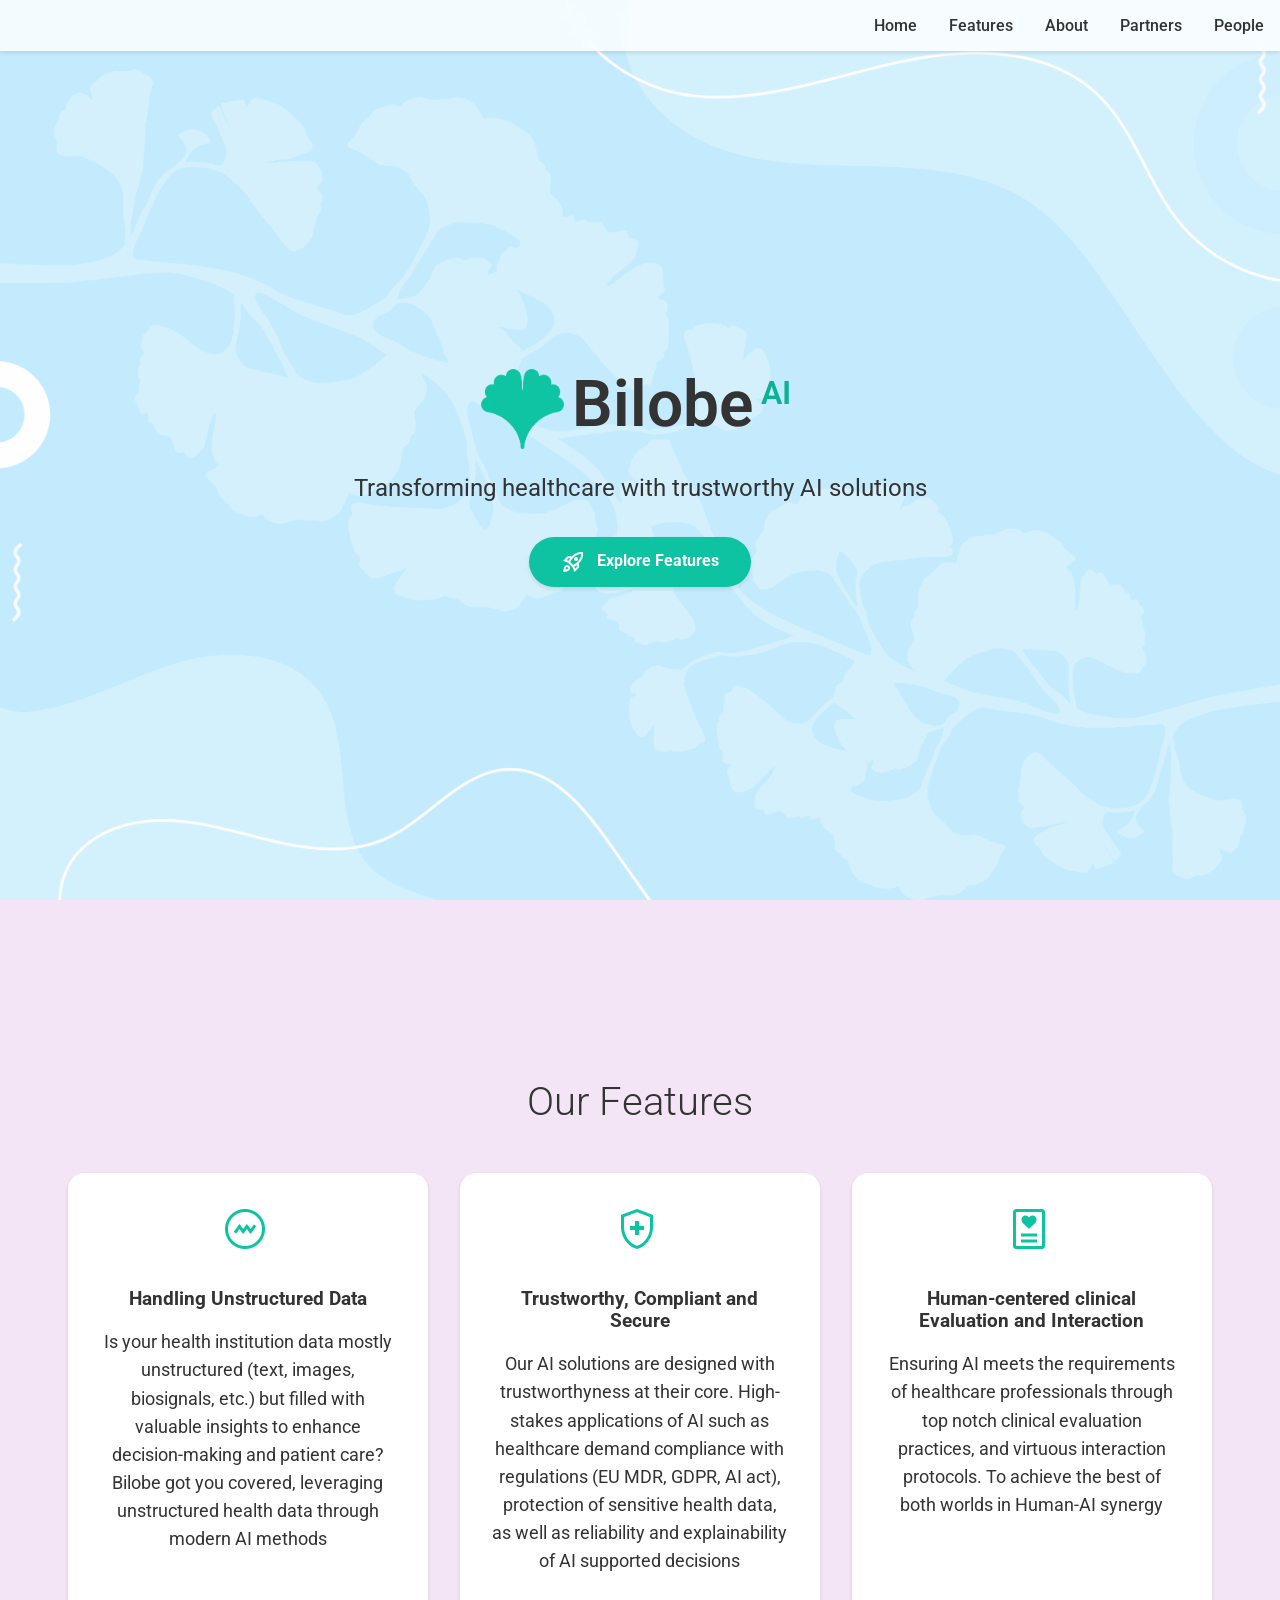
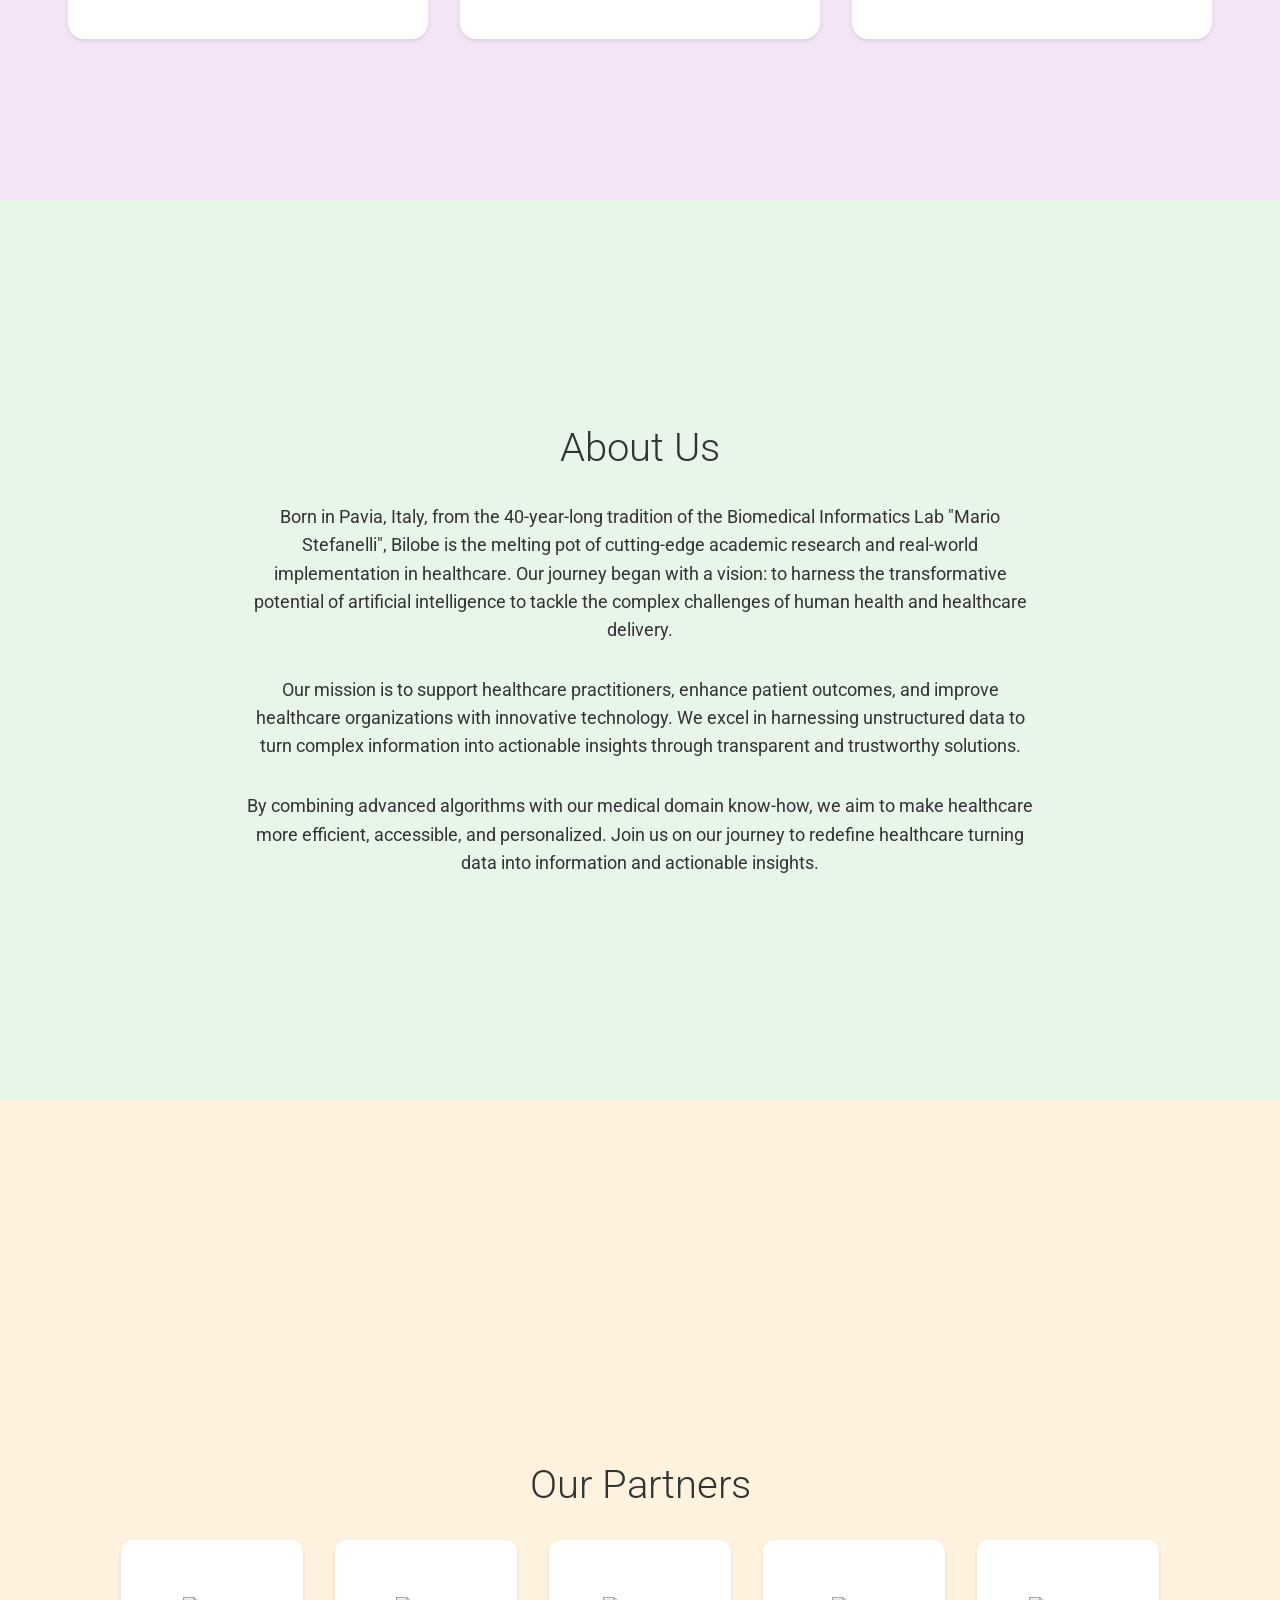
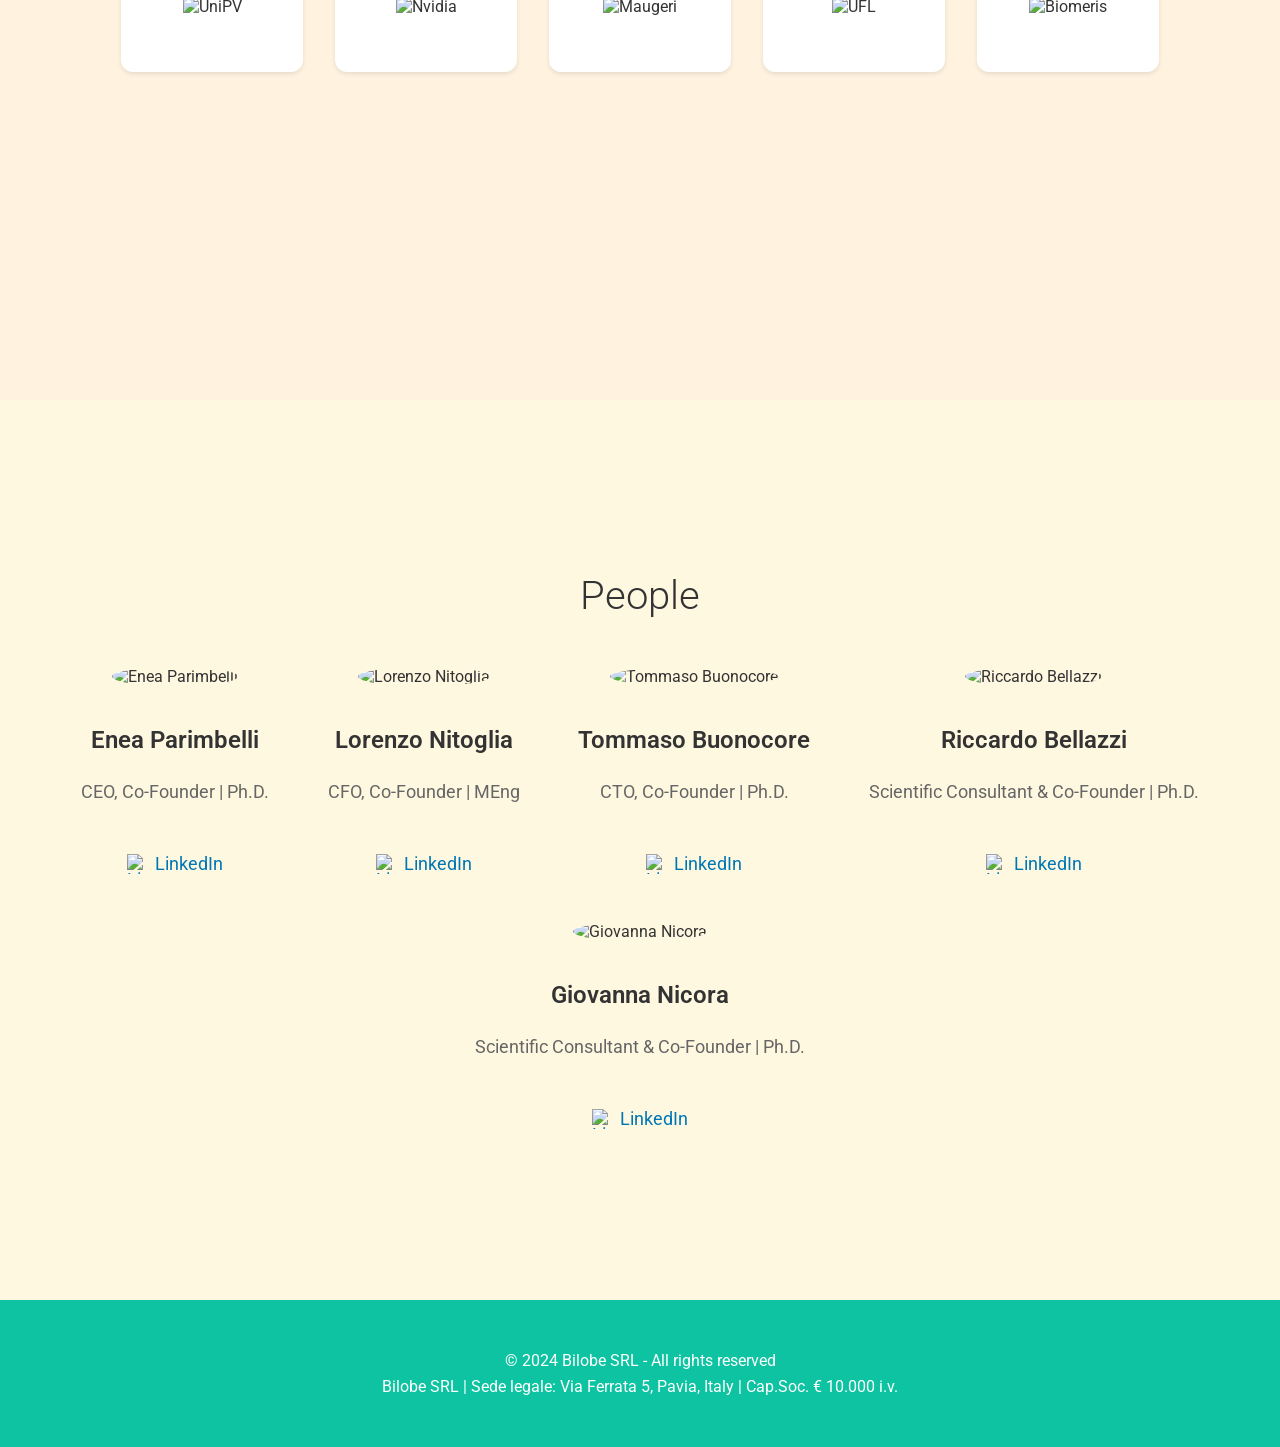
==== index.html @ d3bdbe57 "capitalized something in features" ====
<!DOCTYPE html>
<html lang="en">
<head>
    <meta charset="UTF-8">
    <meta name="viewport" content="width=device-width, initial-scale=1.0">
    <title>Bilobe AI - Transforming healthcare with trustworthy AI solutions</title>
    <link href="https://fonts.googleapis.com/css2?family=Roboto:wght@300;400;700&display=swap" rel="stylesheet">
    <link rel="stylesheet" href="https://fonts.googleapis.com/css2?family=Material+Symbols+Outlined:opsz,wght,FILL,GRAD@20..48,100..700,0..1,-50..200" />
    <link rel="stylesheet" type="text/css" href="style.css"/>
    <link rel="icon" href="images/logo.ico" type="image/x-icon">  
    <link rel="shortcut icon" href="images/logo/logo.ico" type="image/x-icon">
    <link rel="icon" href="images/logo/logo-32x32.png" sizes="32x32" type="image/png"> 
    <link rel="apple-touch-icon" href="images/logo/logo-touch-icon.png">
</head>
<body>
    <nav class="navbar">
        <ul>
            <li><a href="#hero">Home</a></li>
            <li><a href="#features">Features</a></li>
            <li><a href="#about">About</a></li>
            <li><a href="#partners">Partners</a></li>
            <li><a href="#contact">People</a></li>
        </ul>
    </nav>

    <section id="hero" class="section" data-speed="0.1">
        <div class="container">
            <h1 id="hero-title">
                <span class="word-container"><img src="images/logo/logo.gif" alt="Bilobe Logo" class="logo-img"></span>
                <!--<span class="word-container">Welcome<sup> </sup></span>
                <span class="word-container">to<sup> </sup></span>-->
                <span class="word-container"><bold>Bilobe</bold></span>
                <span class="word-container"><sup style="color:#0db293; font-size:xx-large">AI</sup></span>
            </h1>
            <p id="hero-subtitle">Transforming healthcare with trustworthy AI solutions</p>
            <a href="#features" class="btn" id="hero-btn">
                <span class="material-symbols-outlined">rocket_launch</span> Explore Features
            </a>
        </div>
    </section>

    <section id="features" class="section" data-speed="0.05">
        <div class="container">
            <h2 class="hidden">Our Features</h2>
            <div class="features">
                <div class="feature-card hidden">
                    <span class="material-symbols-outlined feature-icon">error_med</span>
                    <h3>Handling Unstructured Data</h3>
                    <p>Is your health institution data mostly unstructured (text, images, biosignals, etc.) but filled with valuable insights to enhance decision-making and patient care? Bilobe got you covered, leveraging unstructured health data through modern AI methods</p>
                </div>
                <div class="feature-card hidden">
                    <span class="material-symbols-outlined feature-icon">health_and_safety</span>
                    <h3>Trustworthy, Compliant and Secure</h3>
                    <p>Our AI solutions are designed with trustworthyness at their core. High-stakes applications of AI such as healthcare demand compliance with regulations (EU MDR, GDPR, AI act), protection of sensitive health data, as well as reliability and explainability of AI supported decisions</p>
                </div>
                <div class="feature-card hidden">
                    <span class="material-symbols-outlined feature-icon">diagnosis</span>
                    <h3>Human-centered clinical Evaluation and Interaction</h3>
                    <p>Ensuring AI meets the requirements of healthcare professionals through top notch clinical evaluation practices, and virtuous interaction protocols. To achieve the best of both worlds in Human-AI synergy</p>
                </div>
            </div>
        </div>
    </section>

    <section id="about" class="section" data-speed="0.07">
        <div class="container">
            <h2 class="hidden">About Us</h2>
            <p class="hidden">Born in Pavia, Italy, from the 40-year-long tradition of the Biomedical Informatics Lab "Mario Stefanelli", Bilobe is the melting pot of cutting-edge academic research and real-world implementation in healthcare. Our journey began with a vision: to harness the transformative potential of artificial intelligence to tackle the complex challenges of human health and healthcare delivery.</p>
            <p class="hidden">Our mission is to support healthcare practitioners, enhance patient outcomes, and improve healthcare organizations with innovative technology. We excel in harnessing unstructured data to turn complex information into actionable insights through transparent and trustworthy solutions.</p>
            <p class="hidden">By combining advanced algorithms with our medical domain know-how, we aim to make healthcare more efficient, accessible, and personalized. Join us on our journey to redefine healthcare turning data into information and actionable insights.</p>
        </div>
    </section>

    <section id="partners" class="section" data-speed="0.1">
        <div class="container">
            <h2 class="hidden">Our Partners</h2>
            <div class="partners-grid hidden">
                <div class="partner-logo">
                    <img src="https://cralateneopv.unipv.it/wp-content/uploads/2019/01/MAIN_LOGO_scrittasotto_1000x1000-Nero-su-bianco-796x1024.png" alt="UniPV">
                </div>
                <div class="partner-logo">
                    <img src="https://www.nvidia.com/content/nvidiaGDC/it/it_IT/about-nvidia/legal-info/logo-brand-usage/_jcr_content/root/responsivegrid/nv_container_392921705/nv_container/nv_image.coreimg.100.1290.png/1722330970194/nvidia-logo-vert.png" alt="Nvidia">
                </div>
                <div class="partner-logo">
                    <img src="https://retecardiologica.it/wp-content/uploads/2020/03/corporate_rgb-768x384.jpg" alt="Maugeri">
                </div>
                <div class="partner-logo">
                    <img src="https://static.studyusa.com/school/aws_D5Mhl-qAiYO-oOys2hJbtkfVGIITMoSV_lg_1x.png?format=webp" alt="UFL">
                </div>
                <div class="partner-logo">
                    <img src="https://www.ehden.eu/wp-content/uploads/2019/12/Biomeris-logo.png" alt="Biomeris">
                </div>
            </div>
        </div>
    </section>

    <section id="contact" class="section" data-speed="0.05">
        <div class="container">
            <h2 class="hidden">People</h2>
            <div class="founders-grid">
                <div class="founder-card">
                    <img src="https://www.tedxpavia.com/wp-content/uploads/2024/03/Speaker-TEDxPavia-2024-2.png" alt="Enea Parimbelli" class="founder-img">
                    <h3>Enea Parimbelli</h3>
                    <p>CEO, Co-Founder | Ph.D.</p>
                    <p class="founder-description"></p>
                    <a href="https://www.linkedin.com/in/enea-parimbelli-22453120/" target="_blank" class="linkedin-link">
                        <img src="https://upload.wikimedia.org/wikipedia/commons/c/ca/LinkedIn_logo_initials.png" alt="LinkedIn" class="linkedin-icon"> LinkedIn
                    </a>
                </div>
                <div class="founder-card">
                    <img src="https://media.licdn.com/dms/image/D4D03AQE0IJbGXhJvnw/profile-displayphoto-shrink_200_200/0/1689175239424?e=2147483647&v=beta&t=DaOZI-4_OJn56Q9tqwOBwk8Fs4UDEL33NDlPHWBGdOo" alt="Lorenzo Nitoglia" class="founder-img">
                    <h3>Lorenzo Nitoglia</h3>
                    <p>CFO, Co-Founder | MEng</p>
                    <p class="founder-description"></p>
                    <a href="https://www.linkedin.com/in/lorenzo-nitoglia-685184108/" target="_blank" class="linkedin-link">
                        <img src="https://upload.wikimedia.org/wikipedia/commons/c/ca/LinkedIn_logo_initials.png" alt="LinkedIn" class="linkedin-icon"> LinkedIn
                    </a>
                </div>
                <div class="founder-card">
                    <img src="https://media.licdn.com/dms/image/C4E03AQFn6YhiszPOGg/profile-displayphoto-shrink_200_200/0/1606727697193?e=2147483647&v=beta&t=yj5FolrvEEPmo-GwIFLAuJBazYW94bp0drxwa8EBUTo" alt="Tommaso Buonocore" class="founder-img">
                    <h3>Tommaso Buonocore</h3>
                    <p>CTO, Co-Founder | Ph.D.</p>
                    <p class="founder-description"></p>
                    <a href="https://www.linkedin.com/in/tbuonocore/" target="_blank" class="linkedin-link">
                        <img src="https://upload.wikimedia.org/wikipedia/commons/c/ca/LinkedIn_logo_initials.png" alt="LinkedIn" class="linkedin-icon"> LinkedIn
                    </a>
                </div>
                <div class="founder-card">
                    <img src="https://www.ilgiorno.it/image-service/version/c:YWE4NjQ1YTktNmNkMC00:YmQwNjc1/riccardo-bellazzi-premiato-per-la-dedizione-allinformatica-medica.webp" alt="Riccardo Bellazzi" class="founder-img">
                    <h3>Riccardo Bellazzi</h3>
                    <p>Scientific Consultant & Co-Founder | Ph.D.</p>
                    <p class="founder-description"></p>
                    <a href="https://www.linkedin.com/in/riccardo-bellazzi-a765881/" target="_blank" class="linkedin-link">
                        <img src="https://upload.wikimedia.org/wikipedia/commons/c/ca/LinkedIn_logo_initials.png" alt="LinkedIn" class="linkedin-icon"> LinkedIn
                    </a>
                </div>
                <div class="founder-card">
                    <img src="https://i1.rgstatic.net/ii/profile.image/982699430912005-1611305210069_Q512/Giovanna-Nicora.jpg" alt="Giovanna Nicora" class="founder-img">
                    <h3>Giovanna Nicora</h3>
                    <p>Scientific Consultant & Co-Founder | Ph.D.</p>
                    <p class="founder-description"></p>
                    <a href="https://www.linkedin.com/in/giovanna-nicora-826110143/" target="_blank" class="linkedin-link">
                        <img src="https://upload.wikimedia.org/wikipedia/commons/c/ca/LinkedIn_logo_initials.png" alt="LinkedIn" class="linkedin-icon"> LinkedIn
                    </a>
                </div>
            </div>
        </div>
    </section>

    <footer class="footer">
        <div class="container">
            <p>&copy; 2024 Bilobe SRL - All rights reserved</p>
            <p>Bilobe SRL | Sede legale: Via Ferrata 5, Pavia, Italy | Cap.Soc. € 10.000 i.v.</p>
        </div>
    </footer>

    <script src="script.js" defer>
    </script>

</body>
</html>
---- style.css ----
:root {
    --bilobe-color: #0dc3a1;
    --bilobe-color-light: #0fd1ae;
    --primary-color: #6200EE;
    --secondary-color: #03DAC6;
    --text-color: #333333;
    --card-color: #FFFFFF;
    --section-1-color: #E1F5FE;
    --section-2-color: #F3E5F5;
    --section-3-color: #E8F5E9;
    --section-4-color: #FFF3E0;
    --section-5-color: #FFF8E1;
    --img-path: 
}

body,
html {
    margin: 0;
    padding: 0;
    font-family: 'Roboto', sans-serif;
    color: var(--text-color);
    scroll-behavior: smooth;
    box-sizing: border-box;
}

h1 {
    font-size: 3.5rem;
    font-weight: 600;
    margin-bottom: 1rem;
}

h2 {
    font-size: 2.5rem;
    font-weight: 300;
    margin-bottom: 2rem;
}

p {
    font-size: 1.1rem;
    line-height: 1.6;
    max-width: 800px;
    margin: 0 auto 2rem;
}

#hero {
    background-color: var(--section-1-color);
}

#features {
    background-color: var(--section-2-color);
}

#about {
    background-color: var(--section-3-color);
}

#partners {
    background-color: var(--section-4-color);
}

#contact {
    background-color: var(--section-5-color);
}

.logo {
    display: inline-block;
    padding-right: 20px;
}

.logo-img {
    height: 80px;
    width: auto;
    vertical-align: middle;
    filter: brightness(1.1)
}

.hidden {
    opacity: 0;
    transform: translateY(20px);
    transition: opacity 0.5s ease, transform 0.5s ease;
}

.visible {
    opacity: 1;
    transform: translateY(0);
}

.btn {
    background-color: var(--bilobe-color);
    color: white;
    padding: 0.8rem 2rem;
    border: none;
    border-radius: 100px;
    font-size: 1rem;
    cursor: pointer;
    transition: background-color 0.3s ease, box-shadow 0.3s ease;
    text-decoration: none;
    display: inline-flex;
    align-items: center;
    box-shadow: 0 2px 4px rgba(0, 0, 0, 0.1);
}

.btn:hover {
    background-color: var(--bilobe-color-light);
    box-shadow: 0 4px 8px rgba(0, 0, 0, 0.2);
}

.btn .material-symbols-outlined {
    margin-right: 0.5rem;
}

.section {
    min-height: 100vh;
    display: flex;
    align-items: center;
    justify-content: center;
    padding: 4rem 2rem;
    box-sizing: border-box;
}

.section::before {
    z-index: 0;
}

.container {
    max-width: 1200px;
    margin: 0 auto;
    padding: 0 20px;
    z-index: 1;
    text-align: center;
}

/* DESKTOP-SPECIFIC */
@media (min-width: 768px) {
    .section {
        min-height: 100vh;
        background-size: cover;
        background-attachment: fixed; /* Creates the parallax effect */
        background-position: 50% 0;
        background-blend-mode: overlay;
        transition: background-position 0.3s ease-out;
    }

    #hero {
        background-image: url('images/backgrounds/desktop/minimal_i_0.png');
    }

    #about {
        background-image: url('images/backgrounds/desktop/minimal_i_3.png');
    }

    #features {
        background-image: url('images/backgrounds/desktop/minimal_i_1.png');
    }

    #partners {
        background-image: url('images/backgrounds/desktop/minimal_i_2.png');
    }

    #contact {
        background-image: url('images/backgrounds/desktop/minimal_i_3.png');
    }
}

/* MOBILE-SPECIFIC */

@media (max-width: 767px) {
    .section {
        background-attachment: fixed; /* set scroll for normal scroll background for mobile */
        background-position: right center;
        background-blend-mode: overlay;
        background-size: auto 100%;
        min-height: 100%;
    }

    #hero {
        background-image: url('images/backgrounds/mobile/minimal_i_0.png');
    }

    #about {
        background-image: url('images/backgrounds/mobile/minimal_i_3.png');
    }

    #features {
        background-image: url('images/backgrounds/mobile/minimal_i_1.png');
    }

    #partners {
        background-image: url('images/backgrounds/mobile/minimal_i_2.png');
    }

    #contact {
        background-image: url('images/backgrounds/mobile/minimal_i_3.png');
    }

    /* IOS SPECIFIC */
    @supports (-webkit-overflow-scrolling: touch) {
        .section {
            background-attachment: scroll; /* iOS doesn't handle fixed backgrounds well */
        }

        #hero {
            background-image: url('images/backgrounds/ios/minimal_i_0.png');
        }
    
        #about {
            background-image: url('images/backgrounds/ios/minimal_i_3.png');
        }
    
        #features {
            background-image: url('images/backgrounds/ios/minimal_i_1.png');
        }
    
        #partners {
            background-image: url('images/backgrounds/ios/minimal_i_2.png');
        }
    
        #contact {
            background-image: url('images/backgrounds/ios/minimal_i_3_1.png');
        }
    }

}

#hero {
    text-align: center;
    padding: 120px 0;
    height: 100vh;
    display: flex;
    align-items: center;
    justify-content: center;
    background-blend-mode: overlay;
}

#hero h1 {
    font-size: 4rem;
    margin-bottom: 20px;
    display: flex;
    justify-content: center;
    flex-wrap: wrap;
}

.word-container {
    opacity: 0;
    transform: translateY(50px);
    transition: opacity 0.5s, transform 0.5s;
    margin-right: 0.5rem;
}

.word-container.active {
    opacity: 1;
    transform: translateY(0);
}

/* ---- NAVBAR ---- */

.navbar {
    position: fixed;
    top: 0;
    width: 100%;
    background-color: rgba(255, 255, 255, 0.8);
    backdrop-filter: blur(10px);
    box-shadow: 0 2px 4px rgba(0, 0, 0, 0.1);
    z-index: 1000;
}

.navbar ul {
    display: flex;
    justify-content: flex-end;
    list-style-type: none;
    margin: 0;
    padding: 1rem;
}

.navbar li {
    margin-left: 2rem;
}

.navbar a {
    text-decoration: none;
    color: var(--text-color);
    font-weight: 500;
    transition: color 0.3s ease;
}

.navbar a:hover {
    color: var(--bilobe-color);
}

/* --- HERO --- */

#hero p {
    font-size: 1.5rem;
    margin-bottom: 30px;
    opacity: 0;
    transform: translateY(20px);
    transition: opacity 0.5s 1.5s, transform 0.5s 1.5s;
}

#hero-btn {
    display: inline-block;
    padding: 0.8rem 2rem;
    background-color: var(--bilobe-color);
    color: white;
    text-decoration: none;
    border-radius: 100px;
    font-weight: bold;
    transition: background-color 0.3s, transform 0.3s;
    opacity: 0;
    transform: translateY(20px);
    transition: background-color 0.3s, transform 0.3s, opacity 0.5s 2s;
}

#hero-btn:hover {
    background-color: var(--bilobe-color-light);
    transform: scale(1.05);
}

/* ---- FEATURES ---- */

.material-symbols-outlined {
    vertical-align: middle;
    margin-right: 5px;
}

.features {
    display: flex;
    justify-content: space-around;
    flex-wrap: wrap;
}

.feature-card {
    background-color: var(--card-color);
    border-radius: 16px;
    padding: 2rem;
    margin: 1rem;
    width: calc(33.333% - 2rem);
    box-sizing: border-box;
    transition: transform 0.3s ease, box-shadow 0.3s ease;
    box-shadow: 0 2px 4px rgba(0, 0, 0, 0.1);
}

.feature-card:hover {
    transform: translateY(-5px);
    box-shadow: 0 4px 10px rgba(0, 0, 0, 0.2);
}

.feature-icon {
    font-size: 3rem;
    color: var(--bilobe-color);
    margin-bottom: 1rem;
}

@media (max-width: 768px) {
    .feature-card {
        width: calc(50% - 2rem);
    }
}

@media (max-width: 480px) {
    .feature-card {
        width: 100%;
    }
}

/* ---- PARTNERS ---- */

.partners-grid {
    display: flex;
    justify-content: center;
    flex-wrap: wrap;
    gap: 2rem;
}

.partner-logo {
    width: 150px;
    height: 100px;
    background-color: #fff;
    border-radius: 12px;
    display: flex;
    align-items: center;
    justify-content: center;
    padding: 1rem;
    box-shadow: 0 2px 4px rgba(0, 0, 0, 0.1);
    transition: transform 0.3s ease, box-shadow 0.3s ease;
}

.partner-logo:hover {
    transform: scale(1.05);
    box-shadow: 0 4px 8px rgba(0, 0, 0, 0.2);
}

.partner-logo img {
    max-width: 100%;
    max-height: 100%;
    object-fit: contain;
}

/* ---- CONTACT ---- */

.founders-grid {
    display: flex;
    justify-content: space-around;
    flex-wrap: wrap;
}

.founder-card {
    text-align: center;
    margin: 1rem;
}

.founder-img {
    width: 150px;
    height: 150px;
    border-radius: 50%;
    object-fit: cover;
    margin-bottom: 1rem;
}

.founder-card h3 {
    font-size: 1.5rem;
    font-weight: 600;
}

.founder-card p {
    font-size: 1.1rem;
    color: #666;
}

.founder-description {
    font-size: 1rem;
    color: #333;
    line-height: 1.6;
    text-align: center;
    max-width: 250px;
    opacity: 0.85;
}

.founder-img:hover {
    transform: scale(1.1);
    box-shadow: 0 4px 10px rgba(0, 0, 0, 0.2);
    transition: transform 0.5s ease;
}

.linkedin-link {
    display: inline-flex;
    align-items: center;
    font-size: 1.1rem;
    color: #0077B5;
    text-decoration: none;
    margin-top: 1rem;
}

.linkedin-icon {
    width: 20px;
    height: 20px;
    margin-right: 0.5rem;
}

.linkedin-link:hover {
    color: #005582;
}

/* ---- FOOTER ---- */

.footer {
    background-color: var(--bilobe-color);
    color: white;
    padding: 2rem 0;
    text-align: center;
    max-width: 100%;
    display: flex;
    align-items: center;
    justify-content: center;
    padding: 3rem 2rem;
    box-sizing: border-box;
}

.footer p {
    margin: 0;
    font-size: 1rem;
}
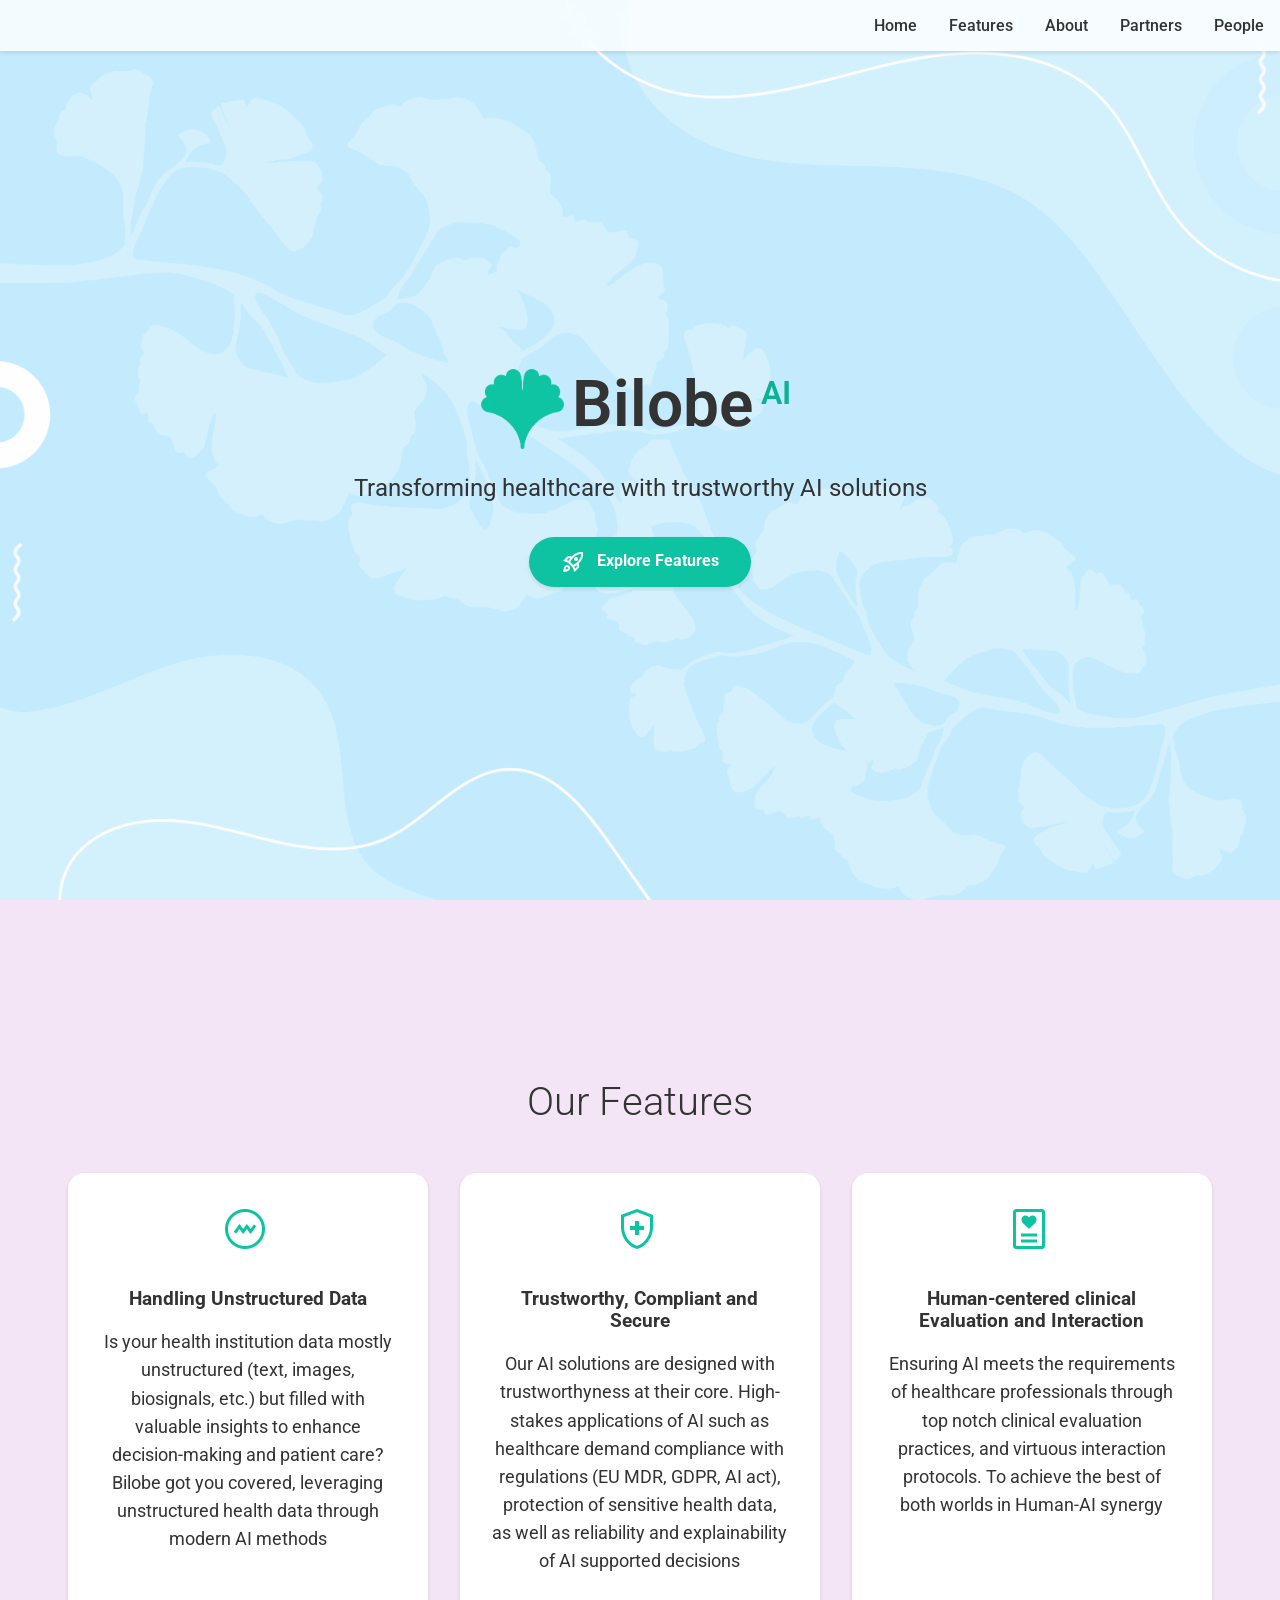
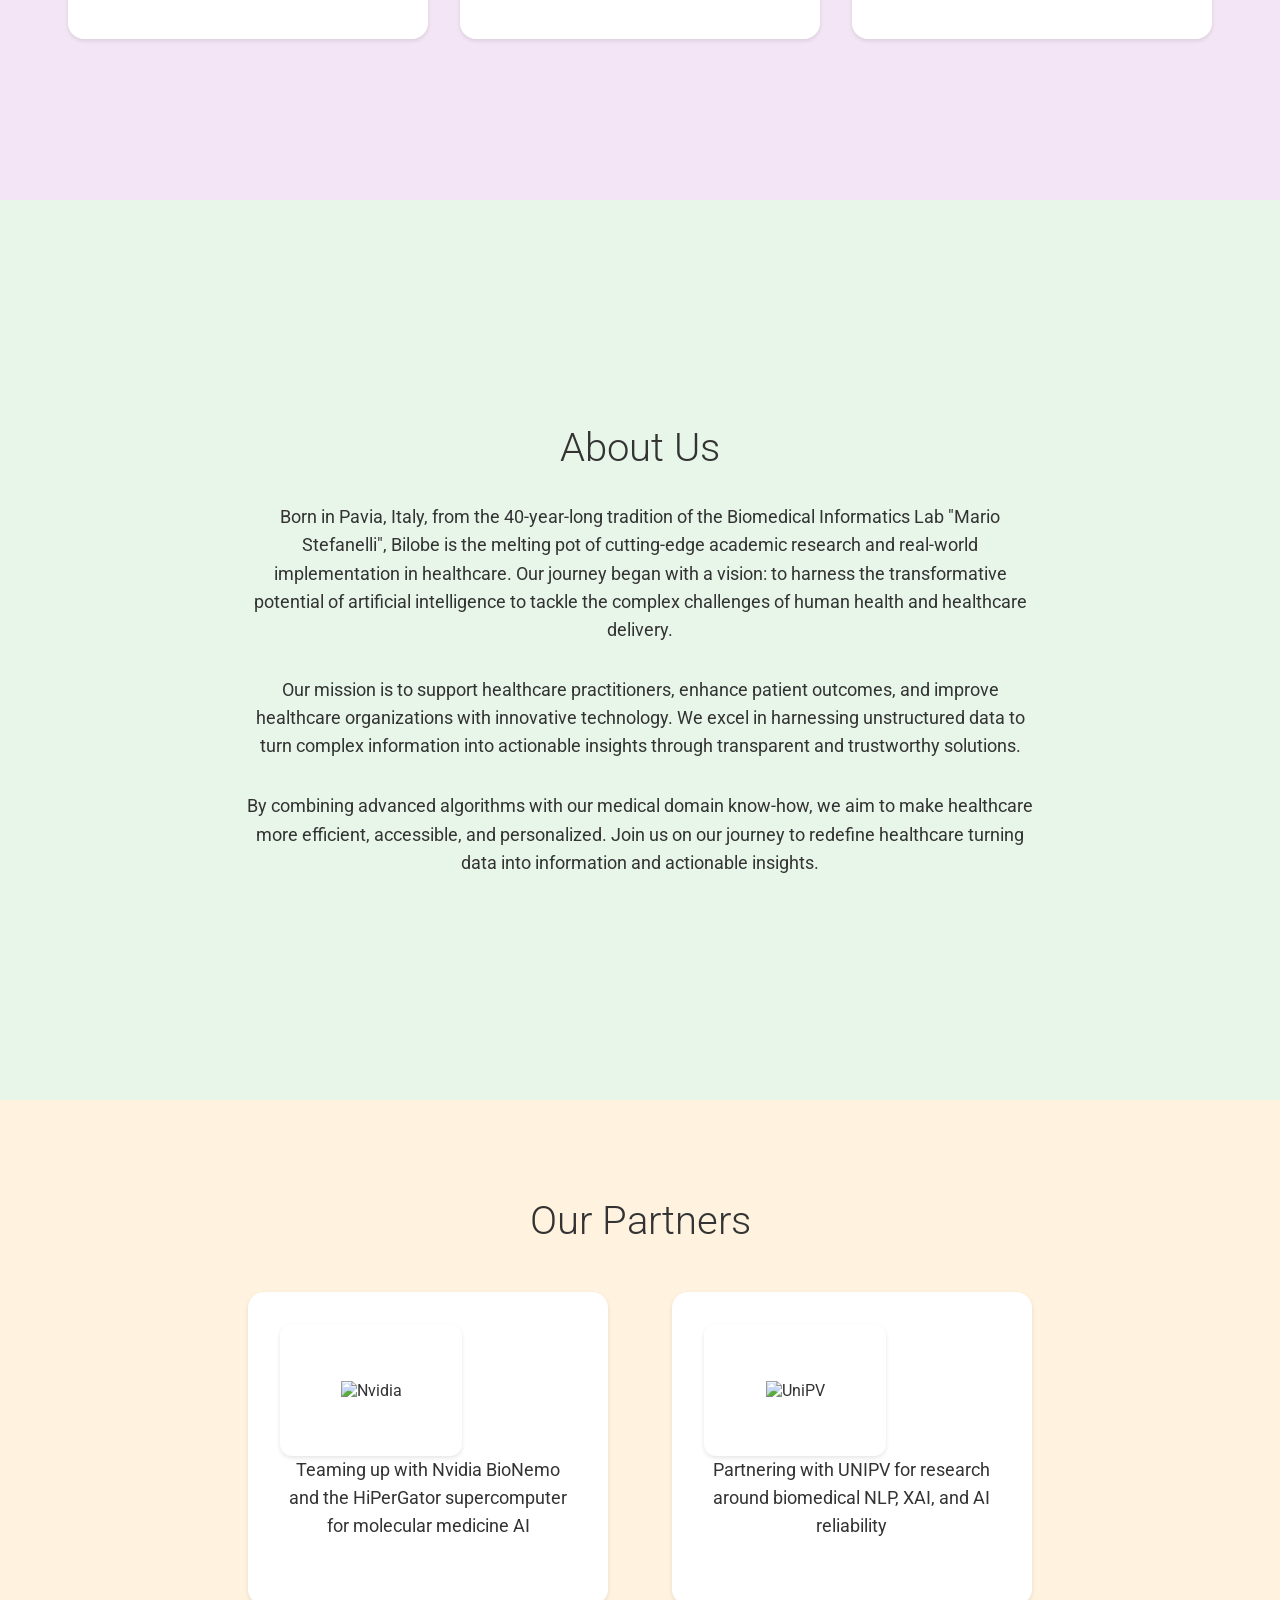
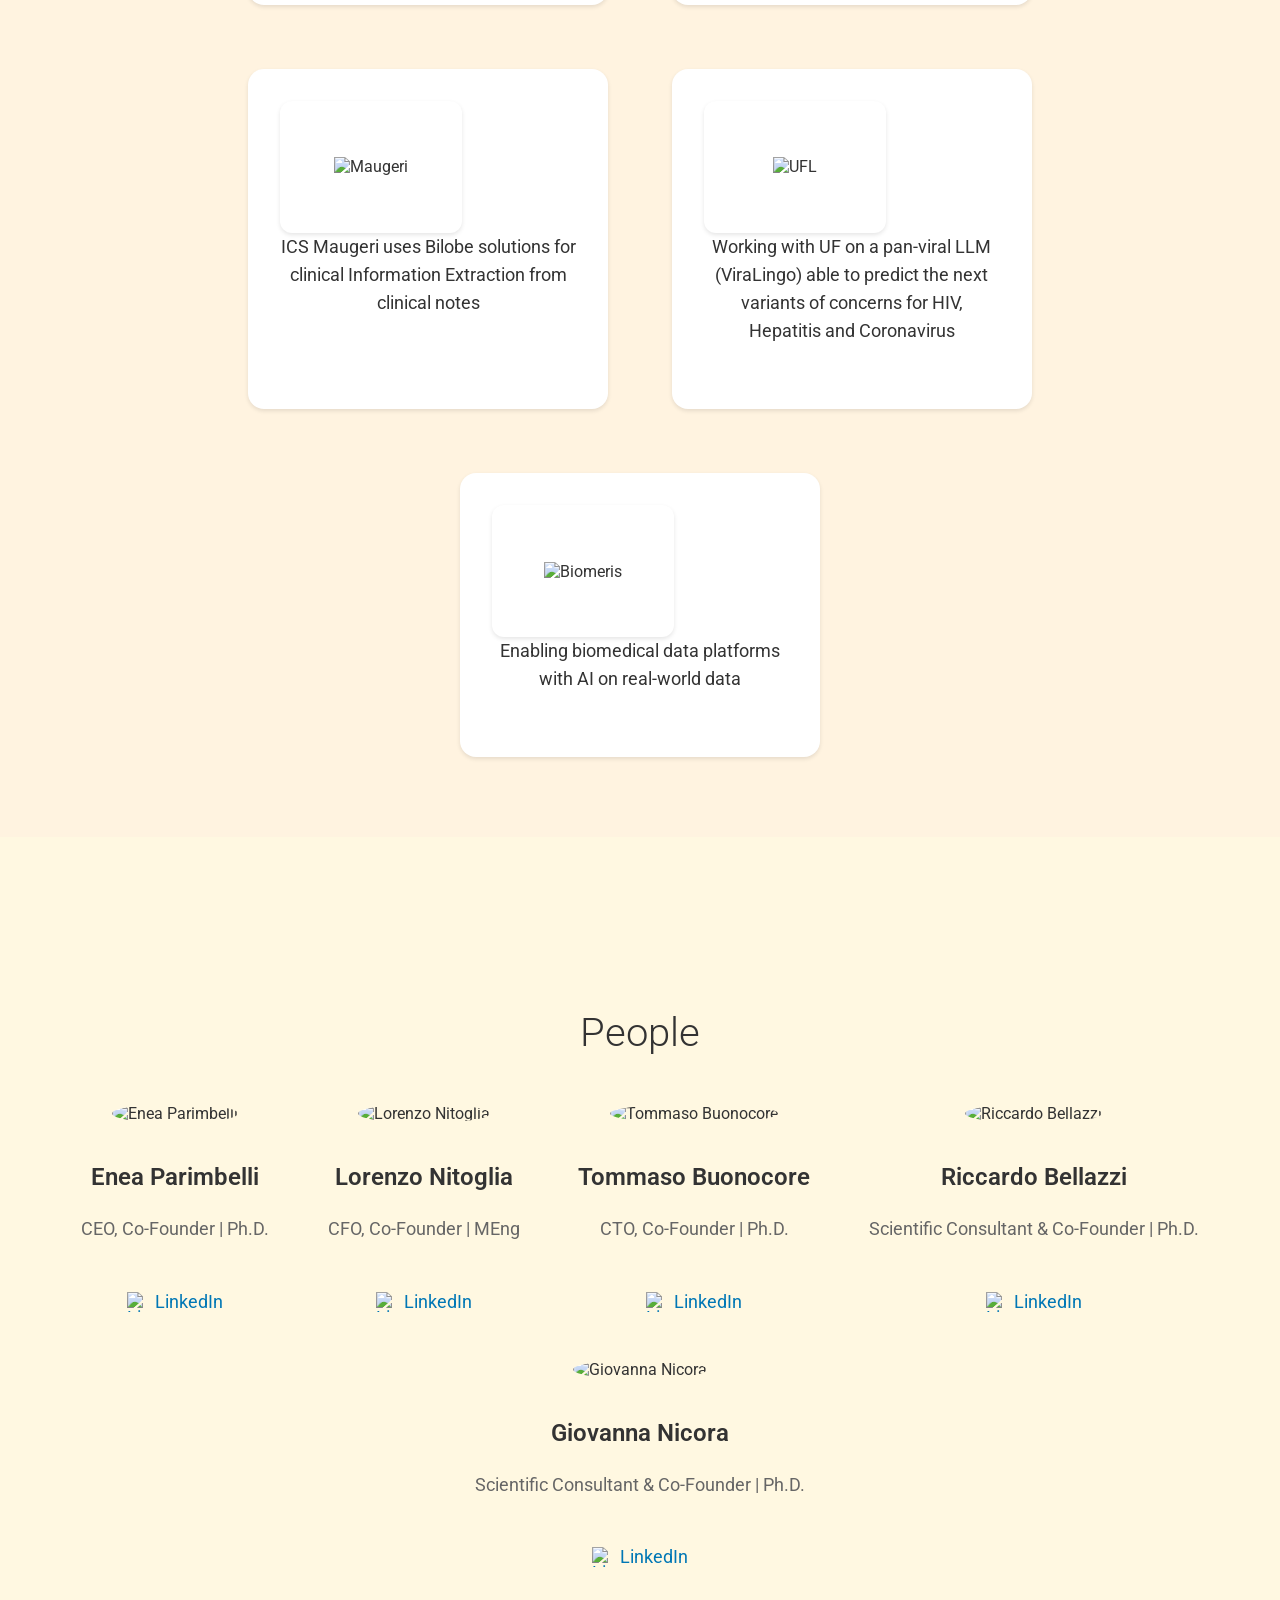
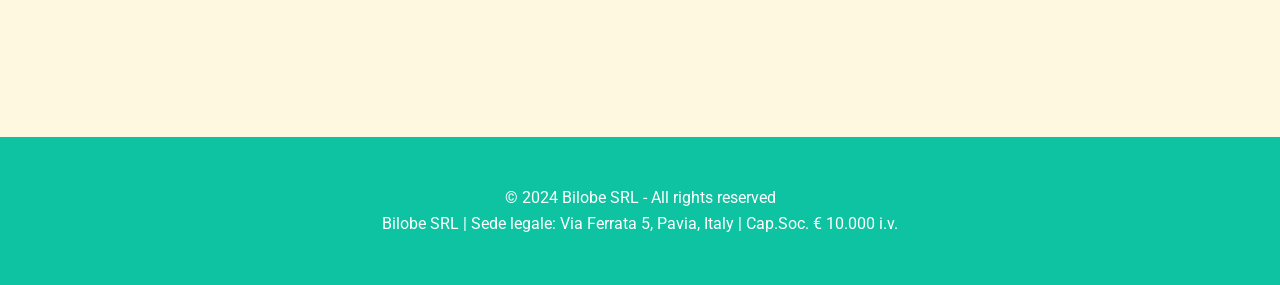
==== commit bafb5e83: "added some text below partners. Partners layout fix still TBD" ====
--- a/index.html
+++ b/index.html
@@ -75,21 +75,36 @@
         <div class="container">
             <h2 class="hidden">Our Partners</h2>
             <div class="partners-grid hidden">
+            <div class="feature-card hidden">
+                <div class="partner-logo">
+                    <img src="https://www.nvidia.com/content/nvidiaGDC/it/it_IT/about-nvidia/legal-info/logo-brand-usage/_jcr_content/root/responsivegrid/nv_container_392921705/nv_container/nv_image.coreimg.100.1290.png/1722330970194/nvidia-logo-vert.png" alt="Nvidia">
+                </div>
+                <p>Teaming up with Nvidia BioNemo and the HiPerGator supercomputer for molecular medicine AI</p>
+            </div>
+            <div class="feature-card hidden">
                 <div class="partner-logo">
                     <img src="https://cralateneopv.unipv.it/wp-content/uploads/2019/01/MAIN_LOGO_scrittasotto_1000x1000-Nero-su-bianco-796x1024.png" alt="UniPV">
                 </div>
-                <div class="partner-logo">
-                    <img src="https://www.nvidia.com/content/nvidiaGDC/it/it_IT/about-nvidia/legal-info/logo-brand-usage/_jcr_content/root/responsivegrid/nv_container_392921705/nv_container/nv_image.coreimg.100.1290.png/1722330970194/nvidia-logo-vert.png" alt="Nvidia">
-                </div>
+                <p>Partnering with UNIPV for research around biomedical NLP, XAI, and AI reliability</p>
+            </div>
+            <div class="feature-card hidden">
                 <div class="partner-logo">
                     <img src="https://retecardiologica.it/wp-content/uploads/2020/03/corporate_rgb-768x384.jpg" alt="Maugeri">
                 </div>
+                <p>ICS Maugeri uses Bilobe solutions for clinical Information Extraction from clinical notes</p>
+            </div>
+            <div class="feature-card hidden">
                 <div class="partner-logo">
                     <img src="https://static.studyusa.com/school/aws_D5Mhl-qAiYO-oOys2hJbtkfVGIITMoSV_lg_1x.png?format=webp" alt="UFL">
                 </div>
+                <p>Working with UF on a pan-viral LLM (ViraLingo) able to predict the next variants of concerns for HIV, Hepatitis and Coronavirus</p>
+            </div>
+            <div class="feature-card hidden">
                 <div class="partner-logo">
                     <img src="https://www.ehden.eu/wp-content/uploads/2019/12/Biomeris-logo.png" alt="Biomeris">
                 </div>
+                <p>Enabling biomedical data platforms with AI on real-world data</p>
+            </div>
             </div>
         </div>
     </section>
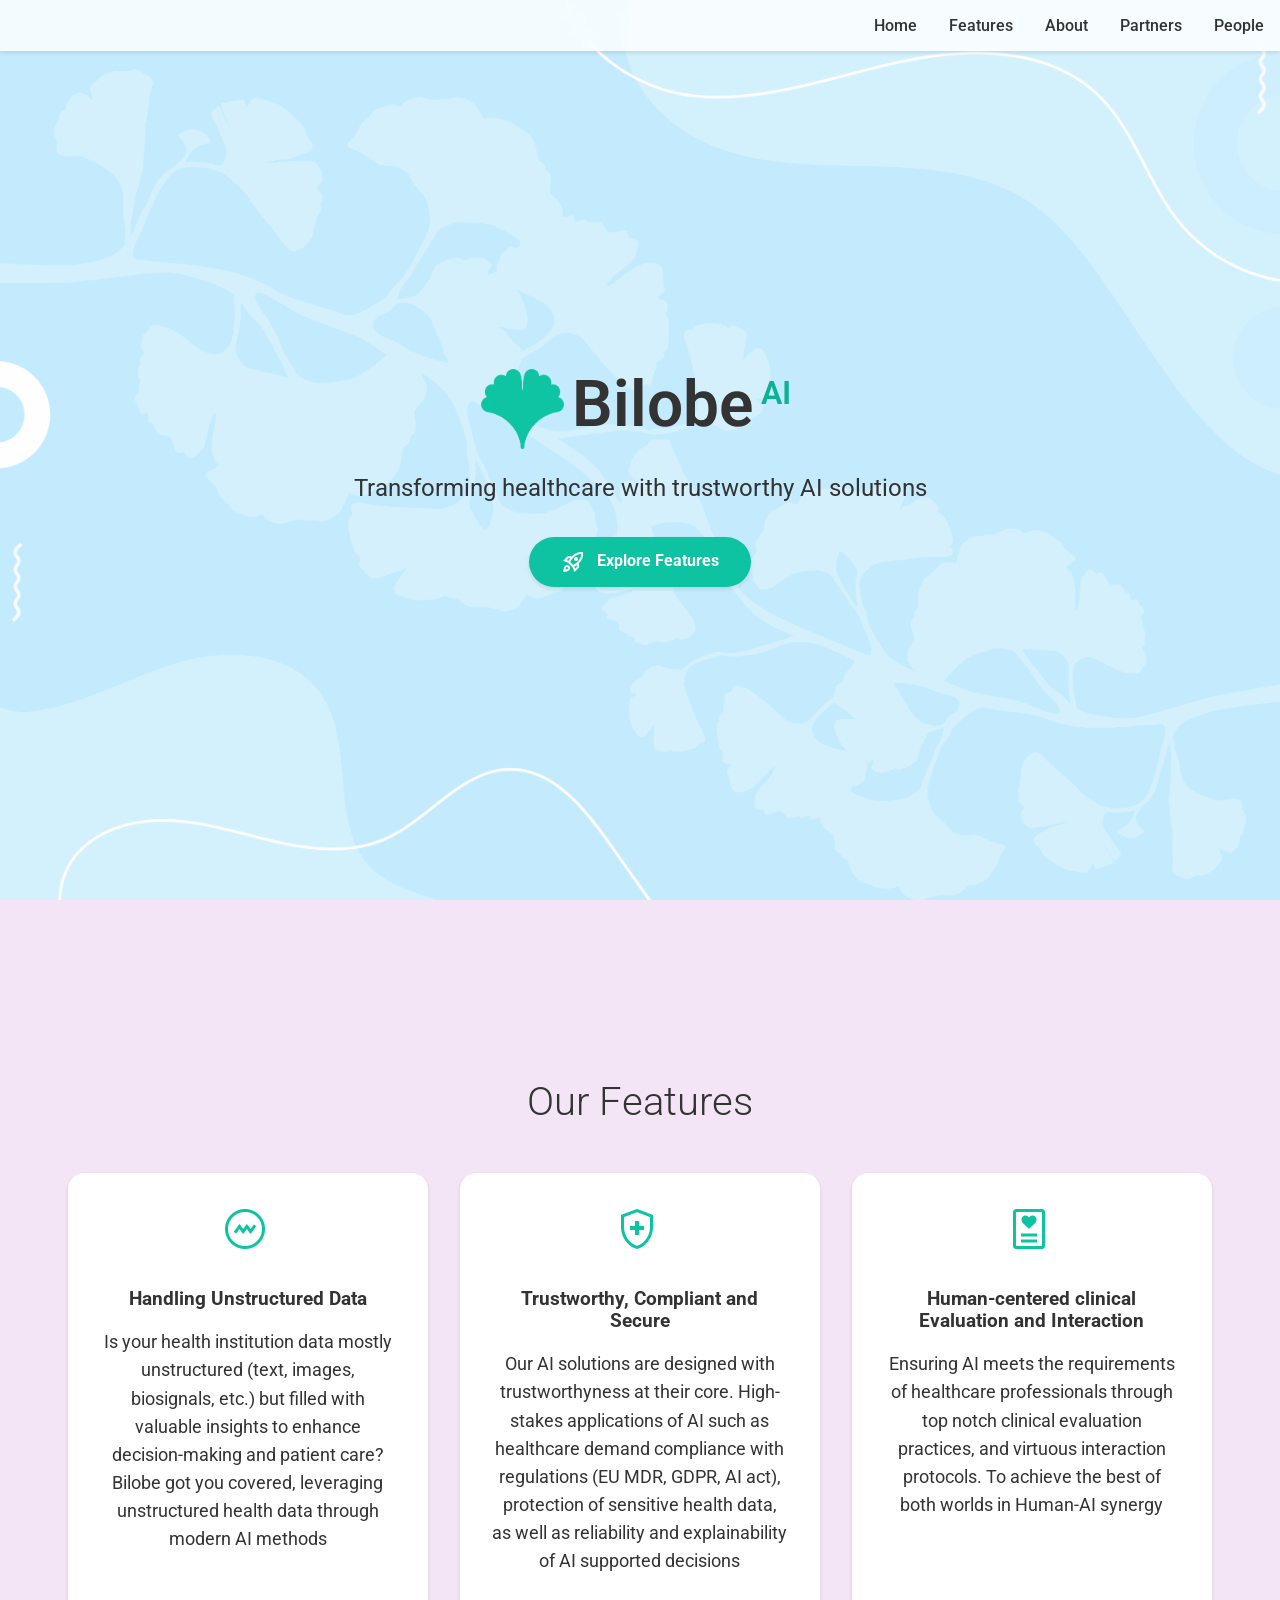
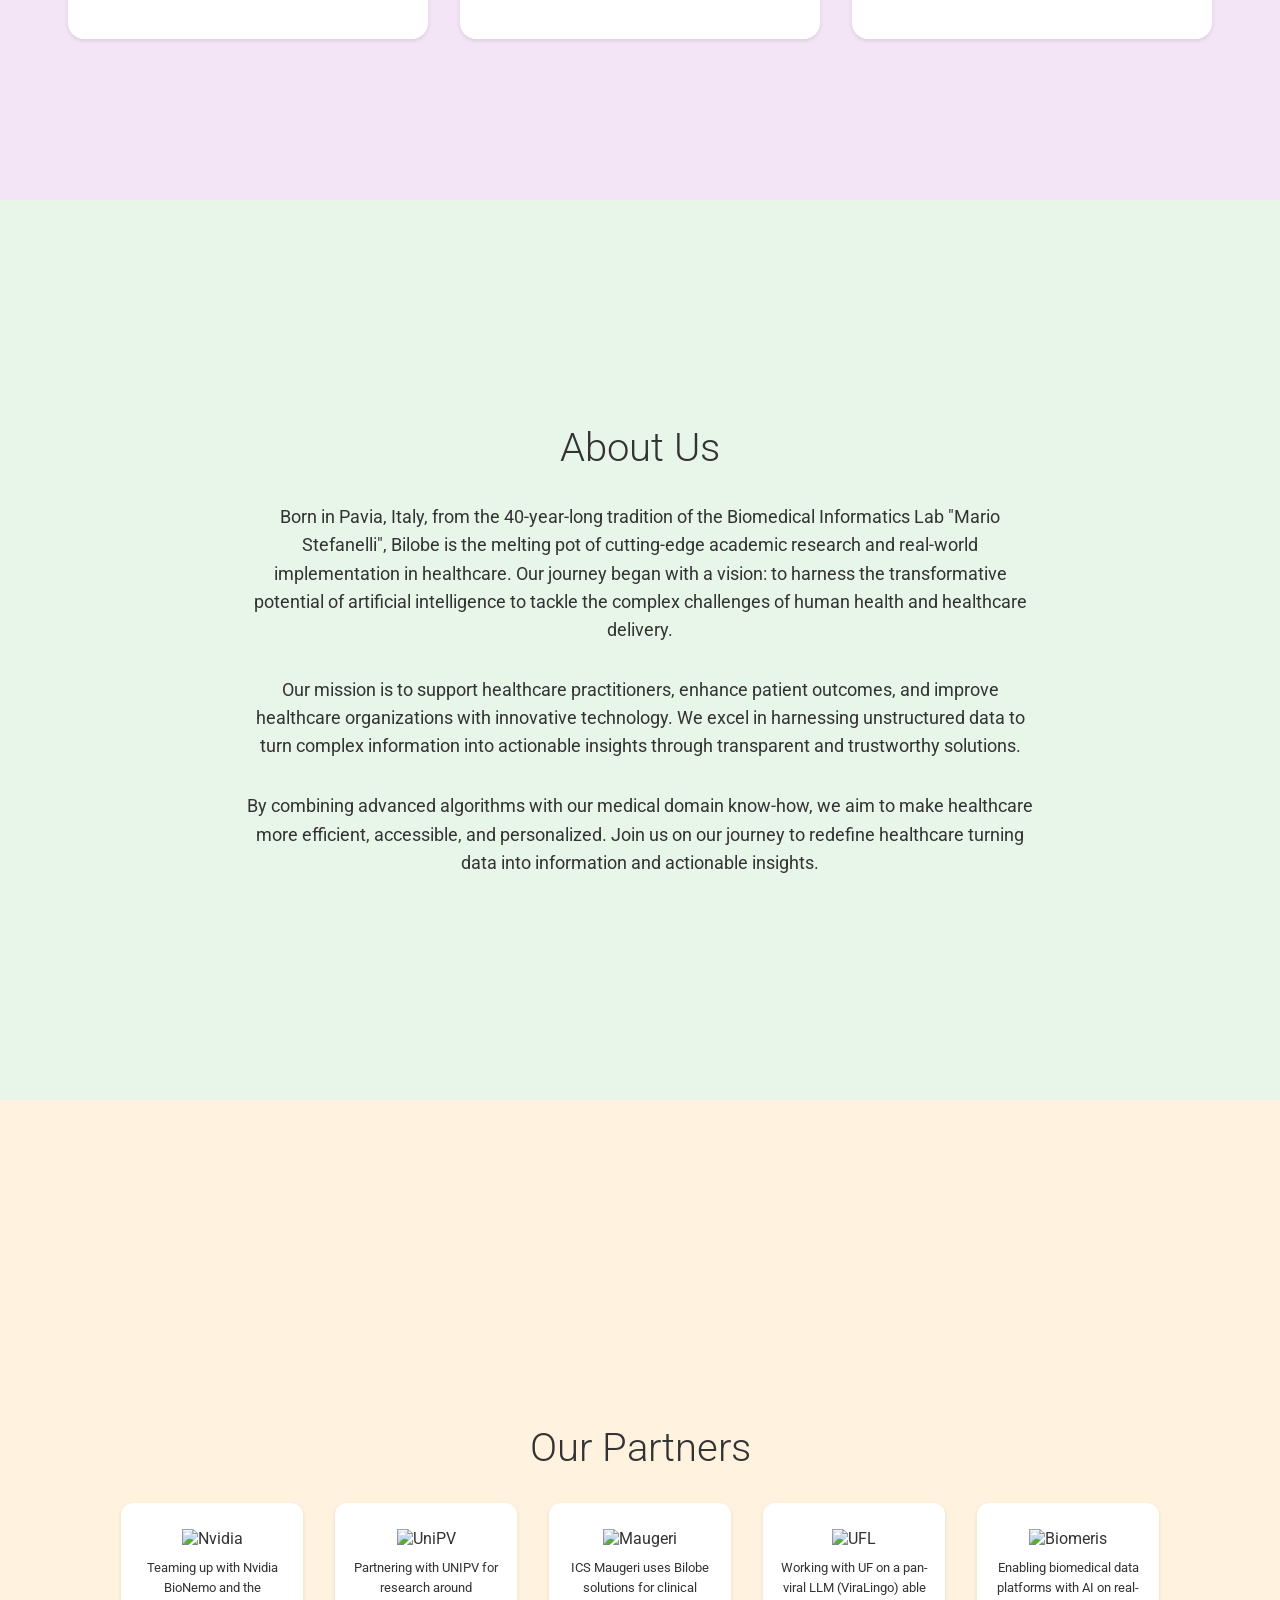
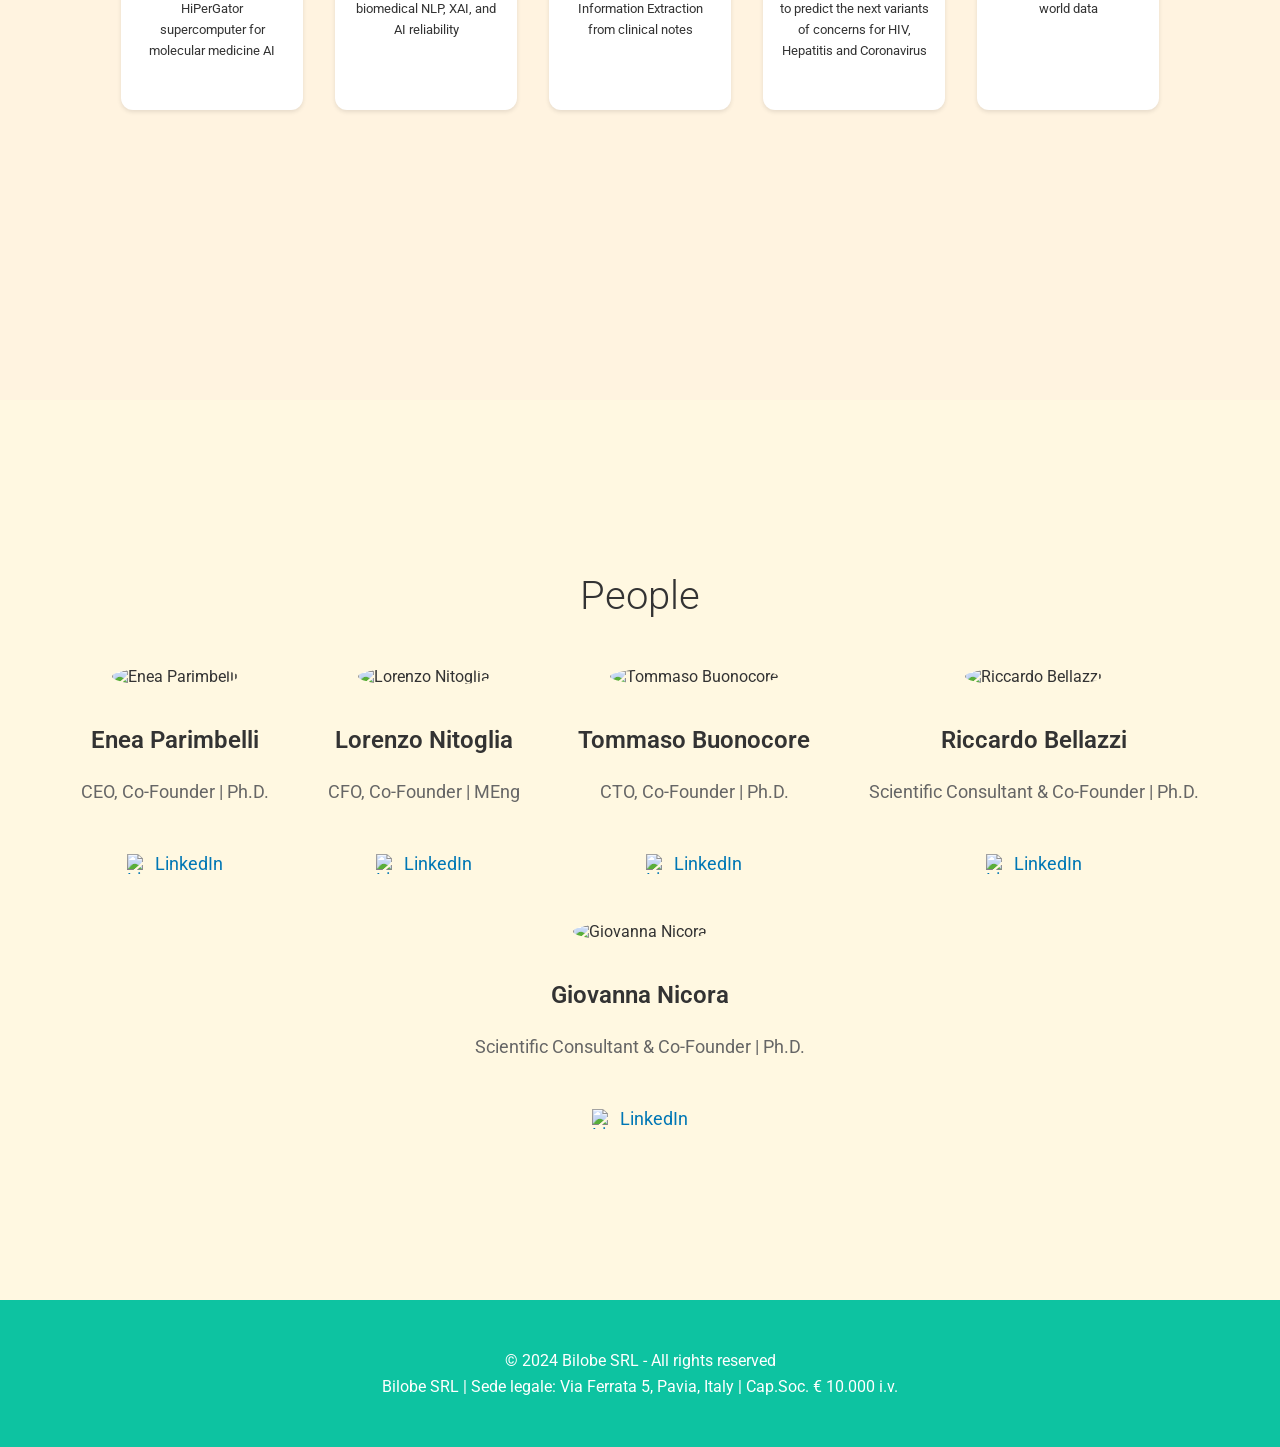
==== commit 2d9c189c: "fixed partners styling after Enea s merge" ====
--- a/index.html
+++ b/index.html
@@ -1,17 +1,20 @@
 <!DOCTYPE html>
 <html lang="en">
+
 <head>
     <meta charset="UTF-8">
     <meta name="viewport" content="width=device-width, initial-scale=1.0">
     <title>Bilobe AI - Transforming healthcare with trustworthy AI solutions</title>
     <link href="https://fonts.googleapis.com/css2?family=Roboto:wght@300;400;700&display=swap" rel="stylesheet">
-    <link rel="stylesheet" href="https://fonts.googleapis.com/css2?family=Material+Symbols+Outlined:opsz,wght,FILL,GRAD@20..48,100..700,0..1,-50..200" />
-    <link rel="stylesheet" type="text/css" href="style.css"/>
-    <link rel="icon" href="images/logo.ico" type="image/x-icon">  
+    <link rel="stylesheet"
+        href="https://fonts.googleapis.com/css2?family=Material+Symbols+Outlined:opsz,wght,FILL,GRAD@20..48,100..700,0..1,-50..200" />
+    <link rel="stylesheet" type="text/css" href="style.css" />
+    <link rel="icon" href="images/logo.ico" type="image/x-icon">
     <link rel="shortcut icon" href="images/logo/logo.ico" type="image/x-icon">
-    <link rel="icon" href="images/logo/logo-32x32.png" sizes="32x32" type="image/png"> 
+    <link rel="icon" href="images/logo/logo-32x32.png" sizes="32x32" type="image/png">
     <link rel="apple-touch-icon" href="images/logo/logo-touch-icon.png">
 </head>
+
 <body>
     <nav class="navbar">
         <ul>
@@ -29,7 +32,9 @@
                 <span class="word-container"><img src="images/logo/logo.gif" alt="Bilobe Logo" class="logo-img"></span>
                 <!--<span class="word-container">Welcome<sup> </sup></span>
                 <span class="word-container">to<sup> </sup></span>-->
-                <span class="word-container"><bold>Bilobe</bold></span>
+                <span class="word-container">
+                    <bold>Bilobe</bold>
+                </span>
                 <span class="word-container"><sup style="color:#0db293; font-size:xx-large">AI</sup></span>
             </h1>
             <p id="hero-subtitle">Transforming healthcare with trustworthy AI solutions</p>
@@ -46,17 +51,23 @@
                 <div class="feature-card hidden">
                     <span class="material-symbols-outlined feature-icon">error_med</span>
                     <h3>Handling Unstructured Data</h3>
-                    <p>Is your health institution data mostly unstructured (text, images, biosignals, etc.) but filled with valuable insights to enhance decision-making and patient care? Bilobe got you covered, leveraging unstructured health data through modern AI methods</p>
+                    <p>Is your health institution data mostly unstructured (text, images, biosignals, etc.) but filled
+                        with valuable insights to enhance decision-making and patient care? Bilobe got you covered,
+                        leveraging unstructured health data through modern AI methods</p>
                 </div>
                 <div class="feature-card hidden">
                     <span class="material-symbols-outlined feature-icon">health_and_safety</span>
                     <h3>Trustworthy, Compliant and Secure</h3>
-                    <p>Our AI solutions are designed with trustworthyness at their core. High-stakes applications of AI such as healthcare demand compliance with regulations (EU MDR, GDPR, AI act), protection of sensitive health data, as well as reliability and explainability of AI supported decisions</p>
+                    <p>Our AI solutions are designed with trustworthyness at their core. High-stakes applications of AI
+                        such as healthcare demand compliance with regulations (EU MDR, GDPR, AI act), protection of
+                        sensitive health data, as well as reliability and explainability of AI supported decisions</p>
                 </div>
                 <div class="feature-card hidden">
                     <span class="material-symbols-outlined feature-icon">diagnosis</span>
                     <h3>Human-centered clinical Evaluation and Interaction</h3>
-                    <p>Ensuring AI meets the requirements of healthcare professionals through top notch clinical evaluation practices, and virtuous interaction protocols. To achieve the best of both worlds in Human-AI synergy</p>
+                    <p>Ensuring AI meets the requirements of healthcare professionals through top notch clinical
+                        evaluation practices, and virtuous interaction protocols. To achieve the best of both worlds in
+                        Human-AI synergy</p>
                 </div>
             </div>
         </div>
@@ -65,9 +76,16 @@
     <section id="about" class="section" data-speed="0.07">
         <div class="container">
             <h2 class="hidden">About Us</h2>
-            <p class="hidden">Born in Pavia, Italy, from the 40-year-long tradition of the Biomedical Informatics Lab "Mario Stefanelli", Bilobe is the melting pot of cutting-edge academic research and real-world implementation in healthcare. Our journey began with a vision: to harness the transformative potential of artificial intelligence to tackle the complex challenges of human health and healthcare delivery.</p>
-            <p class="hidden">Our mission is to support healthcare practitioners, enhance patient outcomes, and improve healthcare organizations with innovative technology. We excel in harnessing unstructured data to turn complex information into actionable insights through transparent and trustworthy solutions.</p>
-            <p class="hidden">By combining advanced algorithms with our medical domain know-how, we aim to make healthcare more efficient, accessible, and personalized. Join us on our journey to redefine healthcare turning data into information and actionable insights.</p>
+            <p class="hidden">Born in Pavia, Italy, from the 40-year-long tradition of the Biomedical Informatics Lab
+                "Mario Stefanelli", Bilobe is the melting pot of cutting-edge academic research and real-world
+                implementation in healthcare. Our journey began with a vision: to harness the transformative potential
+                of artificial intelligence to tackle the complex challenges of human health and healthcare delivery.</p>
+            <p class="hidden">Our mission is to support healthcare practitioners, enhance patient outcomes, and improve
+                healthcare organizations with innovative technology. We excel in harnessing unstructured data to turn
+                complex information into actionable insights through transparent and trustworthy solutions.</p>
+            <p class="hidden">By combining advanced algorithms with our medical domain know-how, we aim to make
+                healthcare more efficient, accessible, and personalized. Join us on our journey to redefine healthcare
+                turning data into information and actionable insights.</p>
         </div>
     </section>
 
@@ -75,36 +93,39 @@
         <div class="container">
             <h2 class="hidden">Our Partners</h2>
             <div class="partners-grid hidden">
-            <div class="feature-card hidden">
-                <div class="partner-logo">
-                    <img src="https://www.nvidia.com/content/nvidiaGDC/it/it_IT/about-nvidia/legal-info/logo-brand-usage/_jcr_content/root/responsivegrid/nv_container_392921705/nv_container/nv_image.coreimg.100.1290.png/1722330970194/nvidia-logo-vert.png" alt="Nvidia">
-                </div>
-                <p>Teaming up with Nvidia BioNemo and the HiPerGator supercomputer for molecular medicine AI</p>
-            </div>
-            <div class="feature-card hidden">
-                <div class="partner-logo">
-                    <img src="https://cralateneopv.unipv.it/wp-content/uploads/2019/01/MAIN_LOGO_scrittasotto_1000x1000-Nero-su-bianco-796x1024.png" alt="UniPV">
-                </div>
-                <p>Partnering with UNIPV for research around biomedical NLP, XAI, and AI reliability</p>
-            </div>
-            <div class="feature-card hidden">
-                <div class="partner-logo">
-                    <img src="https://retecardiologica.it/wp-content/uploads/2020/03/corporate_rgb-768x384.jpg" alt="Maugeri">
-                </div>
-                <p>ICS Maugeri uses Bilobe solutions for clinical Information Extraction from clinical notes</p>
-            </div>
-            <div class="feature-card hidden">
-                <div class="partner-logo">
-                    <img src="https://static.studyusa.com/school/aws_D5Mhl-qAiYO-oOys2hJbtkfVGIITMoSV_lg_1x.png?format=webp" alt="UFL">
-                </div>
-                <p>Working with UF on a pan-viral LLM (ViraLingo) able to predict the next variants of concerns for HIV, Hepatitis and Coronavirus</p>
-            </div>
-            <div class="feature-card hidden">
+
+                <div class="partner-logo">
+                    <img src="https://www.nvidia.com/content/nvidiaGDC/it/it_IT/about-nvidia/legal-info/logo-brand-usage/_jcr_content/root/responsivegrid/nv_container_392921705/nv_container/nv_image.coreimg.100.1290.png/1722330970194/nvidia-logo-vert.png"
+                        alt="Nvidia">
+                    <p>Teaming up with Nvidia BioNemo and the HiPerGator supercomputer for molecular medicine AI</p>
+                </div>
+
+                <div class="partner-logo">
+                    <img src="https://cralateneopv.unipv.it/wp-content/uploads/2019/01/MAIN_LOGO_scrittasotto_1000x1000-Nero-su-bianco-796x1024.png"
+                        alt="UniPV">
+                    <p>Partnering with UNIPV for research around biomedical NLP, XAI, and AI reliability</p>
+                </div>
+
+
+                <div class="partner-logo">
+                    <img src="https://retecardiologica.it/wp-content/uploads/2020/03/corporate_rgb-768x384.jpg"
+                        alt="Maugeri">
+                    <p>ICS Maugeri uses Bilobe solutions for clinical Information Extraction from clinical notes</p>
+                </div>
+
+                <div class="partner-logo">
+                    <img src="https://static.studyusa.com/school/aws_D5Mhl-qAiYO-oOys2hJbtkfVGIITMoSV_lg_1x.png?format=webp"
+                        alt="UFL">
+                    <p>Working with UF on a pan-viral LLM (ViraLingo) able to predict the next variants of concerns for
+                        HIV, Hepatitis and Coronavirus</p>
+                </div>
+
+
                 <div class="partner-logo">
                     <img src="https://www.ehden.eu/wp-content/uploads/2019/12/Biomeris-logo.png" alt="Biomeris">
-                </div>
-                <p>Enabling biomedical data platforms with AI on real-world data</p>
-            </div>
+                    <p>Enabling biomedical data platforms with AI on real-world data</p>
+                </div>
+
             </div>
         </div>
     </section>
@@ -114,48 +135,62 @@
             <h2 class="hidden">People</h2>
             <div class="founders-grid">
                 <div class="founder-card">
-                    <img src="https://www.tedxpavia.com/wp-content/uploads/2024/03/Speaker-TEDxPavia-2024-2.png" alt="Enea Parimbelli" class="founder-img">
+                    <img src="https://www.tedxpavia.com/wp-content/uploads/2024/03/Speaker-TEDxPavia-2024-2.png"
+                        alt="Enea Parimbelli" class="founder-img">
                     <h3>Enea Parimbelli</h3>
                     <p>CEO, Co-Founder | Ph.D.</p>
                     <p class="founder-description"></p>
-                    <a href="https://www.linkedin.com/in/enea-parimbelli-22453120/" target="_blank" class="linkedin-link">
-                        <img src="https://upload.wikimedia.org/wikipedia/commons/c/ca/LinkedIn_logo_initials.png" alt="LinkedIn" class="linkedin-icon"> LinkedIn
-                    </a>
-                </div>
-                <div class="founder-card">
-                    <img src="https://media.licdn.com/dms/image/D4D03AQE0IJbGXhJvnw/profile-displayphoto-shrink_200_200/0/1689175239424?e=2147483647&v=beta&t=DaOZI-4_OJn56Q9tqwOBwk8Fs4UDEL33NDlPHWBGdOo" alt="Lorenzo Nitoglia" class="founder-img">
+                    <a href="https://www.linkedin.com/in/enea-parimbelli-22453120/" target="_blank"
+                        class="linkedin-link">
+                        <img src="https://upload.wikimedia.org/wikipedia/commons/c/ca/LinkedIn_logo_initials.png"
+                            alt="LinkedIn" class="linkedin-icon"> LinkedIn
+                    </a>
+                </div>
+                <div class="founder-card">
+                    <img src="https://media.licdn.com/dms/image/D4D03AQE0IJbGXhJvnw/profile-displayphoto-shrink_200_200/0/1689175239424?e=2147483647&v=beta&t=DaOZI-4_OJn56Q9tqwOBwk8Fs4UDEL33NDlPHWBGdOo"
+                        alt="Lorenzo Nitoglia" class="founder-img">
                     <h3>Lorenzo Nitoglia</h3>
                     <p>CFO, Co-Founder | MEng</p>
                     <p class="founder-description"></p>
-                    <a href="https://www.linkedin.com/in/lorenzo-nitoglia-685184108/" target="_blank" class="linkedin-link">
-                        <img src="https://upload.wikimedia.org/wikipedia/commons/c/ca/LinkedIn_logo_initials.png" alt="LinkedIn" class="linkedin-icon"> LinkedIn
-                    </a>
-                </div>
-                <div class="founder-card">
-                    <img src="https://media.licdn.com/dms/image/C4E03AQFn6YhiszPOGg/profile-displayphoto-shrink_200_200/0/1606727697193?e=2147483647&v=beta&t=yj5FolrvEEPmo-GwIFLAuJBazYW94bp0drxwa8EBUTo" alt="Tommaso Buonocore" class="founder-img">
+                    <a href="https://www.linkedin.com/in/lorenzo-nitoglia-685184108/" target="_blank"
+                        class="linkedin-link">
+                        <img src="https://upload.wikimedia.org/wikipedia/commons/c/ca/LinkedIn_logo_initials.png"
+                            alt="LinkedIn" class="linkedin-icon"> LinkedIn
+                    </a>
+                </div>
+                <div class="founder-card">
+                    <img src="https://media.licdn.com/dms/image/C4E03AQFn6YhiszPOGg/profile-displayphoto-shrink_200_200/0/1606727697193?e=2147483647&v=beta&t=yj5FolrvEEPmo-GwIFLAuJBazYW94bp0drxwa8EBUTo"
+                        alt="Tommaso Buonocore" class="founder-img">
                     <h3>Tommaso Buonocore</h3>
                     <p>CTO, Co-Founder | Ph.D.</p>
                     <p class="founder-description"></p>
                     <a href="https://www.linkedin.com/in/tbuonocore/" target="_blank" class="linkedin-link">
-                        <img src="https://upload.wikimedia.org/wikipedia/commons/c/ca/LinkedIn_logo_initials.png" alt="LinkedIn" class="linkedin-icon"> LinkedIn
-                    </a>
-                </div>
-                <div class="founder-card">
-                    <img src="https://www.ilgiorno.it/image-service/version/c:YWE4NjQ1YTktNmNkMC00:YmQwNjc1/riccardo-bellazzi-premiato-per-la-dedizione-allinformatica-medica.webp" alt="Riccardo Bellazzi" class="founder-img">
+                        <img src="https://upload.wikimedia.org/wikipedia/commons/c/ca/LinkedIn_logo_initials.png"
+                            alt="LinkedIn" class="linkedin-icon"> LinkedIn
+                    </a>
+                </div>
+                <div class="founder-card">
+                    <img src="https://www.ilgiorno.it/image-service/version/c:YWE4NjQ1YTktNmNkMC00:YmQwNjc1/riccardo-bellazzi-premiato-per-la-dedizione-allinformatica-medica.webp"
+                        alt="Riccardo Bellazzi" class="founder-img">
                     <h3>Riccardo Bellazzi</h3>
                     <p>Scientific Consultant & Co-Founder | Ph.D.</p>
                     <p class="founder-description"></p>
-                    <a href="https://www.linkedin.com/in/riccardo-bellazzi-a765881/" target="_blank" class="linkedin-link">
-                        <img src="https://upload.wikimedia.org/wikipedia/commons/c/ca/LinkedIn_logo_initials.png" alt="LinkedIn" class="linkedin-icon"> LinkedIn
-                    </a>
-                </div>
-                <div class="founder-card">
-                    <img src="https://i1.rgstatic.net/ii/profile.image/982699430912005-1611305210069_Q512/Giovanna-Nicora.jpg" alt="Giovanna Nicora" class="founder-img">
+                    <a href="https://www.linkedin.com/in/riccardo-bellazzi-a765881/" target="_blank"
+                        class="linkedin-link">
+                        <img src="https://upload.wikimedia.org/wikipedia/commons/c/ca/LinkedIn_logo_initials.png"
+                            alt="LinkedIn" class="linkedin-icon"> LinkedIn
+                    </a>
+                </div>
+                <div class="founder-card">
+                    <img src="https://i1.rgstatic.net/ii/profile.image/982699430912005-1611305210069_Q512/Giovanna-Nicora.jpg"
+                        alt="Giovanna Nicora" class="founder-img">
                     <h3>Giovanna Nicora</h3>
                     <p>Scientific Consultant & Co-Founder | Ph.D.</p>
                     <p class="founder-description"></p>
-                    <a href="https://www.linkedin.com/in/giovanna-nicora-826110143/" target="_blank" class="linkedin-link">
-                        <img src="https://upload.wikimedia.org/wikipedia/commons/c/ca/LinkedIn_logo_initials.png" alt="LinkedIn" class="linkedin-icon"> LinkedIn
+                    <a href="https://www.linkedin.com/in/giovanna-nicora-826110143/" target="_blank"
+                        class="linkedin-link">
+                        <img src="https://upload.wikimedia.org/wikipedia/commons/c/ca/LinkedIn_logo_initials.png"
+                            alt="LinkedIn" class="linkedin-icon"> LinkedIn
                     </a>
                 </div>
             </div>
@@ -173,4 +208,5 @@
     </script>
 
 </body>
-</html>
+
+</html>
--- a/style.css
+++ b/style.css
@@ -374,10 +374,8 @@
 
 .partner-logo {
     width: 150px;
-    height: 100px;
     background-color: #fff;
     border-radius: 12px;
-    display: flex;
     align-items: center;
     justify-content: center;
     padding: 1rem;
@@ -390,9 +388,14 @@
     box-shadow: 0 4px 8px rgba(0, 0, 0, 0.2);
 }
 
+.partner-logo p {
+    font-size: small;
+}
+
 .partner-logo img {
-    max-width: 100%;
-    max-height: 100%;
+    width: 90%;
+    height: 40%;
+    padding: 10px;
     object-fit: contain;
 }
 
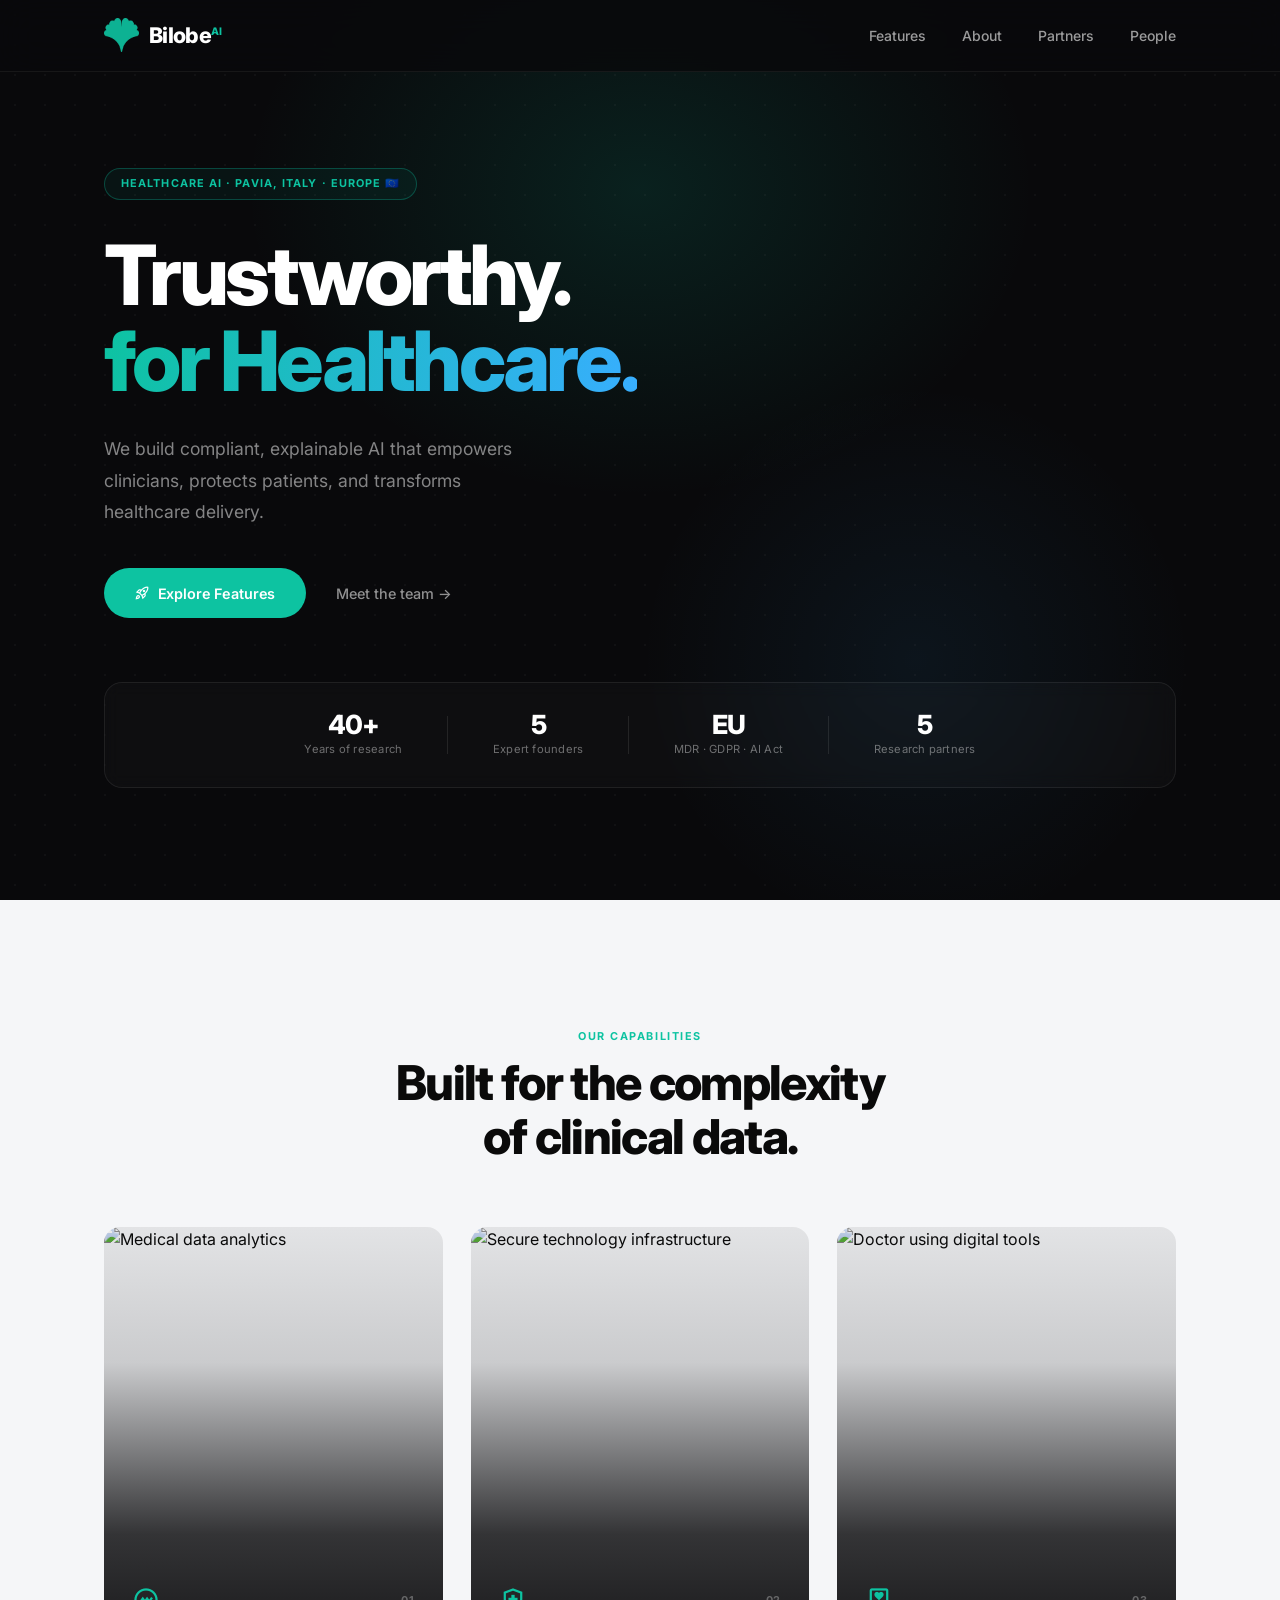
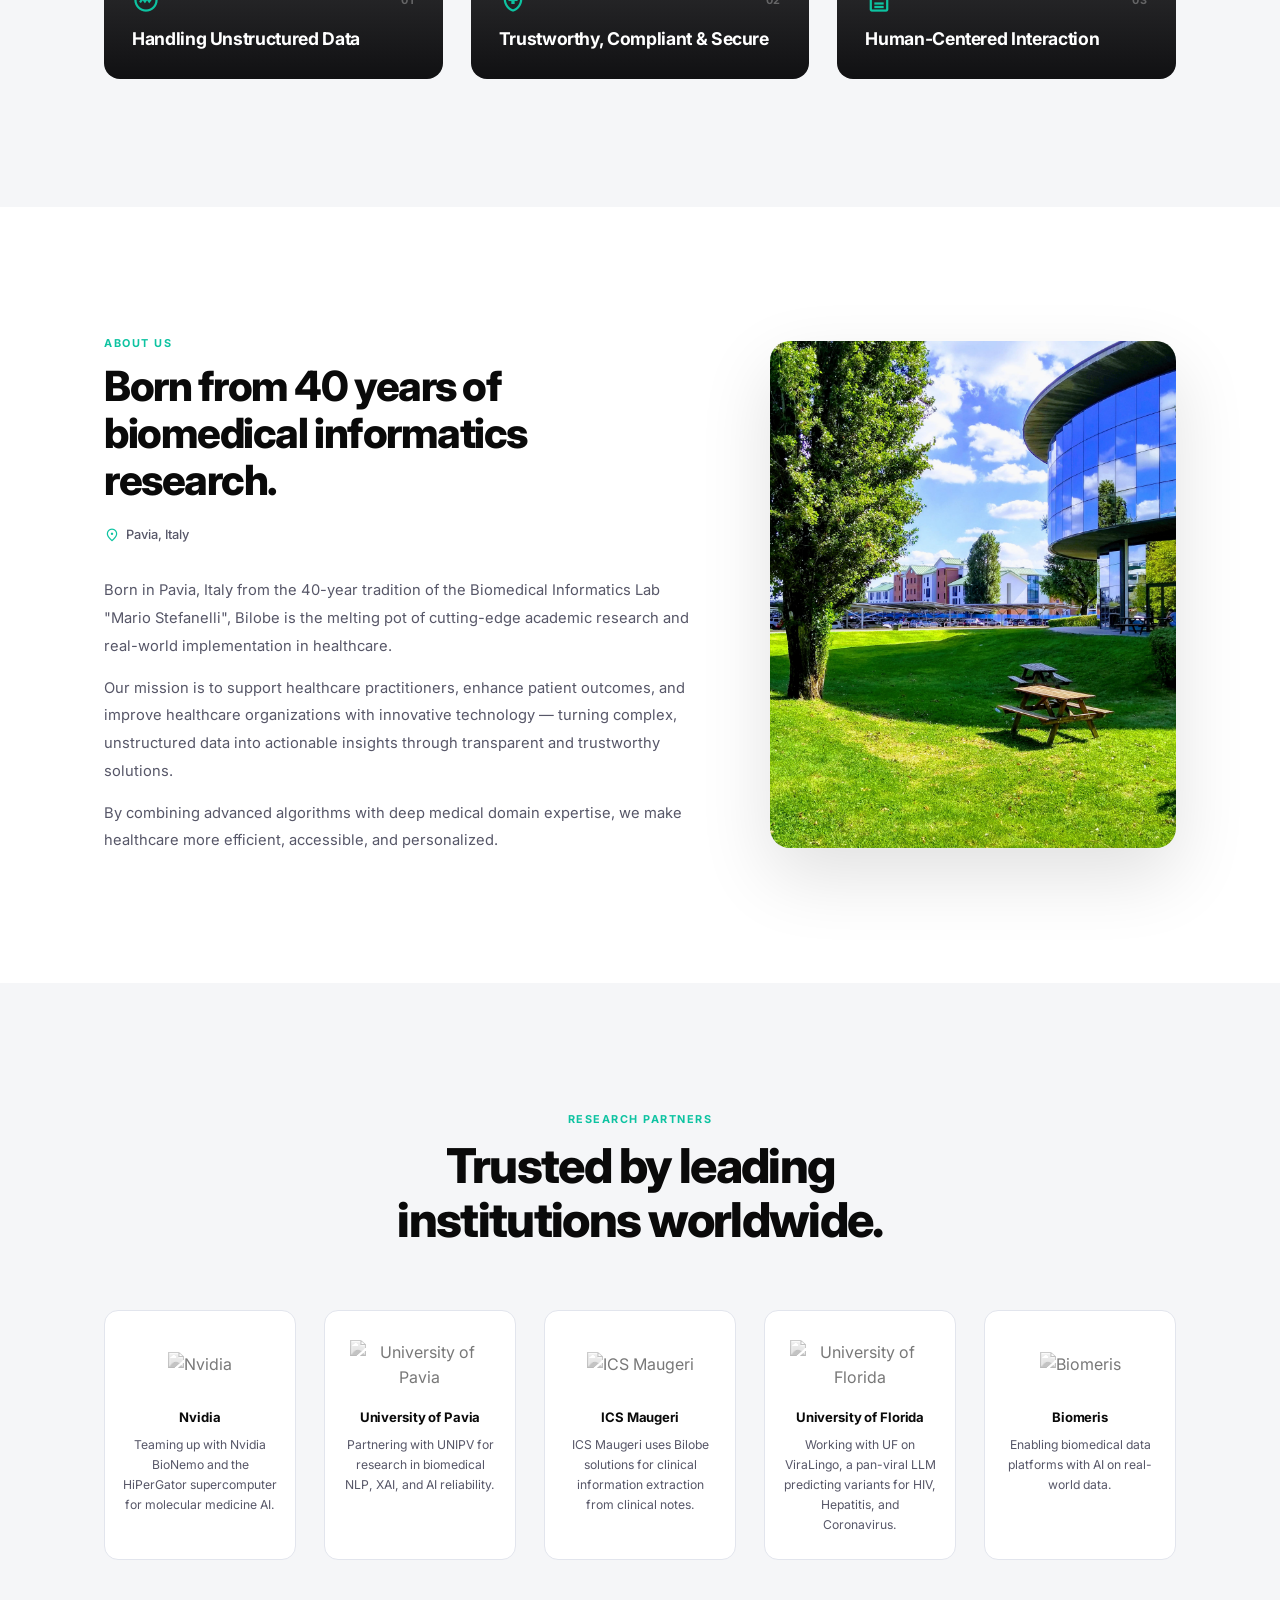
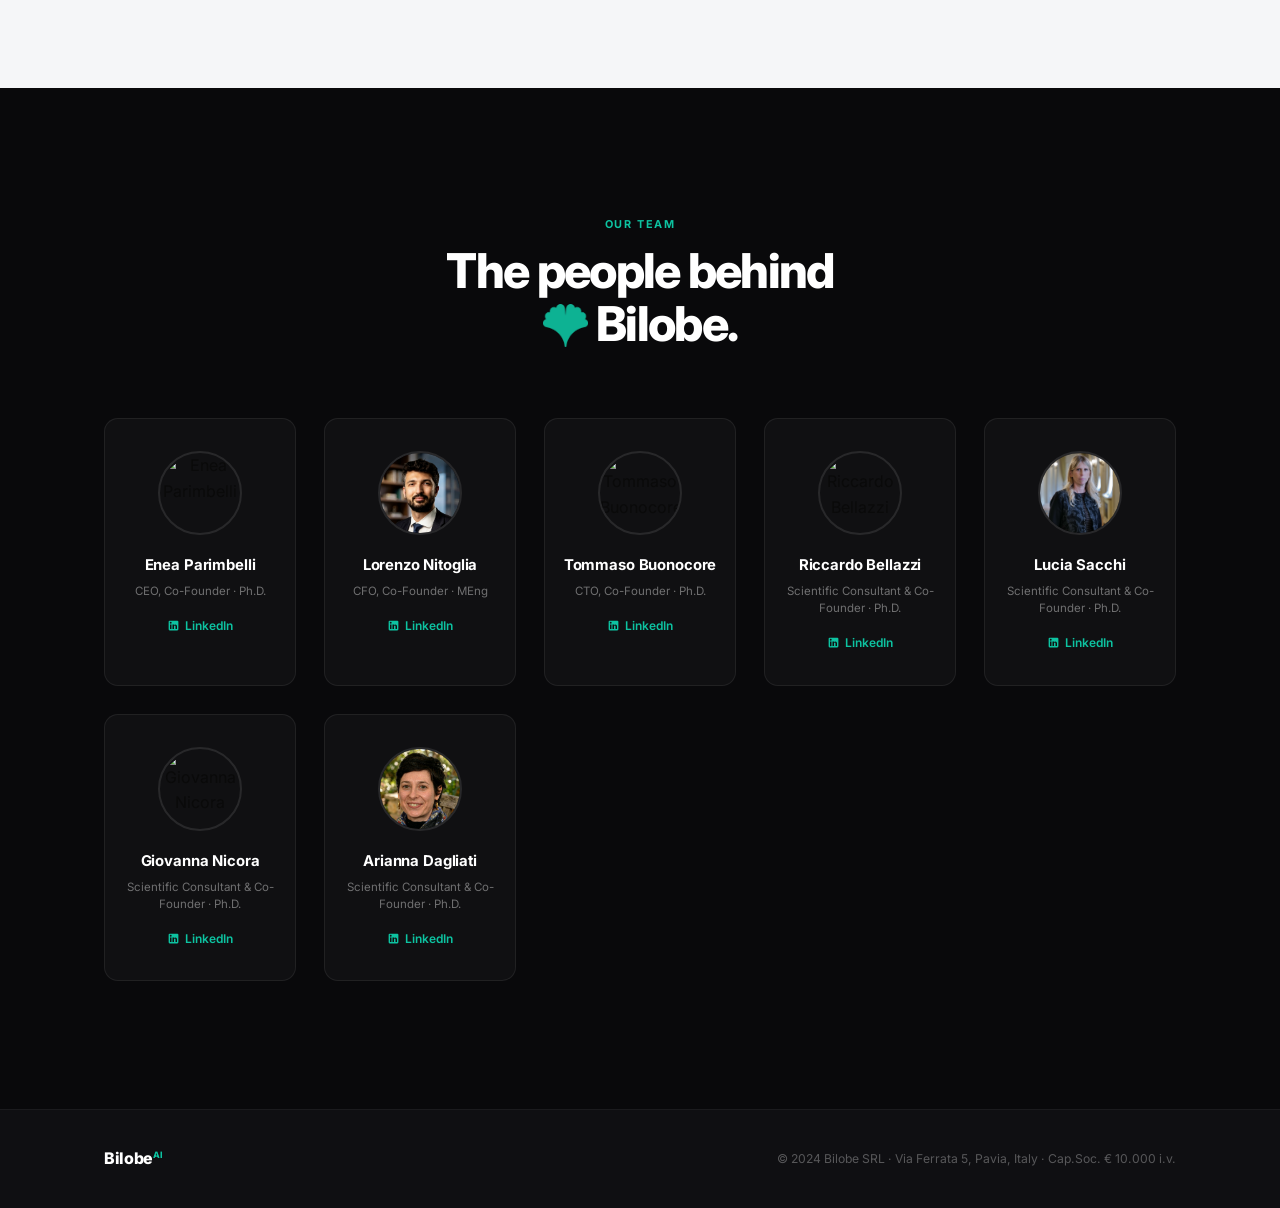
==== commit 8071936f: "claude code refactoring" ====
--- a/index.html
+++ b/index.html
@@ -2,211 +2,398 @@
 <html lang="en">
 
 <head>
-    <meta charset="UTF-8">
-    <meta name="viewport" content="width=device-width, initial-scale=1.0">
-    <title>Bilobe AI - Transforming healthcare with trustworthy AI solutions</title>
-    <link href="https://fonts.googleapis.com/css2?family=Roboto:wght@300;400;700&display=swap" rel="stylesheet">
-    <link rel="stylesheet"
-        href="https://fonts.googleapis.com/css2?family=Material+Symbols+Outlined:opsz,wght,FILL,GRAD@20..48,100..700,0..1,-50..200" />
-    <link rel="stylesheet" type="text/css" href="style.css" />
-    <link rel="icon" href="images/logo.ico" type="image/x-icon">
-    <link rel="shortcut icon" href="images/logo/logo.ico" type="image/x-icon">
-    <link rel="icon" href="images/logo/logo-32x32.png" sizes="32x32" type="image/png">
-    <link rel="apple-touch-icon" href="images/logo/logo-touch-icon.png">
+  <meta charset="UTF-8">
+  <meta name="viewport" content="width=device-width, initial-scale=1.0">
+  <title>Bilobe AI — Trustworthy AI for Healthcare</title>
+  <meta name="description"
+    content="Bilobe builds trustworthy, compliant, human-centered AI solutions for healthcare practitioners and organizations.">
+  <link rel="icon" href="images/logo/logo.ico" type="image/x-icon">
+  <link rel="icon" href="images/logo/logo-32x32.png" sizes="32x32" type="image/png">
+  <link rel="apple-touch-icon" href="images/logo/logo-touch-icon.png">
+  <link rel="preconnect" href="https://fonts.googleapis.com">
+  <link rel="preconnect" href="https://fonts.gstatic.com" crossorigin>
+  <link href="https://fonts.googleapis.com/css2?family=Inter:wght@400;500;600;700;800&display=swap" rel="stylesheet">
+  <link href="https://fonts.googleapis.com/css2?family=Material+Symbols+Outlined:opsz,wght,FILL,GRAD@24,400,0,0"
+    rel="stylesheet">
+  <link rel="stylesheet" href="style.css">
 </head>
 
 <body>
-    <nav class="navbar">
-        <ul>
-            <li><a href="#hero">Home</a></li>
-            <li><a href="#features">Features</a></li>
-            <li><a href="#about">About</a></li>
-            <li><a href="#partners">Partners</a></li>
-            <li><a href="#contact">People</a></li>
-        </ul>
-    </nav>
-
-    <section id="hero" class="section" data-speed="0.1">
-        <div class="container">
-            <h1 id="hero-title">
-                <span class="word-container"><img src="images/logo/logo.gif" alt="Bilobe Logo" class="logo-img"></span>
-                <!--<span class="word-container">Welcome<sup> </sup></span>
-                <span class="word-container">to<sup> </sup></span>-->
-                <span class="word-container">
-                    <bold>Bilobe</bold>
-                </span>
-                <span class="word-container"><sup style="color:#0db293; font-size:xx-large">AI</sup></span>
-            </h1>
-            <p id="hero-subtitle">Transforming healthcare with trustworthy AI solutions</p>
-            <a href="#features" class="btn" id="hero-btn">
-                <span class="material-symbols-outlined">rocket_launch</span> Explore Features
-            </a>
-        </div>
-    </section>
-
-    <section id="features" class="section" data-speed="0.05">
-        <div class="container">
-            <h2 class="hidden">Our Features</h2>
-            <div class="features">
-                <div class="feature-card hidden">
-                    <span class="material-symbols-outlined feature-icon">error_med</span>
-                    <h3>Handling Unstructured Data</h3>
-                    <p>Is your health institution data mostly unstructured (text, images, biosignals, etc.) but filled
-                        with valuable insights to enhance decision-making and patient care? Bilobe got you covered,
-                        leveraging unstructured health data through modern AI methods</p>
-                </div>
-                <div class="feature-card hidden">
-                    <span class="material-symbols-outlined feature-icon">health_and_safety</span>
-                    <h3>Trustworthy, Compliant and Secure</h3>
-                    <p>Our AI solutions are designed with trustworthyness at their core. High-stakes applications of AI
-                        such as healthcare demand compliance with regulations (EU MDR, GDPR, AI act), protection of
-                        sensitive health data, as well as reliability and explainability of AI supported decisions</p>
-                </div>
-                <div class="feature-card hidden">
-                    <span class="material-symbols-outlined feature-icon">diagnosis</span>
-                    <h3>Human-centered clinical Evaluation and Interaction</h3>
-                    <p>Ensuring AI meets the requirements of healthcare professionals through top notch clinical
-                        evaluation practices, and virtuous interaction protocols. To achieve the best of both worlds in
-                        Human-AI synergy</p>
-                </div>
+
+  <!-- NAVBAR -->
+  <nav id="navbar">
+    <div class="nav-inner">
+      <a href="#hero" class="nav-brand">
+        <img src="images/logo/logo.gif" alt="Bilobe" class="nav-logo-img">
+        <span>Bilobe<sup>AI</sup></span>
+      </a>
+      <ul class="nav-links">
+        <li><a href="#features">Features</a></li>
+        <li><a href="#about">About</a></li>
+        <li><a href="#partners">Partners</a></li>
+        <li><a href="#contact">People</a></li>
+      </ul>
+      <button class="nav-burger" aria-label="Open menu" aria-expanded="false">
+        <span></span><span></span><span></span>
+      </button>
+    </div>
+  </nav>
+
+  <!-- HERO -->
+  <section id="hero">
+    <div class="hero-bg">
+      <div class="hero-glow-1"></div>
+      <div class="hero-glow-2"></div>
+      <div class="hero-dots"></div>
+    </div>
+    <div class="container">
+
+      <div class="hero-split">
+        <!-- Text -->
+        <div class="hero-text">
+          <div class="chip reveal">Healthcare AI · Pavia, Italy · Europe 🇪🇺</div>
+          <h1 class="hero-title">
+            <span class="reveal delay-1">Trustworthy.</span>
+            <span class="reveal delay-2 accent-text">for&nbsp;Healthcare.</span>
+          </h1>
+          <p class="hero-sub reveal delay-3">
+            We build compliant, explainable AI that empowers clinicians,
+            protects patients, and transforms healthcare delivery.
+          </p>
+          <div class="hero-actions reveal delay-4">
+            <a href="#features" class="btn-primary">
+              <span class="material-symbols-outlined">rocket_launch</span>
+              Explore Features
+            </a>
+            <a href="#contact" class="btn-ghost">Meet the team <span aria-hidden="true">→</span></a>
+          </div>
+        </div>
+      </div>
+
+      <div class="hero-stats reveal delay-5">
+        <div class="stat">
+          <span class="stat-num">40+</span>
+          <span class="stat-lbl">Years of research</span>
+        </div>
+        <div class="stat-div" aria-hidden="true"></div>
+        <div class="stat">
+          <span class="stat-num">5</span>
+          <span class="stat-lbl">Expert founders</span>
+        </div>
+        <div class="stat-div" aria-hidden="true"></div>
+        <div class="stat">
+          <span class="stat-num">EU</span>
+          <span class="stat-lbl">MDR · GDPR · AI Act</span>
+        </div>
+        <div class="stat-div" aria-hidden="true"></div>
+        <div class="stat">
+          <span class="stat-num">5</span>
+          <span class="stat-lbl">Research partners</span>
+        </div>
+      </div>
+    </div>
+  </section>
+
+  <!-- FEATURES -->
+  <section id="features">
+    <div class="container">
+      <div class="section-header reveal">
+        <p class="label">Our Capabilities</p>
+        <h2>Built for the complexity<br>of clinical data.</h2>
+      </div>
+      <div class="features-grid">
+
+        <div class="feature-card reveal delay-1">
+          <div class="feature-img-wrap">
+            <img src="https://images.unsplash.com/photo-1551288049-bebda4e38f71?w=800&q=85&auto=format&fit=crop"
+              alt="Medical data analytics" loading="lazy">
+          </div>
+          <div class="feature-overlay"></div>
+          <div class="feature-content">
+            <div class="feature-header">
+              <span class="material-symbols-outlined feature-icon">error_med</span>
+              <span class="feature-num">01</span>
             </div>
-        </div>
-    </section>
-
-    <section id="about" class="section" data-speed="0.07">
-        <div class="container">
-            <h2 class="hidden">About Us</h2>
-            <p class="hidden">Born in Pavia, Italy, from the 40-year-long tradition of the Biomedical Informatics Lab
-                "Mario Stefanelli", Bilobe is the melting pot of cutting-edge academic research and real-world
-                implementation in healthcare. Our journey began with a vision: to harness the transformative potential
-                of artificial intelligence to tackle the complex challenges of human health and healthcare delivery.</p>
-            <p class="hidden">Our mission is to support healthcare practitioners, enhance patient outcomes, and improve
-                healthcare organizations with innovative technology. We excel in harnessing unstructured data to turn
-                complex information into actionable insights through transparent and trustworthy solutions.</p>
-            <p class="hidden">By combining advanced algorithms with our medical domain know-how, we aim to make
-                healthcare more efficient, accessible, and personalized. Join us on our journey to redefine healthcare
-                turning data into information and actionable insights.</p>
-        </div>
-    </section>
-
-    <section id="partners" class="section" data-speed="0.1">
-        <div class="container">
-            <h2 class="hidden">Our Partners</h2>
-            <div class="partners-grid hidden">
-
-                <div class="partner-logo">
-                    <img src="https://www.nvidia.com/content/nvidiaGDC/it/it_IT/about-nvidia/legal-info/logo-brand-usage/_jcr_content/root/responsivegrid/nv_container_392921705/nv_container/nv_image.coreimg.100.1290.png/1722330970194/nvidia-logo-vert.png"
-                        alt="Nvidia">
-                    <p>Teaming up with Nvidia BioNemo and the HiPerGator supercomputer for molecular medicine AI</p>
-                </div>
-
-                <div class="partner-logo">
-                    <img src="https://cralateneopv.unipv.it/wp-content/uploads/2019/01/MAIN_LOGO_scrittasotto_1000x1000-Nero-su-bianco-796x1024.png"
-                        alt="UniPV">
-                    <p>Partnering with UNIPV for research around biomedical NLP, XAI, and AI reliability</p>
-                </div>
-
-
-                <div class="partner-logo">
-                    <img src="https://retecardiologica.it/wp-content/uploads/2020/03/corporate_rgb-768x384.jpg"
-                        alt="Maugeri">
-                    <p>ICS Maugeri uses Bilobe solutions for clinical Information Extraction from clinical notes</p>
-                </div>
-
-                <div class="partner-logo">
-                    <img src="https://static.studyusa.com/school/aws_D5Mhl-qAiYO-oOys2hJbtkfVGIITMoSV_lg_1x.png?format=webp"
-                        alt="UFL">
-                    <p>Working with UF on a pan-viral LLM (ViraLingo) able to predict the next variants of concerns for
-                        HIV, Hepatitis and Coronavirus</p>
-                </div>
-
-
-                <div class="partner-logo">
-                    <img src="https://www.ehden.eu/wp-content/uploads/2019/12/Biomeris-logo.png" alt="Biomeris">
-                    <p>Enabling biomedical data platforms with AI on real-world data</p>
-                </div>
-
+            <h3>Handling Unstructured Data</h3>
+            <p>Is your health institution data mostly unstructured — text, images, biosignals — but filled with valuable
+              insights? Bilobe leverages modern AI to unlock what's hidden in clinical data.</p>
+          </div>
+        </div>
+
+        <div class="feature-card reveal delay-2">
+          <div class="feature-img-wrap">
+            <img src="https://images.unsplash.com/photo-1518770660439-4636190af475?w=800&q=85&auto=format&fit=crop"
+              alt="Secure technology infrastructure" loading="lazy">
+          </div>
+          <div class="feature-overlay"></div>
+          <div class="feature-content">
+            <div class="feature-header">
+              <span class="material-symbols-outlined feature-icon">health_and_safety</span>
+              <span class="feature-num">02</span>
             </div>
-        </div>
-    </section>
-
-    <section id="contact" class="section" data-speed="0.05">
-        <div class="container">
-            <h2 class="hidden">People</h2>
-            <div class="founders-grid">
-                <div class="founder-card">
-                    <img src="https://www.tedxpavia.com/wp-content/uploads/2024/03/Speaker-TEDxPavia-2024-2.png"
-                        alt="Enea Parimbelli" class="founder-img">
-                    <h3>Enea Parimbelli</h3>
-                    <p>CEO, Co-Founder | Ph.D.</p>
-                    <p class="founder-description"></p>
-                    <a href="https://www.linkedin.com/in/enea-parimbelli-22453120/" target="_blank"
-                        class="linkedin-link">
-                        <img src="https://upload.wikimedia.org/wikipedia/commons/c/ca/LinkedIn_logo_initials.png"
-                            alt="LinkedIn" class="linkedin-icon"> LinkedIn
-                    </a>
-                </div>
-                <div class="founder-card">
-                    <img src="https://media.licdn.com/dms/image/D4D03AQE0IJbGXhJvnw/profile-displayphoto-shrink_200_200/0/1689175239424?e=2147483647&v=beta&t=DaOZI-4_OJn56Q9tqwOBwk8Fs4UDEL33NDlPHWBGdOo"
-                        alt="Lorenzo Nitoglia" class="founder-img">
-                    <h3>Lorenzo Nitoglia</h3>
-                    <p>CFO, Co-Founder | MEng</p>
-                    <p class="founder-description"></p>
-                    <a href="https://www.linkedin.com/in/lorenzo-nitoglia-685184108/" target="_blank"
-                        class="linkedin-link">
-                        <img src="https://upload.wikimedia.org/wikipedia/commons/c/ca/LinkedIn_logo_initials.png"
-                            alt="LinkedIn" class="linkedin-icon"> LinkedIn
-                    </a>
-                </div>
-                <div class="founder-card">
-                    <img src="https://media.licdn.com/dms/image/C4E03AQFn6YhiszPOGg/profile-displayphoto-shrink_200_200/0/1606727697193?e=2147483647&v=beta&t=yj5FolrvEEPmo-GwIFLAuJBazYW94bp0drxwa8EBUTo"
-                        alt="Tommaso Buonocore" class="founder-img">
-                    <h3>Tommaso Buonocore</h3>
-                    <p>CTO, Co-Founder | Ph.D.</p>
-                    <p class="founder-description"></p>
-                    <a href="https://www.linkedin.com/in/tbuonocore/" target="_blank" class="linkedin-link">
-                        <img src="https://upload.wikimedia.org/wikipedia/commons/c/ca/LinkedIn_logo_initials.png"
-                            alt="LinkedIn" class="linkedin-icon"> LinkedIn
-                    </a>
-                </div>
-                <div class="founder-card">
-                    <img src="https://www.ilgiorno.it/image-service/version/c:YWE4NjQ1YTktNmNkMC00:YmQwNjc1/riccardo-bellazzi-premiato-per-la-dedizione-allinformatica-medica.webp"
-                        alt="Riccardo Bellazzi" class="founder-img">
-                    <h3>Riccardo Bellazzi</h3>
-                    <p>Scientific Consultant & Co-Founder | Ph.D.</p>
-                    <p class="founder-description"></p>
-                    <a href="https://www.linkedin.com/in/riccardo-bellazzi-a765881/" target="_blank"
-                        class="linkedin-link">
-                        <img src="https://upload.wikimedia.org/wikipedia/commons/c/ca/LinkedIn_logo_initials.png"
-                            alt="LinkedIn" class="linkedin-icon"> LinkedIn
-                    </a>
-                </div>
-                <div class="founder-card">
-                    <img src="https://i1.rgstatic.net/ii/profile.image/982699430912005-1611305210069_Q512/Giovanna-Nicora.jpg"
-                        alt="Giovanna Nicora" class="founder-img">
-                    <h3>Giovanna Nicora</h3>
-                    <p>Scientific Consultant & Co-Founder | Ph.D.</p>
-                    <p class="founder-description"></p>
-                    <a href="https://www.linkedin.com/in/giovanna-nicora-826110143/" target="_blank"
-                        class="linkedin-link">
-                        <img src="https://upload.wikimedia.org/wikipedia/commons/c/ca/LinkedIn_logo_initials.png"
-                            alt="LinkedIn" class="linkedin-icon"> LinkedIn
-                    </a>
-                </div>
+            <h3>Trustworthy, Compliant &amp; Secure</h3>
+            <p>Our AI solutions are built with trustworthiness at their core — compliant with EU MDR, GDPR, and the AI
+              Act, with data protection and explainability at every layer.</p>
+          </div>
+        </div>
+
+        <div class="feature-card reveal delay-3">
+          <div class="feature-img-wrap">
+            <img src="https://images.unsplash.com/photo-1576091160550-2173dba999ef?w=800&q=85&auto=format&fit=crop"
+              alt="Doctor using digital tools" loading="lazy">
+          </div>
+          <div class="feature-overlay"></div>
+          <div class="feature-content">
+            <div class="feature-header">
+              <span class="material-symbols-outlined feature-icon">diagnosis</span>
+              <span class="feature-num">03</span>
             </div>
-        </div>
-    </section>
-
-    <footer class="footer">
-        <div class="container">
-            <p>&copy; 2024 Bilobe SRL - All rights reserved</p>
-            <p>Bilobe SRL | Sede legale: Via Ferrata 5, Pavia, Italy | Cap.Soc. € 10.000 i.v.</p>
-        </div>
-    </footer>
-
-    <script src="script.js" defer>
-    </script>
-
+            <h3>Human-Centered Interaction</h3>
+            <p>Clinical evaluation practices and human-AI collaboration designed to keep practitioners in control —
+              achieving the best of both human expertise and AI synergy.</p>
+          </div>
+        </div>
+
+      </div>
+    </div>
+  </section>
+
+  <!-- ABOUT -->
+  <section id="about">
+    <div class="container">
+      <div class="about-layout">
+
+        <div class="about-text">
+          <p class="label reveal">About Us</p>
+          <h2 class="about-statement reveal delay-1">Born from 40 years of biomedical informatics research.</h2>
+          <div class="about-tag reveal delay-2">
+            <span class="material-symbols-outlined">location_on</span>
+            Pavia, Italy
+          </div>
+          <div class="about-body">
+            <p class="reveal delay-3">Born in Pavia, Italy from the 40-year tradition of the Biomedical Informatics Lab
+              "Mario Stefanelli", Bilobe is the melting pot of cutting-edge academic research and real-world
+              implementation in healthcare.</p>
+            <p class="reveal delay-4">Our mission is to support healthcare practitioners, enhance patient outcomes, and
+              improve healthcare organizations with innovative technology — turning complex, unstructured data into
+              actionable insights through transparent and trustworthy solutions.</p>
+            <p class="reveal delay-5">By combining advanced algorithms with deep medical domain expertise, we make
+              healthcare more efficient, accessible, and personalized.</p>
+          </div>
+        </div>
+
+        <div class="about-visual reveal delay-2">
+          <img src="./images/tamburo.jpg" alt="Biomedical research laboratory">
+        </div>
+
+      </div>
+    </div>
+  </section>
+
+  <!-- PARTNERS -->
+  <section id="partners">
+    <div class="container">
+      <div class="section-header reveal">
+        <p class="label">Research Partners</p>
+        <h2>Trusted by leading<br>institutions worldwide.</h2>
+      </div>
+      <div class="partners-grid">
+        <div class="partner-card reveal delay-1">
+          <div class="partner-logo-wrap">
+            <img
+              src="https://www.nvidia.com/content/nvidiaGDC/it/it_IT/about-nvidia/legal-info/logo-brand-usage/_jcr_content/root/responsivegrid/nv_container_392921705/nv_container/nv_image.coreimg.100.1290.png/1722330970194/nvidia-logo-vert.png"
+              alt="Nvidia" loading="lazy">
+          </div>
+          <h4>Nvidia</h4>
+          <p>Teaming up with Nvidia BioNemo and the HiPerGator supercomputer for molecular medicine AI.</p>
+        </div>
+        <div class="partner-card reveal delay-2">
+          <div class="partner-logo-wrap">
+            <img
+              src="https://cralateneopv.unipv.it/wp-content/uploads/2019/01/MAIN_LOGO_scrittasotto_1000x1000-Nero-su-bianco-796x1024.png"
+              alt="University of Pavia" loading="lazy">
+          </div>
+          <h4>University of Pavia</h4>
+          <p>Partnering with UNIPV for research in biomedical NLP, XAI, and AI reliability.</p>
+        </div>
+        <div class="partner-card reveal delay-3">
+          <div class="partner-logo-wrap">
+            <img src="https://retecardiologica.it/wp-content/uploads/2020/03/corporate_rgb-768x384.jpg"
+              alt="ICS Maugeri" loading="lazy">
+          </div>
+          <h4>ICS Maugeri</h4>
+          <p>ICS Maugeri uses Bilobe solutions for clinical information extraction from clinical notes.</p>
+        </div>
+        <div class="partner-card reveal delay-4">
+          <div class="partner-logo-wrap">
+            <img src="https://static.studyusa.com/school/aws_D5Mhl-qAiYO-oOys2hJbtkfVGIITMoSV_lg_1x.png?format=webp"
+              alt="University of Florida" loading="lazy">
+          </div>
+          <h4>University of Florida</h4>
+          <p>Working with UF on ViraLingo, a pan-viral LLM predicting variants for HIV, Hepatitis, and Coronavirus.</p>
+        </div>
+        <div class="partner-card reveal delay-5">
+          <div class="partner-logo-wrap">
+            <img src="https://www.ehden.eu/wp-content/uploads/2019/12/Biomeris-logo.png" alt="Biomeris" loading="lazy">
+          </div>
+          <h4>Biomeris</h4>
+          <p>Enabling biomedical data platforms with AI on real-world data.</p>
+        </div>
+      </div>
+    </div>
+  </section>
+
+  <!-- PEOPLE -->
+  <section id="contact">
+    <div class="container">
+      <div class="section-header reveal">
+        <p class="label">Our Team</p>
+        <h2>The people behind<br><img src="images/logo/logo.gif" alt="Bilobe" class="inline-icon"> Bilobe.</h2>
+      </div>
+      <div class="people-grid">
+
+        <div class="person-card reveal delay-1">
+          <div class="person-img-wrap">
+            <img src="https://www.tedxpavia.com/wp-content/uploads/2024/03/Speaker-TEDxPavia-2024-2.png"
+              alt="Enea Parimbelli" loading="lazy">
+          </div>
+          <div class="person-info">
+            <h3>Enea Parimbelli</h3>
+            <p class="person-role">CEO, Co-Founder · Ph.D.</p>
+            <a href="https://www.linkedin.com/in/enea-parimbelli-22453120/" target="_blank" rel="noopener"
+              class="linkedin-link">
+              <svg viewBox="0 0 24 24" fill="currentColor" width="13" height="13" aria-hidden="true">
+                <path
+                  d="M19 3a2 2 0 0 1 2 2v14a2 2 0 0 1-2 2H5a2 2 0 0 1-2-2V5a2 2 0 0 1 2-2h14m-.5 15.5v-5.3a3.26 3.26 0 0 0-3.26-3.26c-.85 0-1.84.52-2.32 1.3v-1.11h-2.79v8.37h2.79v-4.93c0-.77.62-1.4 1.39-1.4a1.4 1.4 0 0 1 1.4 1.4v4.93h2.79M6.88 8.56a1.68 1.68 0 0 0 1.68-1.68c0-.93-.75-1.69-1.68-1.69a1.69 1.69 0 0 0-1.69 1.69c0 .93.76 1.68 1.69 1.68m1.39 9.94v-8.37H5.5v8.37h2.77z" />
+              </svg>
+              LinkedIn
+            </a>
+          </div>
+        </div>
+
+        <div class="person-card reveal delay-2">
+          <div class="person-img-wrap">
+            <img src="./images/team/lorenzo-nitoglia.png" alt="Lorenzo Nitoglia" loading="lazy">
+          </div>
+          <div class="person-info">
+            <h3>Lorenzo Nitoglia</h3>
+            <p class="person-role">CFO, Co-Founder · MEng</p>
+            <a href="https://www.linkedin.com/in/lorenzo-nitoglia-685184108/" target="_blank" rel="noopener"
+              class="linkedin-link">
+              <svg viewBox="0 0 24 24" fill="currentColor" width="13" height="13" aria-hidden="true">
+                <path
+                  d="M19 3a2 2 0 0 1 2 2v14a2 2 0 0 1-2 2H5a2 2 0 0 1-2-2V5a2 2 0 0 1 2-2h14m-.5 15.5v-5.3a3.26 3.26 0 0 0-3.26-3.26c-.85 0-1.84.52-2.32 1.3v-1.11h-2.79v8.37h2.79v-4.93c0-.77.62-1.4 1.39-1.4a1.4 1.4 0 0 1 1.4 1.4v4.93h2.79M6.88 8.56a1.68 1.68 0 0 0 1.68-1.68c0-.93-.75-1.69-1.68-1.69a1.69 1.69 0 0 0-1.69 1.69c0 .93.76 1.68 1.69 1.68m1.39 9.94v-8.37H5.5v8.37h2.77z" />
+              </svg>
+              LinkedIn
+            </a>
+          </div>
+        </div>
+
+        <div class="person-card reveal delay-3">
+          <div class="person-img-wrap">
+            <img src="https://scholar.googleusercontent.com/citations?view_op=medium_photo&user=Hw4JrokAAAAJ&citpid=1"
+              alt="Tommaso Buonocore" loading="lazy">
+          </div>
+          <div class="person-info">
+            <h3>Tommaso&nbsp;Buonocore</h3>
+            <p class="person-role">CTO, Co-Founder · Ph.D.</p>
+            <a href="https://www.linkedin.com/in/tbuonocore/" target="_blank" rel="noopener" class="linkedin-link">
+              <svg viewBox="0 0 24 24" fill="currentColor" width="13" height="13" aria-hidden="true">
+                <path
+                  d="M19 3a2 2 0 0 1 2 2v14a2 2 0 0 1-2 2H5a2 2 0 0 1-2-2V5a2 2 0 0 1 2-2h14m-.5 15.5v-5.3a3.26 3.26 0 0 0-3.26-3.26c-.85 0-1.84.52-2.32 1.3v-1.11h-2.79v8.37h2.79v-4.93c0-.77.62-1.4 1.39-1.4a1.4 1.4 0 0 1 1.4 1.4v4.93h2.79M6.88 8.56a1.68 1.68 0 0 0 1.68-1.68c0-.93-.75-1.69-1.68-1.69a1.69 1.69 0 0 0-1.69 1.69c0 .93.76 1.68 1.69 1.68m1.39 9.94v-8.37H5.5v8.37h2.77z" />
+              </svg>
+              LinkedIn
+            </a>
+          </div>
+        </div>
+
+        <div class="person-card reveal delay-4">
+          <div class="person-img-wrap">
+            <img
+              src="https://www.ilgiorno.it/image-service/version/c:YWE4NjQ1YTktNmNkMC00:YmQwNjc1/riccardo-bellazzi-premiato-per-la-dedizione-allinformatica-medica.webp"
+              alt="Riccardo Bellazzi" loading="lazy">
+          </div>
+          <div class="person-info">
+            <h3>Riccardo Bellazzi</h3>
+            <p class="person-role">Scientific Consultant &amp; Co-Founder · Ph.D.</p>
+            <a href="https://www.linkedin.com/in/riccardo-bellazzi-a765881/" target="_blank" rel="noopener"
+              class="linkedin-link">
+              <svg viewBox="0 0 24 24" fill="currentColor" width="13" height="13" aria-hidden="true">
+                <path
+                  d="M19 3a2 2 0 0 1 2 2v14a2 2 0 0 1-2 2H5a2 2 0 0 1-2-2V5a2 2 0 0 1 2-2h14m-.5 15.5v-5.3a3.26 3.26 0 0 0-3.26-3.26c-.85 0-1.84.52-2.32 1.3v-1.11h-2.79v8.37h2.79v-4.93c0-.77.62-1.4 1.39-1.4a1.4 1.4 0 0 1 1.4 1.4v4.93h2.79M6.88 8.56a1.68 1.68 0 0 0 1.68-1.68c0-.93-.75-1.69-1.68-1.69a1.69 1.69 0 0 0-1.69 1.69c0 .93.76 1.68 1.69 1.68m1.39 9.94v-8.37H5.5v8.77z" />
+              </svg>
+              LinkedIn
+            </a>
+          </div>
+        </div>
+
+        <div class="person-card reveal delay-5">
+          <div class="person-img-wrap">
+            <img src="./images/team/lucia-sacchi.png" alt="Lucia Sacchi" loading="lazy">
+          </div>
+          <div class="person-info">
+            <h3>Lucia Sacchi</h3>
+            <p class="person-role">Scientific Consultant &amp; Co-Founder · Ph.D.</p>
+            <a href="https://www.linkedin.com/in/lucia-sacchi/" target="_blank" rel="noopener" class="linkedin-link">
+              <svg viewBox="0 0 24 24" fill="currentColor" width="13" height="13" aria-hidden="true">
+                <path
+                  d="M19 3a2 2 0 0 1 2 2v14a2 2 0 0 1-2 2H5a2 2 0 0 1-2-2V5a2 2 0 0 1 2-2h14m-.5 15.5v-5.3a3.26 3.26 0 0 0-3.26-3.26c-.85 0-1.84.52-2.32 1.3v-1.11h-2.79v8.37h2.79v-4.93c0-.77.62-1.4 1.39-1.4a1.4 1.4 0 0 1 1.4 1.4v4.93h2.79M6.88 8.56a1.68 1.68 0 0 0 1.68-1.68c0-.93-.75-1.69-1.68-1.69a1.69 1.69 0 0 0-1.69 1.69c0 .93.76 1.68 1.69 1.68m1.39 9.94v-8.37H5.5v8.37h2.77z" />
+              </svg>
+              LinkedIn
+            </a>
+          </div>
+        </div>
+
+        <div class="person-card reveal delay-6">
+          <div class="person-img-wrap">
+            <img src="https://i1.rgstatic.net/ii/profile.image/982699430912005-1611305210069_Q512/Giovanna-Nicora.jpg"
+              alt="Giovanna Nicora" loading="lazy">
+          </div>
+          <div class="person-info">
+            <h3>Giovanna Nicora</h3>
+            <p class="person-role">Scientific Consultant &amp; Co-Founder · Ph.D.</p>
+            <a href="https://www.linkedin.com/in/giovanna-nicora-826110143/" target="_blank" rel="noopener"
+              class="linkedin-link">
+              <svg viewBox="0 0 24 24" fill="currentColor" width="13" height="13" aria-hidden="true">
+                <path
+                  d="M19 3a2 2 0 0 1 2 2v14a2 2 0 0 1-2 2H5a2 2 0 0 1-2-2V5a2 2 0 0 1 2-2h14m-.5 15.5v-5.3a3.26 3.26 0 0 0-3.26-3.26c-.85 0-1.84.52-2.32 1.3v-1.11h-2.79v8.37h2.79v-4.93c0-.77.62-1.4 1.39-1.4a1.4 1.4 0 0 1 1.4 1.4v4.93h2.79M6.88 8.56a1.68 1.68 0 0 0 1.68-1.68c0-.93-.75-1.69-1.68-1.69a1.69 1.69 0 0 0-1.69 1.69c0 .93.76 1.68 1.69 1.68m1.39 9.94v-8.37H5.5v8.37h2.77z" />
+              </svg>
+              LinkedIn
+            </a>
+          </div>
+        </div>
+
+        <div class="person-card reveal delay-7">
+          <div class="person-img-wrap">
+            <img src="./images/team/arianna-dagliati.png" alt="Arianna Dagliati" loading="lazy">
+          </div>
+          <div class="person-info">
+            <h3>Arianna Dagliati</h3>
+            <p class="person-role">Scientific Consultant &amp; Co-Founder · Ph.D.</p>
+            <a href="https://www.linkedin.com/in/arianna-dagliati/" target="_blank" rel="noopener"
+              class="linkedin-link">
+              <svg viewBox="0 0 24 24" fill="currentColor" width="13" height="13" aria-hidden="true">
+                <path
+                  d="M19 3a2 2 0 0 1 2 2v14a2 2 0 0 1-2 2H5a2 2 0 0 1-2-2V5a2 2 0 0 1 2-2h14m-.5 15.5v-5.3a3.26 3.26 0 0 0-3.26-3.26c-.85 0-1.84.52-2.32 1.3v-1.11h-2.79v8.37h2.79v-4.93c0-.77.62-1.4 1.39-1.4a1.4 1.4 0 0 1 1.4 1.4v4.93h2.79M6.88 8.56a1.68 1.68 0 0 0 1.68-1.68c0-.93-.75-1.69-1.68-1.69a1.69 1.69 0 0 0-1.69 1.69c0 .93.76 1.68 1.69 1.68m1.39 9.94v-8.37H5.5v8.37h2.77z" />
+              </svg>
+              LinkedIn
+            </a>
+          </div>
+        </div>
+
+      </div>
+    </div>
+  </section>
+
+  <!-- FOOTER -->
+  <footer id="footer">
+    <div class="container footer-inner">
+      <a href="#hero" class="footer-brand">Bilobe<sup>AI</sup></a>
+      <p>© 2024 Bilobe SRL · Via Ferrata 5, Pavia, Italy · Cap.Soc. € 10.000 i.v.</p>
+    </div>
+  </footer>
+
+  <script src="script.js"></script>
 </body>
 
 </html>
--- a/style.css
+++ b/style.css
@@ -1,485 +1,1031 @@
+/* ─── TOKENS ──────────────────────────────────────────── */
 :root {
-    --bilobe-color: #0dc3a1;
-    --bilobe-color-light: #0fd1ae;
-    --primary-color: #6200EE;
-    --secondary-color: #03DAC6;
-    --text-color: #333333;
-    --card-color: #FFFFFF;
-    --section-1-color: #E1F5FE;
-    --section-2-color: #F3E5F5;
-    --section-3-color: #E8F5E9;
-    --section-4-color: #FFF3E0;
-    --section-5-color: #FFF8E1;
-    --img-path: 
-}
-
-body,
+  --accent: #0DC3A1;
+  --accent-d: #0AA88A;
+  --dark: #09090B;
+  --dark-2: #0F0F12;
+  --bg: #FFFFFF;
+  --bg-alt: #F5F6F8;
+  --text: #0A0A0A;
+  --text-2: #575768;
+  --border: #E2E5ED;
+  --nav-h: 72px;
+  --radius: 14px;
+  --max-w: 1160px;
+  --gap: clamp(1rem, 2.2vw, 1.75rem);
+}
+
+/* ─── RESET ───────────────────────────────────────────── */
+*,
+*::before,
+*::after {
+  box-sizing: border-box;
+  margin: 0;
+  padding: 0;
+}
+
 html {
-    margin: 0;
-    padding: 0;
-    font-family: 'Roboto', sans-serif;
-    color: var(--text-color);
-    scroll-behavior: smooth;
-    box-sizing: border-box;
-}
-
-h1 {
-    font-size: 3.5rem;
-    font-weight: 600;
-    margin-bottom: 1rem;
-}
-
-h2 {
-    font-size: 2.5rem;
-    font-weight: 300;
-    margin-bottom: 2rem;
-}
-
-p {
-    font-size: 1.1rem;
-    line-height: 1.6;
-    max-width: 800px;
-    margin: 0 auto 2rem;
-}
-
+  scroll-behavior: smooth;
+}
+
+body {
+  font-family: 'Inter', sans-serif;
+  font-size: 1rem;
+  line-height: 1.6;
+  color: var(--text);
+  background: var(--bg);
+  -webkit-font-smoothing: antialiased;
+  -moz-osx-font-smoothing: grayscale;
+}
+
+img {
+  max-width: 100%;
+  display: block;
+}
+
+a {
+  color: inherit;
+  text-decoration: none;
+}
+
+/* ─── LAYOUT ──────────────────────────────────────────── */
+.container {
+  width: 100%;
+  max-width: var(--max-w);
+  margin-inline: auto;
+  padding-inline: clamp(1.25rem, 5vw, 2.75rem);
+}
+
+section {
+  padding-block: clamp(5rem, 10vw, 8rem);
+}
+
+/* ─── REVEAL ──────────────────────────────────────────── */
+.reveal {
+  opacity: 0;
+  transform: translateY(22px);
+  transition: opacity 0.7s cubic-bezier(.16, 1, .3, 1),
+    transform 0.7s cubic-bezier(.16, 1, .3, 1);
+}
+
+.reveal.visible {
+  opacity: 1;
+  transform: translateY(0);
+}
+
+.delay-1 {
+  transition-delay: 0.07s;
+}
+
+.delay-2 {
+  transition-delay: 0.14s;
+}
+
+.delay-3 {
+  transition-delay: 0.21s;
+}
+
+.delay-4 {
+  transition-delay: 0.28s;
+}
+
+.delay-5 {
+  transition-delay: 0.35s;
+}
+
+/* ─── SHARED ──────────────────────────────────────────── */
+.label {
+  display: block;
+  font-size: 0.68rem;
+  font-weight: 700;
+  letter-spacing: 0.14em;
+  text-transform: uppercase;
+  color: var(--accent);
+  margin-bottom: 0.65rem;
+}
+
+.section-header {
+  text-align: center;
+  margin-bottom: clamp(2.5rem, 5vw, 4rem);
+}
+
+.section-header h2 {
+  font-size: clamp(1.9rem, 4.5vw, 3rem);
+  font-weight: 800;
+  line-height: 1.12;
+  letter-spacing: -0.035em;
+}
+
+.accent-text {
+  background: linear-gradient(100deg, #0DC3A1 0%, #38AEFF 100%);
+  -webkit-background-clip: text;
+  -webkit-text-fill-color: transparent;
+  background-clip: text;
+}
+
+.inline-icon {
+  display: inline-block;
+  height: 0.9em;
+  width: auto;
+  vertical-align: middle;
+  margin-bottom: 0.15em;
+}
+
+/* ─── NAVBAR ──────────────────────────────────────────── */
+#navbar {
+  position: fixed;
+  top: 0;
+  inset-inline: 0;
+  height: var(--nav-h);
+  background: rgba(9, 9, 11, 0.82);
+  backdrop-filter: blur(18px);
+  -webkit-backdrop-filter: blur(18px);
+  border-bottom: 1px solid rgba(255, 255, 255, 0.06);
+  z-index: 999;
+  transition: background 0.35s, border-color 0.35s;
+}
+
+#navbar.light {
+  background: rgba(255, 255, 255, 0.93);
+  border-bottom-color: var(--border);
+}
+
+.nav-inner {
+  height: 100%;
+  display: flex;
+  align-items: center;
+  justify-content: space-between;
+  max-width: var(--max-w);
+  margin-inline: auto;
+  padding-inline: clamp(1.25rem, 5vw, 2.75rem);
+}
+
+/* ─ Bigger brand ─ */
+.nav-brand {
+  display: flex;
+  align-items: center;
+  gap: 0.6rem;
+  font-size: 1.35rem;
+  font-weight: 800;
+  color: #fff;
+  letter-spacing: -0.03em;
+  transition: color 0.3s;
+}
+
+#navbar.light .nav-brand {
+  color: var(--text);
+}
+
+.nav-brand sup {
+  color: var(--accent);
+  font-size: 0.65rem;
+  font-weight: 800;
+  vertical-align: super;
+}
+
+.nav-logo-img {
+  height: 34px;
+  width: auto;
+}
+
+.nav-links {
+  display: flex;
+  list-style: none;
+  gap: 2.25rem;
+}
+
+.nav-links a {
+  font-size: 0.875rem;
+  font-weight: 500;
+  color: rgba(255, 255, 255, 0.6);
+  transition: color 0.2s;
+}
+
+.nav-links a:hover {
+  color: var(--accent);
+}
+
+#navbar.light .nav-links a {
+  color: var(--text-2);
+}
+
+#navbar.light .nav-links a:hover {
+  color: var(--accent);
+}
+
+.nav-burger {
+  display: none;
+  flex-direction: column;
+  gap: 5px;
+  background: none;
+  border: none;
+  cursor: pointer;
+  padding: 4px;
+}
+
+.nav-burger span {
+  display: block;
+  width: 24px;
+  height: 2px;
+  background: rgba(255, 255, 255, 0.8);
+  border-radius: 2px;
+  transition: transform 0.3s, opacity 0.3s;
+}
+
+#navbar.light .nav-burger span {
+  background: var(--text);
+}
+
+/* ─── HERO ────────────────────────────────────────────── */
 #hero {
-    background-color: var(--section-1-color);
-}
-
+  position: relative;
+  min-height: 100svh;
+  display: flex;
+  align-items: center;
+  background: var(--dark);
+  overflow: hidden;
+  padding-top: calc(var(--nav-h) + 3rem);
+  padding-bottom: 4rem;
+}
+
+.hero-bg {
+  position: absolute;
+  inset: 0;
+  pointer-events: none;
+}
+
+.hero-glow-1 {
+  position: absolute;
+  width: 900px;
+  height: 700px;
+  background: radial-gradient(ellipse, rgba(13, 195, 161, 0.13) 0%, transparent 62%);
+  top: -160px;
+  left: 50%;
+  transform: translateX(-50%);
+}
+
+.hero-glow-2 {
+  position: absolute;
+  width: 600px;
+  height: 600px;
+  background: radial-gradient(ellipse, rgba(56, 174, 255, 0.07) 0%, transparent 65%);
+  bottom: -60px;
+  right: 5%;
+}
+
+.hero-dots {
+  position: absolute;
+  inset: 0;
+  background-image: radial-gradient(rgba(255, 255, 255, 0.03) 1px, transparent 1px);
+  background-size: 30px 30px;
+}
+
+.hero-split {
+  display: grid;
+  grid-template-columns: 1fr 1fr;
+  gap: clamp(2.5rem, 5vw, 5rem);
+  align-items: center;
+  position: relative;
+  z-index: 1;
+  margin-bottom: 4rem;
+}
+
+.hero-text {
+  display: flex;
+  flex-direction: column;
+}
+
+.chip {
+  display: inline-flex;
+  align-items: center;
+  align-self: flex-start;
+  padding: 0.38rem 1rem;
+  border: 1px solid rgba(13, 195, 161, 0.3);
+  border-radius: 100px;
+  background: rgba(13, 195, 161, 0.06);
+  color: var(--accent);
+  font-size: 0.68rem;
+  font-weight: 700;
+  letter-spacing: 0.1em;
+  text-transform: uppercase;
+  margin-bottom: 2rem;
+}
+
+.hero-title {
+  display: flex;
+  flex-direction: column;
+  font-size: clamp(2.8rem, 6.5vw, 5.5rem);
+  font-weight: 800;
+  line-height: 1.04;
+  letter-spacing: -0.045em;
+  color: #fff;
+  margin-bottom: 1.75rem;
+}
+
+.hero-title span {
+  display: block;
+}
+
+.hero-sub {
+  font-size: clamp(0.95rem, 1.8vw, 1.1rem);
+  color: rgba(255, 255, 255, 0.5);
+  max-width: 440px;
+  margin-bottom: 2.5rem;
+  line-height: 1.8;
+}
+
+.hero-actions {
+  display: flex;
+  align-items: center;
+  gap: 0.5rem;
+  flex-wrap: wrap;
+}
+
+/* Hero image panel */
+.hero-visual {
+  position: relative;
+}
+
+.hero-visual-inner {
+  border-radius: 20px;
+  overflow: hidden;
+  aspect-ratio: 5/6;
+  border: 1px solid rgba(255, 255, 255, 0.09);
+  position: relative;
+  box-shadow: 0 32px 80px rgba(0, 0, 0, 0.55);
+}
+
+.hero-visual-inner img {
+  width: 100%;
+  height: 100%;
+  object-fit: cover;
+  object-position: center top;
+  display: block;
+}
+
+.hero-visual-tint {
+  position: absolute;
+  inset: 0;
+  background: linear-gradient(160deg, rgba(13, 195, 161, 0.1) 0%, rgba(9, 9, 11, 0.3) 70%);
+}
+
+.hero-badge {
+  position: absolute;
+  bottom: -1rem;
+  left: -1rem;
+  display: flex;
+  align-items: center;
+  gap: 0.45rem;
+  padding: 0.7rem 1.1rem;
+  background: var(--accent);
+  color: #fff;
+  border-radius: 12px;
+  font-size: 0.78rem;
+  font-weight: 700;
+  letter-spacing: 0.01em;
+  box-shadow: 0 8px 28px rgba(13, 195, 161, 0.45);
+}
+
+.hero-badge .material-symbols-outlined {
+  font-size: 1rem;
+}
+
+/* Hero stats */
+.hero-stats {
+  display: flex;
+  align-items: center;
+  gap: clamp(1.5rem, 3.5vw, 3rem);
+  padding: 1.75rem clamp(1.5rem, 4vw, 3rem);
+  border: 1px solid rgba(255, 255, 255, 0.07);
+  border-radius: 18px;
+  background: rgba(255, 255, 255, 0.025);
+  backdrop-filter: blur(8px);
+  -webkit-backdrop-filter: blur(8px);
+  flex-wrap: wrap;
+  justify-content: center;
+  position: relative;
+  z-index: 1;
+}
+
+.stat {
+  display: flex;
+  flex-direction: column;
+  align-items: center;
+  gap: 0.2rem;
+}
+
+.stat-num {
+  font-size: 1.65rem;
+  font-weight: 800;
+  color: #fff;
+  letter-spacing: -0.04em;
+  line-height: 1;
+}
+
+.stat-lbl {
+  font-size: 0.7rem;
+  color: rgba(255, 255, 255, 0.4);
+  letter-spacing: 0.02em;
+  white-space: nowrap;
+}
+
+.stat-div {
+  width: 1px;
+  height: 38px;
+  background: rgba(255, 255, 255, 0.09);
+  flex-shrink: 0;
+}
+
+/* Buttons */
+.btn-primary {
+  display: inline-flex;
+  align-items: center;
+  gap: 0.45rem;
+  padding: 0.85rem 1.9rem;
+  background: var(--accent);
+  color: #fff;
+  font-family: inherit;
+  font-size: 0.9rem;
+  font-weight: 600;
+  border-radius: 100px;
+  border: none;
+  cursor: pointer;
+  letter-spacing: -0.01em;
+  transition: background 0.2s, transform 0.2s, box-shadow 0.2s;
+}
+
+.btn-primary:hover {
+  background: var(--accent-d);
+  transform: translateY(-2px);
+  box-shadow: 0 8px 28px rgba(13, 195, 161, 0.35);
+}
+
+.btn-primary .material-symbols-outlined {
+  font-size: 1rem;
+}
+
+.btn-ghost {
+  display: inline-flex;
+  align-items: center;
+  gap: 0.25rem;
+  padding: 0.85rem 1.4rem;
+  color: rgba(255, 255, 255, 0.55);
+  font-family: inherit;
+  font-size: 0.9rem;
+  font-weight: 500;
+  transition: color 0.2s;
+}
+
+.btn-ghost:hover {
+  color: rgba(255, 255, 255, 0.9);
+}
+
+/* ─── FEATURES — full-bleed overlay cards ─────────────── */
 #features {
-    background-color: var(--section-2-color);
-}
-
+  background: var(--bg-alt);
+}
+
+.features-grid {
+  display: grid;
+  grid-template-columns: repeat(3, 1fr);
+  gap: var(--gap);
+  align-items: stretch;
+}
+
+.feature-card {
+  position: relative;
+  border-radius: 16px;
+  overflow: hidden;
+  aspect-ratio: 3/4;
+  min-height: 380px;
+  cursor: default;
+}
+
+/* Image fills entire card */
+.feature-img-wrap {
+  position: absolute;
+  inset: 0;
+}
+
+.feature-img-wrap img {
+  width: 100%;
+  height: 100%;
+  object-fit: cover;
+  object-position: center;
+  display: block;
+  transition: transform 0.65s cubic-bezier(.16, 1, .3, 1);
+}
+
+.feature-card:hover .feature-img-wrap img {
+  transform: scale(1.08);
+}
+
+/* Permanent gradient overlay: dark at bottom, light at top */
+.feature-overlay {
+  position: absolute;
+  inset: 0;
+  background: linear-gradient(to bottom,
+      rgba(9, 9, 11, 0.08) 0%,
+      rgba(9, 9, 11, 0.18) 30%,
+      rgba(9, 9, 11, 0.82) 68%,
+      rgba(9, 9, 11, 0.97) 100%);
+  transition: background 0.4s ease;
+}
+
+.feature-card:hover .feature-overlay {
+  background: linear-gradient(to bottom,
+      rgba(9, 9, 11, 0.12) 0%,
+      rgba(9, 9, 11, 0.25) 30%,
+      rgba(9, 9, 11, 0.90) 68%,
+      rgba(9, 9, 11, 1) 100%);
+}
+
+/* Content pinned to bottom */
+.feature-content {
+  position: absolute;
+  bottom: 0;
+  left: 0;
+  right: 0;
+  padding: 1.75rem;
+  z-index: 2;
+}
+
+.feature-header {
+  display: flex;
+  align-items: center;
+  justify-content: space-between;
+  margin-bottom: 0.85rem;
+}
+
+.feature-icon {
+  font-size: 1.75rem;
+  color: var(--accent);
+}
+
+.feature-num {
+  font-size: 0.68rem;
+  font-weight: 700;
+  color: rgba(255, 255, 255, 0.3);
+  letter-spacing: 0.08em;
+}
+
+.feature-card h3 {
+  font-size: 1.1rem;
+  font-weight: 700;
+  color: #fff;
+  letter-spacing: -0.02em;
+  line-height: 1.3;
+  margin-bottom: 0;
+  transition: margin-bottom 0.35s cubic-bezier(.16, 1, .3, 1);
+}
+
+.feature-card:hover h3 {
+  margin-bottom: 0.65rem;
+}
+
+/* Description hidden → reveals on hover */
+.feature-card p {
+  font-size: 0.85rem;
+  color: rgba(255, 255, 255, 0.65);
+  line-height: 1.72;
+  max-height: 0;
+  overflow: hidden;
+  opacity: 0;
+  transition: max-height 0.5s cubic-bezier(.16, 1, .3, 1),
+    opacity 0.35s ease 0.05s;
+}
+
+.feature-card:hover p {
+  max-height: 140px;
+  opacity: 1;
+}
+
+/* Teal accent bar sweeps in from left on hover */
+.feature-card::after {
+  content: '';
+  position: absolute;
+  bottom: 0;
+  left: 0;
+  height: 3px;
+  width: 100%;
+  background: var(--accent);
+  transform: scaleX(0);
+  transform-origin: left;
+  transition: transform 0.5s cubic-bezier(.16, 1, .3, 1);
+}
+
+.feature-card:hover::after {
+  transform: scaleX(1);
+}
+
+/* ─── ABOUT ───────────────────────────────────────────── */
 #about {
-    background-color: var(--section-3-color);
-}
-
+  background: var(--bg);
+}
+
+.about-layout {
+  display: grid;
+  grid-template-columns: 55% 1fr;
+  gap: clamp(3rem, 6vw, 6rem);
+  align-items: center;
+}
+
+.about-text {
+  display: flex;
+  flex-direction: column;
+}
+
+.about-statement {
+  font-size: clamp(1.8rem, 3.5vw, 2.6rem);
+  font-weight: 800;
+  line-height: 1.14;
+  letter-spacing: -0.035em;
+  color: var(--text);
+  margin-bottom: 1.25rem;
+}
+
+.about-tag {
+  display: inline-flex;
+  align-items: center;
+  gap: 0.35rem;
+  font-size: 0.8rem;
+  font-weight: 500;
+  color: var(--text-2);
+  margin-bottom: 2rem;
+}
+
+.about-tag .material-symbols-outlined {
+  font-size: 1rem;
+  color: var(--accent);
+}
+
+.about-body p {
+  font-size: 0.92rem;
+  color: var(--text-2);
+  line-height: 1.88;
+  margin-bottom: 0.9rem;
+}
+
+.about-body p:last-child {
+  margin-bottom: 0;
+}
+
+/* About image with zoom on hover */
+.about-visual {
+  border-radius: 20px;
+  overflow: hidden;
+  aspect-ratio: 4/5;
+  box-shadow: 0 28px 72px rgba(0, 0, 0, 0.12);
+  position: relative;
+}
+
+.about-visual img {
+  width: 100%;
+  height: 100%;
+  object-fit: cover;
+  display: block;
+  transition: transform 0.7s cubic-bezier(.16, 1, .3, 1);
+}
+
+.about-visual:hover img {
+  transform: scale(1.04);
+}
+
+/* ─── PARTNERS ────────────────────────────────────────── */
 #partners {
-    background-color: var(--section-4-color);
-}
-
+  background: var(--bg-alt);
+}
+
+.partners-grid {
+  display: grid;
+  grid-template-columns: repeat(5, 1fr);
+  gap: var(--gap);
+}
+
+.partner-card {
+  background: var(--bg);
+  border: 1px solid var(--border);
+  border-radius: var(--radius);
+  padding: 1.75rem 1.1rem 1.5rem;
+  text-align: center;
+  position: relative;
+  overflow: hidden;
+  transition: border-color 0.25s,
+    transform 0.35s cubic-bezier(.16, 1, .3, 1),
+    box-shadow 0.35s cubic-bezier(.16, 1, .3, 1);
+}
+
+.partner-card::after {
+  content: '';
+  position: absolute;
+  bottom: 0;
+  left: 0;
+  height: 2px;
+  width: 100%;
+  background: var(--accent);
+  transform: scaleX(0);
+  transform-origin: left;
+  transition: transform 0.4s cubic-bezier(.16, 1, .3, 1);
+}
+
+.partner-card:hover {
+  border-color: rgba(13, 195, 161, 0.3);
+  transform: translateY(-4px);
+  box-shadow: 0 16px 44px rgba(0, 0, 0, 0.07);
+}
+
+.partner-card:hover::after {
+  transform: scaleX(1);
+}
+
+.partner-logo-wrap {
+  height: 52px;
+  display: flex;
+  align-items: center;
+  justify-content: center;
+  margin-bottom: 1rem;
+}
+
+.partner-logo-wrap img {
+  max-height: 100%;
+  max-width: 90%;
+  width: auto;
+  object-fit: contain;
+  filter: grayscale(1);
+  opacity: 0.55;
+  transition: filter 0.35s, opacity 0.35s;
+}
+
+.partner-card:hover .partner-logo-wrap img {
+  filter: grayscale(0);
+  opacity: 1;
+}
+
+.partner-card h4 {
+  font-size: 0.82rem;
+  font-weight: 700;
+  color: var(--text);
+  margin-bottom: 0.4rem;
+  letter-spacing: -0.01em;
+}
+
+.partner-card p {
+  font-size: 0.76rem;
+  color: var(--text-2);
+  line-height: 1.65;
+}
+
+/* ─── PEOPLE ──────────────────────────────────────────── */
 #contact {
-    background-color: var(--section-5-color);
-}
-
-.logo {
-    display: inline-block;
-    padding-right: 20px;
-}
-
-.logo-img {
-    height: 80px;
-    width: auto;
-    vertical-align: middle;
-    filter: brightness(1.1)
-}
-
-.hidden {
-    opacity: 0;
-    transform: translateY(20px);
-    transition: opacity 0.5s ease, transform 0.5s ease;
-}
-
-.visible {
+  background: var(--dark);
+}
+
+#contact .section-header h2 {
+  color: #fff;
+}
+
+.people-grid {
+  display: grid;
+  grid-template-columns: repeat(5, 1fr);
+  gap: var(--gap);
+}
+
+.person-card {
+  background: rgba(255, 255, 255, 0.03);
+  border: 1px solid rgba(255, 255, 255, 0.07);
+  border-radius: var(--radius);
+  padding: 2rem 1.25rem 1.75rem;
+  display: flex;
+  flex-direction: column;
+  align-items: center;
+  text-align: center;
+  position: relative;
+  overflow: hidden;
+  transition: background 0.25s, border-color 0.25s,
+    transform 0.35s cubic-bezier(.16, 1, .3, 1);
+}
+
+.person-card::after {
+  content: '';
+  position: absolute;
+  bottom: 0;
+  left: 0;
+  height: 2px;
+  width: 100%;
+  background: var(--accent);
+  transform: scaleX(0);
+  transform-origin: left;
+  transition: transform 0.45s cubic-bezier(.16, 1, .3, 1);
+}
+
+.person-card:hover {
+  background: rgba(255, 255, 255, 0.06);
+  border-color: rgba(13, 195, 161, 0.25);
+  transform: translateY(-5px);
+}
+
+.person-card:hover::after {
+  transform: scaleX(1);
+}
+
+.person-img-wrap {
+  width: 84px;
+  height: 84px;
+  border-radius: 50%;
+  overflow: hidden;
+  margin-bottom: 1.2rem;
+  border: 2px solid rgba(255, 255, 255, 0.1);
+  flex-shrink: 0;
+  transition: border-color 0.25s;
+}
+
+.person-card:hover .person-img-wrap {
+  border-color: var(--accent);
+}
+
+.person-img-wrap img {
+  width: 100%;
+  height: 100%;
+  object-fit: cover;
+}
+
+.person-info h3 {
+  font-size: 0.93rem;
+  font-weight: 700;
+  color: #fff;
+  margin-bottom: 0.3rem;
+  letter-spacing: -0.01em;
+}
+
+.person-role {
+  font-size: 0.72rem;
+  color: rgba(255, 255, 255, 0.4);
+  margin-bottom: 0.85rem;
+  line-height: 1.5;
+}
+
+.linkedin-link {
+  display: inline-flex;
+  align-items: center;
+  gap: 0.3rem;
+  font-size: 0.75rem;
+  font-weight: 600;
+  color: var(--accent);
+  transition: opacity 0.2s;
+}
+
+.linkedin-link:hover {
+  opacity: 0.75;
+}
+
+/* ─── FOOTER ──────────────────────────────────────────── */
+#footer {
+  background: var(--dark-2, #0F0F12);
+  border-top: 1px solid rgba(255, 255, 255, 0.05);
+  padding-block: 2.25rem;
+}
+
+.footer-inner {
+  display: flex;
+  align-items: center;
+  justify-content: space-between;
+  gap: 1rem;
+  flex-wrap: wrap;
+}
+
+.footer-brand {
+  font-size: 1rem;
+  font-weight: 800;
+  color: #fff;
+  letter-spacing: -0.02em;
+}
+
+.footer-brand sup {
+  color: var(--accent);
+  font-size: 0.55rem;
+  vertical-align: super;
+}
+
+#footer p {
+  font-size: 0.76rem;
+  color: rgba(255, 255, 255, 0.3);
+}
+
+/* ─── RESPONSIVE ──────────────────────────────────────── */
+@media (max-width: 1024px) {
+  .partners-grid {
+    grid-template-columns: repeat(3, 1fr);
+  }
+
+  .people-grid {
+    grid-template-columns: repeat(3, 1fr);
+  }
+
+  .hero-split {
+    grid-template-columns: 1fr;
+  }
+
+  .hero-visual {
+    display: none;
+  }
+
+  .about-layout {
+    grid-template-columns: 1fr;
+  }
+
+  .about-visual {
+    aspect-ratio: 16/7;
+  }
+}
+
+@media (max-width: 768px) {
+  .nav-links {
+    display: none;
+  }
+
+  .nav-links.open {
+    display: flex;
+    flex-direction: column;
+    position: fixed;
+    top: var(--nav-h);
+    inset-inline: 0;
+    background: rgba(9, 9, 11, 0.97);
+    backdrop-filter: blur(18px);
+    -webkit-backdrop-filter: blur(18px);
+    padding: 2rem clamp(1.25rem, 5vw, 2.75rem);
+    gap: 1.5rem;
+    border-bottom: 1px solid rgba(255, 255, 255, 0.07);
+    z-index: 998;
+  }
+
+  .nav-links.open a {
+    font-size: 1rem;
+    color: rgba(255, 255, 255, 0.75);
+  }
+
+  .nav-burger {
+    display: flex;
+  }
+
+  .features-grid {
+    grid-template-columns: 1fr;
+  }
+
+  .feature-card {
+    aspect-ratio: unset;
+    min-height: 340px;
+  }
+
+  /* Always show description on mobile (no hover) */
+  .feature-card p {
+    max-height: 120px;
     opacity: 1;
-    transform: translateY(0);
-}
-
-.btn {
-    background-color: var(--bilobe-color);
-    color: white;
-    padding: 0.8rem 2rem;
-    border: none;
-    border-radius: 100px;
-    font-size: 1rem;
-    cursor: pointer;
-    transition: background-color 0.3s ease, box-shadow 0.3s ease;
-    text-decoration: none;
-    display: inline-flex;
-    align-items: center;
-    box-shadow: 0 2px 4px rgba(0, 0, 0, 0.1);
-}
-
-.btn:hover {
-    background-color: var(--bilobe-color-light);
-    box-shadow: 0 4px 8px rgba(0, 0, 0, 0.2);
-}
-
-.btn .material-symbols-outlined {
-    margin-right: 0.5rem;
-}
-
-.section {
-    min-height: 100vh;
-    display: flex;
-    align-items: center;
+  }
+
+  .feature-card h3 {
+    margin-bottom: 0.65rem;
+  }
+
+  .feature-card::after {
+    transform: scaleX(1);
+  }
+
+  .partners-grid {
+    grid-template-columns: repeat(2, 1fr);
+  }
+
+  .people-grid {
+    grid-template-columns: repeat(2, 1fr);
+  }
+
+  .hero-stats {
+    gap: 1.5rem;
+    padding: 1.5rem;
+  }
+
+  .stat-div {
+    display: none;
+  }
+
+  .footer-inner {
+    flex-direction: column;
+    align-items: flex-start;
+  }
+}
+
+@media (max-width: 480px) {
+  .partners-grid {
+    grid-template-columns: 1fr;
+  }
+
+  .hero-actions {
+    flex-direction: column;
+    align-items: stretch;
+    text-align: center;
+  }
+
+  .btn-primary,
+  .btn-ghost {
     justify-content: center;
-    padding: 4rem 2rem;
-    box-sizing: border-box;
-}
-
-.section::before {
-    z-index: 0;
-}
-
-.container {
-    max-width: 1200px;
-    margin: 0 auto;
-    padding: 0 20px;
-    z-index: 1;
-    text-align: center;
-}
-
-/* DESKTOP-SPECIFIC */
-@media (min-width: 768px) {
-    .section {
-        min-height: 100vh;
-        background-size: cover;
-        background-attachment: fixed; /* Creates the parallax effect */
-        background-position: 50% 0;
-        background-blend-mode: overlay;
-        transition: background-position 0.3s ease-out;
-    }
-
-    #hero {
-        background-image: url('images/backgrounds/desktop/minimal_i_0.png');
-    }
-
-    #about {
-        background-image: url('images/backgrounds/desktop/minimal_i_3.png');
-    }
-
-    #features {
-        background-image: url('images/backgrounds/desktop/minimal_i_1.png');
-    }
-
-    #partners {
-        background-image: url('images/backgrounds/desktop/minimal_i_2.png');
-    }
-
-    #contact {
-        background-image: url('images/backgrounds/desktop/minimal_i_3.png');
-    }
-}
-
-/* MOBILE-SPECIFIC */
-
-@media (max-width: 767px) {
-    .section {
-        background-attachment: fixed; /* set scroll for normal scroll background for mobile */
-        background-position: right center;
-        background-blend-mode: overlay;
-        background-size: auto 100%;
-        min-height: 100%;
-    }
-
-    #hero {
-        background-image: url('images/backgrounds/mobile/minimal_i_0.png');
-    }
-
-    #about {
-        background-image: url('images/backgrounds/mobile/minimal_i_3.png');
-    }
-
-    #features {
-        background-image: url('images/backgrounds/mobile/minimal_i_1.png');
-    }
-
-    #partners {
-        background-image: url('images/backgrounds/mobile/minimal_i_2.png');
-    }
-
-    #contact {
-        background-image: url('images/backgrounds/mobile/minimal_i_3.png');
-    }
-
-    /* IOS SPECIFIC */
-    @supports (-webkit-overflow-scrolling: touch) {
-        .section {
-            background-attachment: scroll; /* iOS doesn't handle fixed backgrounds well */
-        }
-
-        #hero {
-            background-image: url('images/backgrounds/ios/minimal_i_0.png');
-        }
-    
-        #about {
-            background-image: url('images/backgrounds/ios/minimal_i_3.png');
-        }
-    
-        #features {
-            background-image: url('images/backgrounds/ios/minimal_i_1.png');
-        }
-    
-        #partners {
-            background-image: url('images/backgrounds/ios/minimal_i_2.png');
-        }
-    
-        #contact {
-            background-image: url('images/backgrounds/ios/minimal_i_3_1.png');
-        }
-    }
-
-}
-
-#hero {
-    text-align: center;
-    padding: 120px 0;
-    height: 100vh;
-    display: flex;
-    align-items: center;
-    justify-content: center;
-    background-blend-mode: overlay;
-}
-
-#hero h1 {
-    font-size: 4rem;
-    margin-bottom: 20px;
-    display: flex;
-    justify-content: center;
-    flex-wrap: wrap;
-}
-
-.word-container {
-    opacity: 0;
-    transform: translateY(50px);
-    transition: opacity 0.5s, transform 0.5s;
-    margin-right: 0.5rem;
-}
-
-.word-container.active {
-    opacity: 1;
-    transform: translateY(0);
-}
-
-/* ---- NAVBAR ---- */
-
-.navbar {
-    position: fixed;
-    top: 0;
-    width: 100%;
-    background-color: rgba(255, 255, 255, 0.8);
-    backdrop-filter: blur(10px);
-    box-shadow: 0 2px 4px rgba(0, 0, 0, 0.1);
-    z-index: 1000;
-}
-
-.navbar ul {
-    display: flex;
-    justify-content: flex-end;
-    list-style-type: none;
-    margin: 0;
-    padding: 1rem;
-}
-
-.navbar li {
-    margin-left: 2rem;
-}
-
-.navbar a {
-    text-decoration: none;
-    color: var(--text-color);
-    font-weight: 500;
-    transition: color 0.3s ease;
-}
-
-.navbar a:hover {
-    color: var(--bilobe-color);
-}
-
-/* --- HERO --- */
-
-#hero p {
-    font-size: 1.5rem;
-    margin-bottom: 30px;
-    opacity: 0;
-    transform: translateY(20px);
-    transition: opacity 0.5s 1.5s, transform 0.5s 1.5s;
-}
-
-#hero-btn {
-    display: inline-block;
-    padding: 0.8rem 2rem;
-    background-color: var(--bilobe-color);
-    color: white;
-    text-decoration: none;
-    border-radius: 100px;
-    font-weight: bold;
-    transition: background-color 0.3s, transform 0.3s;
-    opacity: 0;
-    transform: translateY(20px);
-    transition: background-color 0.3s, transform 0.3s, opacity 0.5s 2s;
-}
-
-#hero-btn:hover {
-    background-color: var(--bilobe-color-light);
-    transform: scale(1.05);
-}
-
-/* ---- FEATURES ---- */
-
-.material-symbols-outlined {
-    vertical-align: middle;
-    margin-right: 5px;
-}
-
-.features {
-    display: flex;
-    justify-content: space-around;
-    flex-wrap: wrap;
-}
-
-.feature-card {
-    background-color: var(--card-color);
-    border-radius: 16px;
-    padding: 2rem;
-    margin: 1rem;
-    width: calc(33.333% - 2rem);
-    box-sizing: border-box;
-    transition: transform 0.3s ease, box-shadow 0.3s ease;
-    box-shadow: 0 2px 4px rgba(0, 0, 0, 0.1);
-}
-
-.feature-card:hover {
-    transform: translateY(-5px);
-    box-shadow: 0 4px 10px rgba(0, 0, 0, 0.2);
-}
-
-.feature-icon {
-    font-size: 3rem;
-    color: var(--bilobe-color);
-    margin-bottom: 1rem;
-}
-
-@media (max-width: 768px) {
-    .feature-card {
-        width: calc(50% - 2rem);
-    }
-}
-
-@media (max-width: 480px) {
-    .feature-card {
-        width: 100%;
-    }
-}
-
-/* ---- PARTNERS ---- */
-
-.partners-grid {
-    display: flex;
-    justify-content: center;
-    flex-wrap: wrap;
-    gap: 2rem;
-}
-
-.partner-logo {
-    width: 150px;
-    background-color: #fff;
-    border-radius: 12px;
-    align-items: center;
-    justify-content: center;
-    padding: 1rem;
-    box-shadow: 0 2px 4px rgba(0, 0, 0, 0.1);
-    transition: transform 0.3s ease, box-shadow 0.3s ease;
-}
-
-.partner-logo:hover {
-    transform: scale(1.05);
-    box-shadow: 0 4px 8px rgba(0, 0, 0, 0.2);
-}
-
-.partner-logo p {
-    font-size: small;
-}
-
-.partner-logo img {
-    width: 90%;
-    height: 40%;
-    padding: 10px;
-    object-fit: contain;
-}
-
-/* ---- CONTACT ---- */
-
-.founders-grid {
-    display: flex;
-    justify-content: space-around;
-    flex-wrap: wrap;
-}
-
-.founder-card {
-    text-align: center;
-    margin: 1rem;
-}
-
-.founder-img {
-    width: 150px;
-    height: 150px;
-    border-radius: 50%;
-    object-fit: cover;
-    margin-bottom: 1rem;
-}
-
-.founder-card h3 {
-    font-size: 1.5rem;
-    font-weight: 600;
-}
-
-.founder-card p {
-    font-size: 1.1rem;
-    color: #666;
-}
-
-.founder-description {
-    font-size: 1rem;
-    color: #333;
-    line-height: 1.6;
-    text-align: center;
-    max-width: 250px;
-    opacity: 0.85;
-}
-
-.founder-img:hover {
-    transform: scale(1.1);
-    box-shadow: 0 4px 10px rgba(0, 0, 0, 0.2);
-    transition: transform 0.5s ease;
-}
-
-.linkedin-link {
-    display: inline-flex;
-    align-items: center;
-    font-size: 1.1rem;
-    color: #0077B5;
-    text-decoration: none;
-    margin-top: 1rem;
-}
-
-.linkedin-icon {
-    width: 20px;
-    height: 20px;
-    margin-right: 0.5rem;
-}
-
-.linkedin-link:hover {
-    color: #005582;
-}
-
-/* ---- FOOTER ---- */
-
-.footer {
-    background-color: var(--bilobe-color);
-    color: white;
-    padding: 2rem 0;
-    text-align: center;
-    max-width: 100%;
-    display: flex;
-    align-items: center;
-    justify-content: center;
-    padding: 3rem 2rem;
-    box-sizing: border-box;
-}
-
-.footer p {
-    margin: 0;
-    font-size: 1rem;
-}
+  }
+}
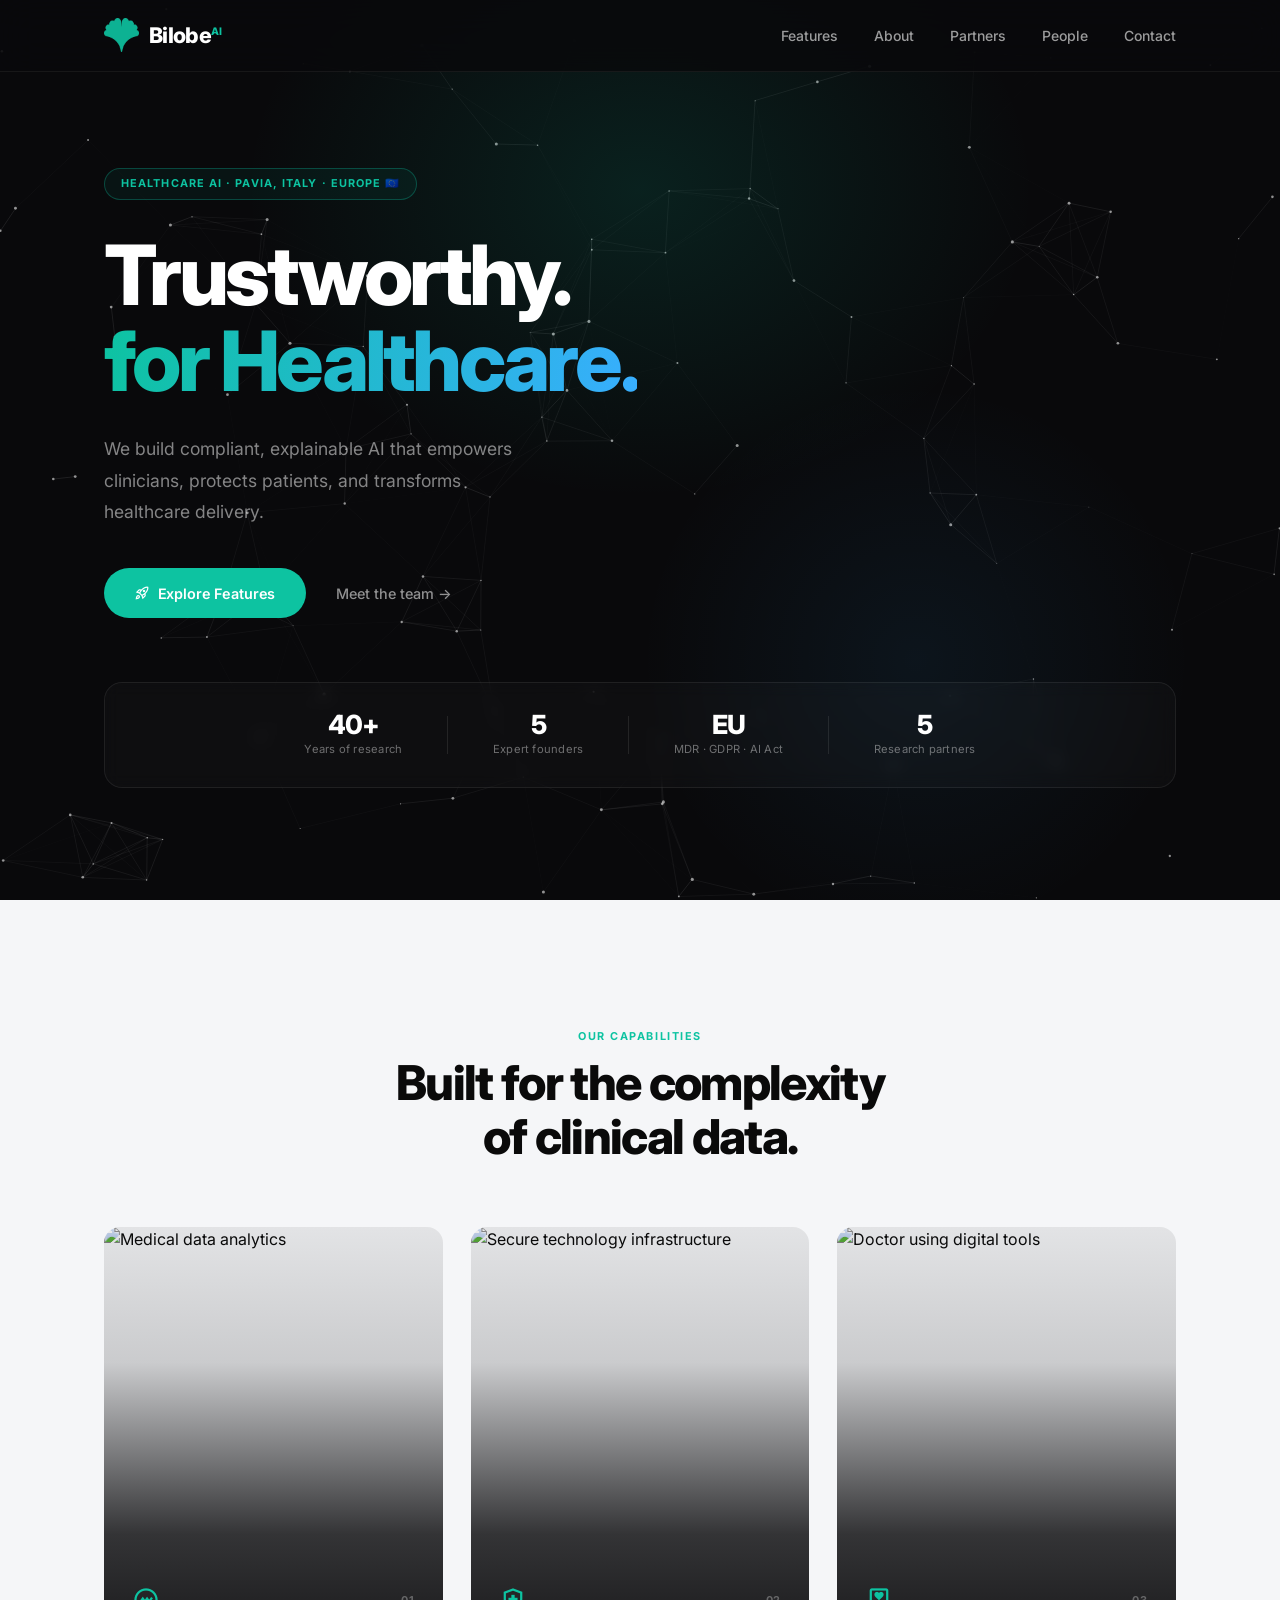
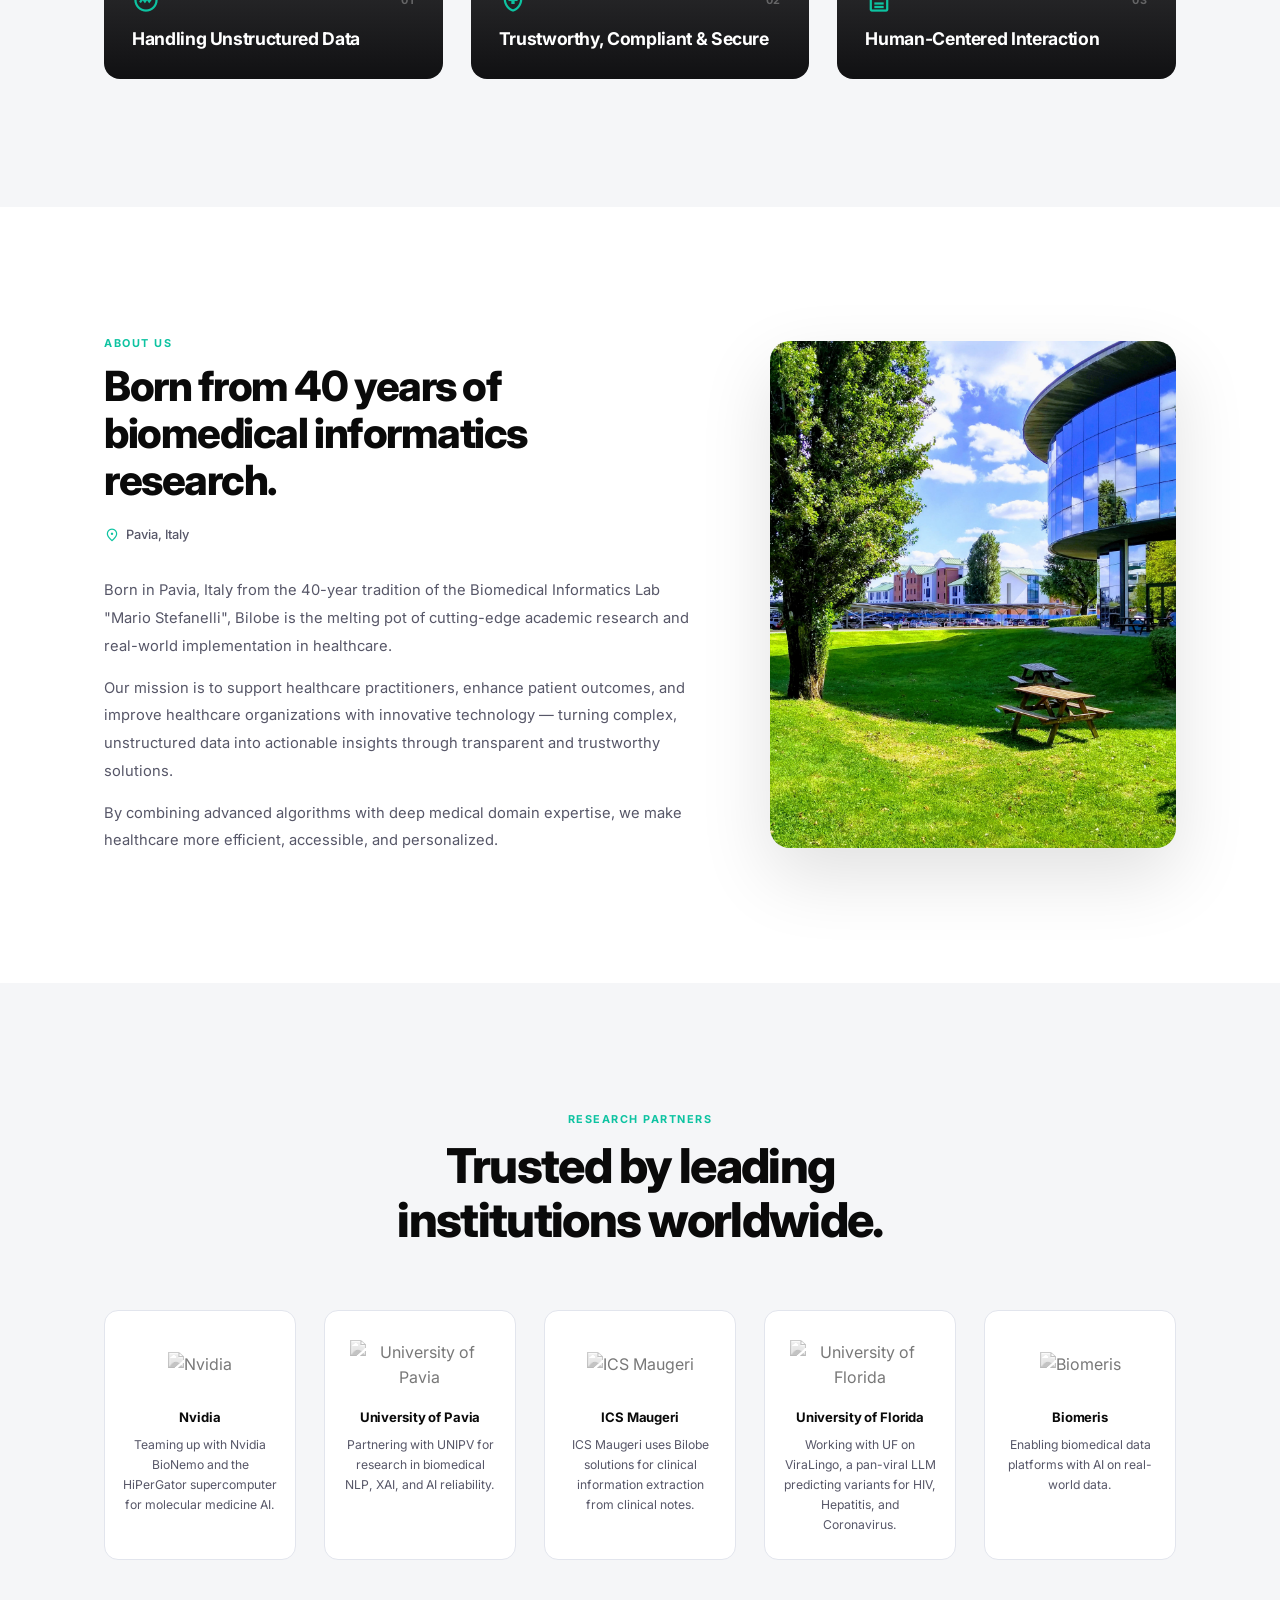
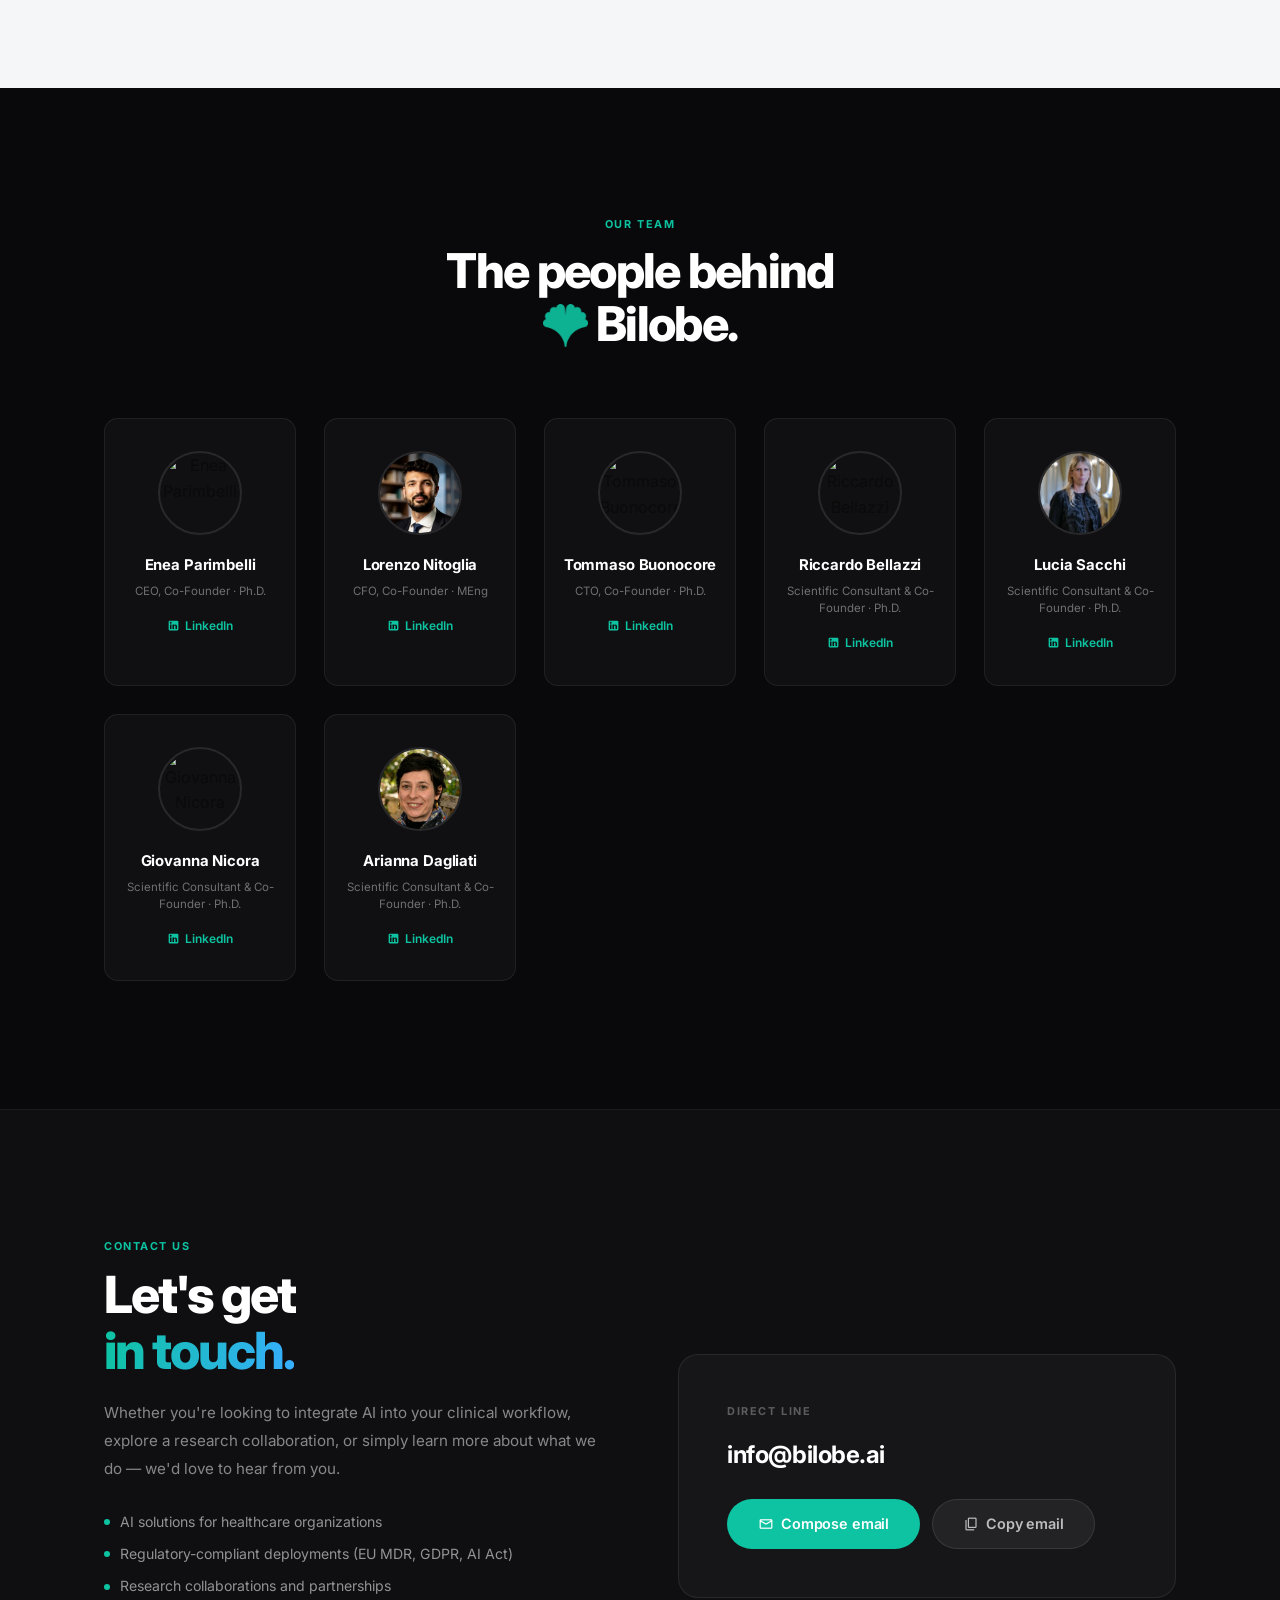
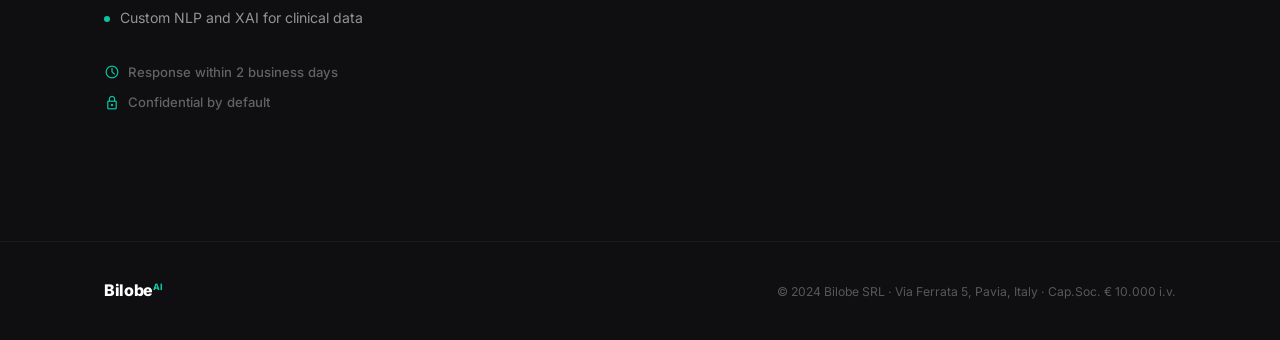
==== commit 948f0847: "website update" ====
--- a/index.html
+++ b/index.html
@@ -32,6 +32,7 @@
         <li><a href="#about">About</a></li>
         <li><a href="#partners">Partners</a></li>
         <li><a href="#contact">People</a></li>
+        <li><a href="#get-in-touch">Contact</a></li>
       </ul>
       <button class="nav-burger" aria-label="Open menu" aria-expanded="false">
         <span></span><span></span><span></span>
@@ -42,9 +43,9 @@
   <!-- HERO -->
   <section id="hero">
     <div class="hero-bg">
+      <canvas id="hero-canvas"></canvas>
       <div class="hero-glow-1"></div>
       <div class="hero-glow-2"></div>
-      <div class="hero-dots"></div>
     </div>
     <div class="container">
 
@@ -385,6 +386,54 @@
     </div>
   </section>
 
+  <!-- CONTACT US -->
+  <section id="get-in-touch">
+    <div class="container">
+      <div class="contact-layout">
+
+        <div class="contact-left reveal">
+          <p class="label">Contact Us</p>
+          <h2 class="contact-title">Let's get<br><span class="accent-text">in touch.</span></h2>
+          <p class="contact-intro">Whether you're looking to integrate AI into your clinical workflow, explore a research collaboration, or simply learn more about what we do — we'd love to hear from you.</p>
+          <ul class="contact-services">
+            <li>AI solutions for healthcare organizations</li>
+            <li>Regulatory-compliant deployments (EU MDR, GDPR, AI Act)</li>
+            <li>Research collaborations and partnerships</li>
+            <li>Custom NLP and XAI for clinical data</li>
+          </ul>
+          <div class="contact-trust">
+            <div class="trust-item">
+              <span class="material-symbols-outlined">schedule</span>
+              Response within 2 business days
+            </div>
+            <div class="trust-item">
+              <span class="material-symbols-outlined">lock</span>
+              Confidential by default
+            </div>
+          </div>
+        </div>
+
+        <div class="contact-right reveal delay-2">
+          <div class="contact-card">
+            <p class="contact-card-label">Direct line</p>
+            <a href="mailto:info@bilobe.ai" class="contact-email">info@bilobe.ai</a>
+            <div class="contact-actions">
+              <a href="mailto:info@bilobe.ai" class="btn-primary">
+                <span class="material-symbols-outlined">mail</span>
+                Compose email
+              </a>
+              <button class="btn-copy" id="copy-email-btn">
+                <span class="material-symbols-outlined">content_copy</span>
+                Copy email
+              </button>
+            </div>
+          </div>
+        </div>
+
+      </div>
+    </div>
+  </section>
+
   <!-- FOOTER -->
   <footer id="footer">
     <div class="container footer-inner">
--- a/style.css
+++ b/style.css
@@ -273,11 +273,12 @@
   right: 5%;
 }
 
-.hero-dots {
+#hero-canvas {
   position: absolute;
   inset: 0;
-  background-image: radial-gradient(rgba(255, 255, 255, 0.03) 1px, transparent 1px);
-  background-size: 30px 30px;
+  width: 100%;
+  height: 100%;
+  pointer-events: none;
 }
 
 .hero-split {
@@ -878,6 +879,145 @@
   opacity: 0.75;
 }
 
+/* ─── CONTACT US ──────────────────────────────────────── */
+#get-in-touch {
+  background: var(--dark-2);
+  border-top: 1px solid rgba(255, 255, 255, 0.05);
+}
+
+.contact-layout {
+  display: grid;
+  grid-template-columns: 1fr 1fr;
+  gap: clamp(3rem, 6vw, 6rem);
+  align-items: center;
+}
+
+.contact-title {
+  font-size: clamp(2rem, 4vw, 3.2rem);
+  font-weight: 800;
+  line-height: 1.1;
+  letter-spacing: -0.04em;
+  color: #fff;
+  margin-bottom: 1.25rem;
+}
+
+.contact-intro {
+  font-size: 0.95rem;
+  color: rgba(255, 255, 255, 0.5);
+  line-height: 1.85;
+  margin-bottom: 1.75rem;
+}
+
+.contact-services {
+  list-style: none;
+  display: flex;
+  flex-direction: column;
+  gap: 0.6rem;
+  margin-bottom: 2rem;
+}
+
+.contact-services li {
+  display: flex;
+  align-items: center;
+  gap: 0.65rem;
+  font-size: 0.88rem;
+  color: rgba(255, 255, 255, 0.55);
+}
+
+.contact-services li::before {
+  content: '';
+  width: 6px;
+  height: 6px;
+  border-radius: 50%;
+  background: var(--accent);
+  flex-shrink: 0;
+}
+
+.contact-trust {
+  display: flex;
+  flex-direction: column;
+  gap: 0.6rem;
+}
+
+.trust-item {
+  display: flex;
+  align-items: center;
+  gap: 0.5rem;
+  font-size: 0.82rem;
+  font-weight: 500;
+  color: rgba(255, 255, 255, 0.35);
+}
+
+.trust-item .material-symbols-outlined {
+  font-size: 1rem;
+  color: var(--accent);
+}
+
+.contact-card {
+  background: rgba(255, 255, 255, 0.03);
+  border: 1px solid rgba(255, 255, 255, 0.08);
+  border-radius: 20px;
+  padding: clamp(2rem, 4vw, 3rem);
+  display: flex;
+  flex-direction: column;
+  gap: 1rem;
+}
+
+.contact-card-label {
+  font-size: 0.68rem;
+  font-weight: 700;
+  letter-spacing: 0.14em;
+  text-transform: uppercase;
+  color: rgba(255, 255, 255, 0.3);
+}
+
+.contact-email {
+  font-size: clamp(1.1rem, 2.5vw, 1.5rem);
+  font-weight: 700;
+  color: #fff;
+  letter-spacing: -0.02em;
+  word-break: break-all;
+  transition: color 0.2s;
+}
+
+.contact-email:hover {
+  color: var(--accent);
+}
+
+.contact-actions {
+  display: flex;
+  gap: 0.75rem;
+  flex-wrap: wrap;
+  margin-top: 0.5rem;
+}
+
+.btn-copy {
+  display: inline-flex;
+  align-items: center;
+  gap: 0.45rem;
+  padding: 0.85rem 1.9rem;
+  background: rgba(255, 255, 255, 0.06);
+  color: rgba(255, 255, 255, 0.7);
+  font-family: inherit;
+  font-size: 0.9rem;
+  font-weight: 600;
+  border-radius: 100px;
+  border: 1px solid rgba(255, 255, 255, 0.1);
+  cursor: pointer;
+  letter-spacing: -0.01em;
+  transition: background 0.2s, color 0.2s, transform 0.2s;
+}
+
+.btn-copy:hover {
+  background: rgba(255, 255, 255, 0.1);
+  color: #fff;
+  transform: translateY(-2px);
+}
+
+.btn-copy .material-symbols-outlined {
+  font-size: 1rem;
+}
+
 /* ─── FOOTER ──────────────────────────────────────────── */
 #footer {
   background: var(--dark-2, #0F0F12);
@@ -939,6 +1079,10 @@
 }
 
 @media (max-width: 768px) {
+  .contact-layout {
+    grid-template-columns: 1fr;
+  }
+
   .nav-links {
     display: none;
   }
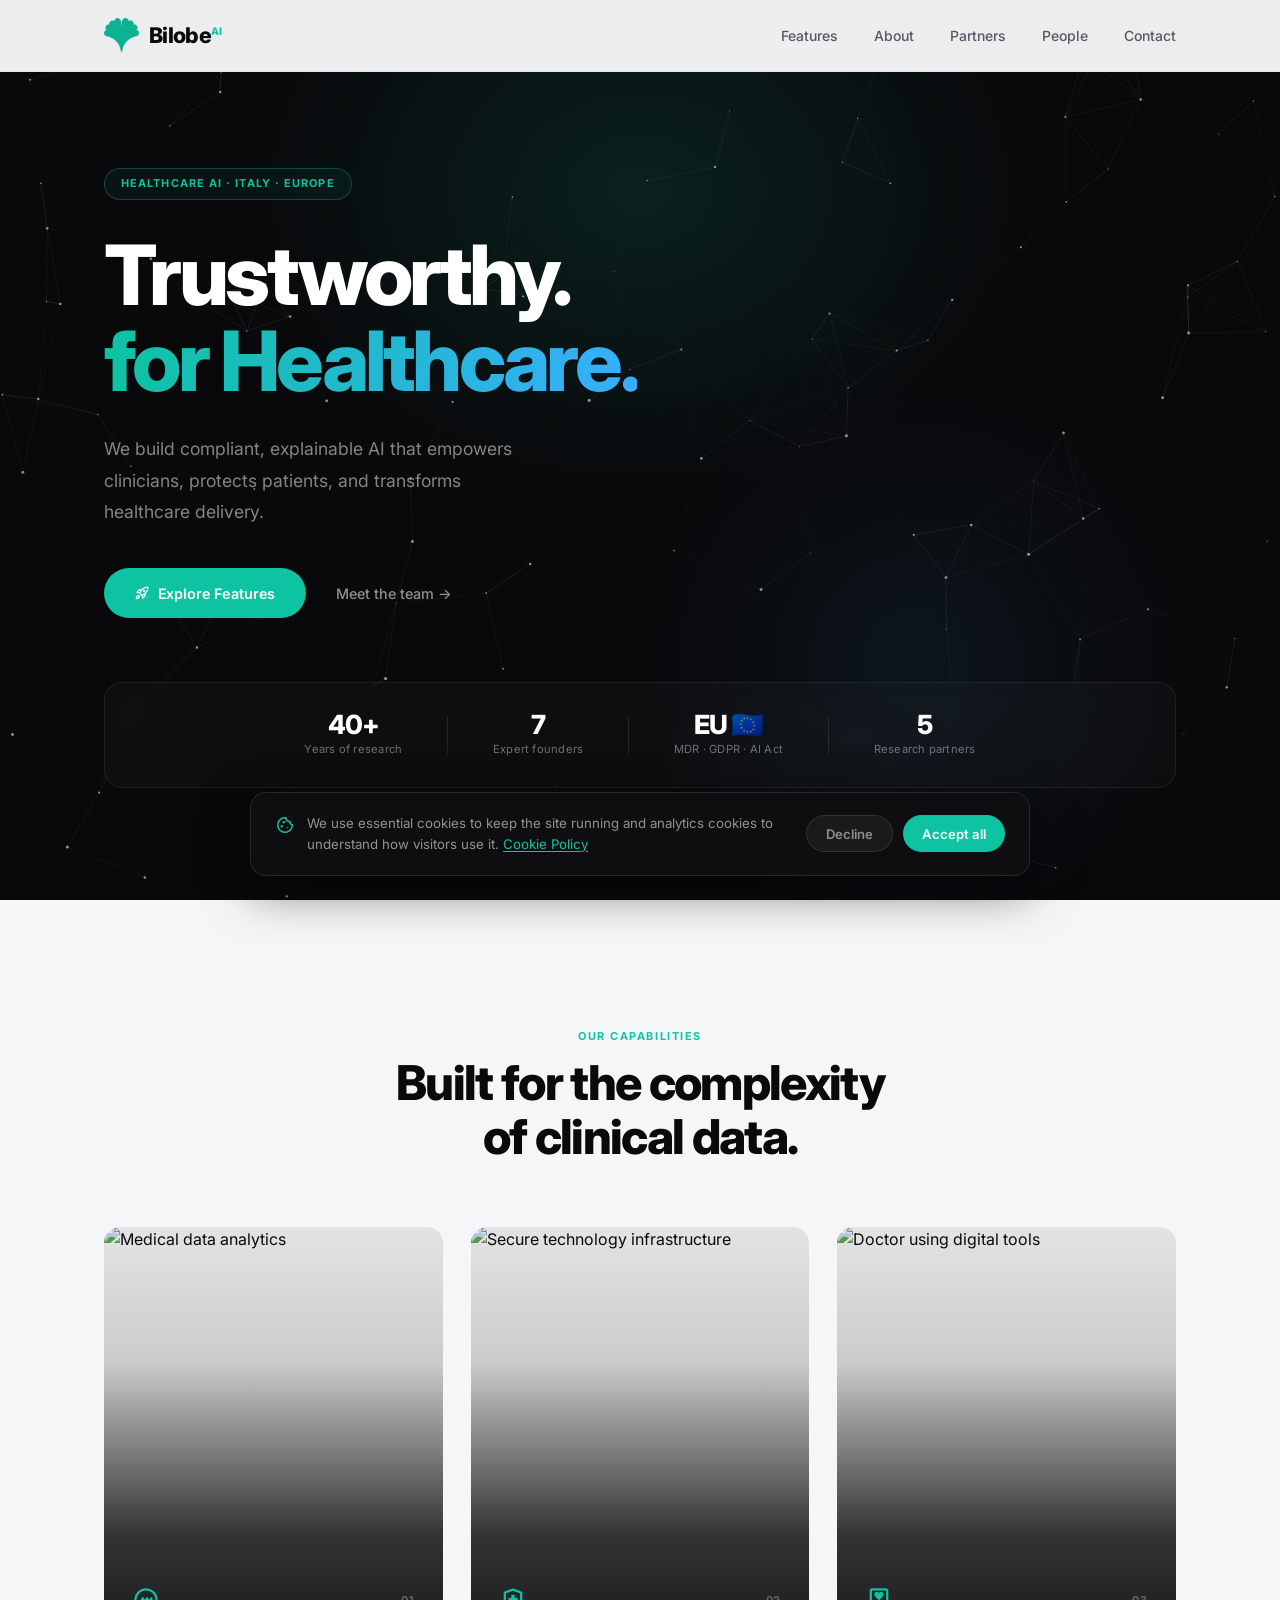
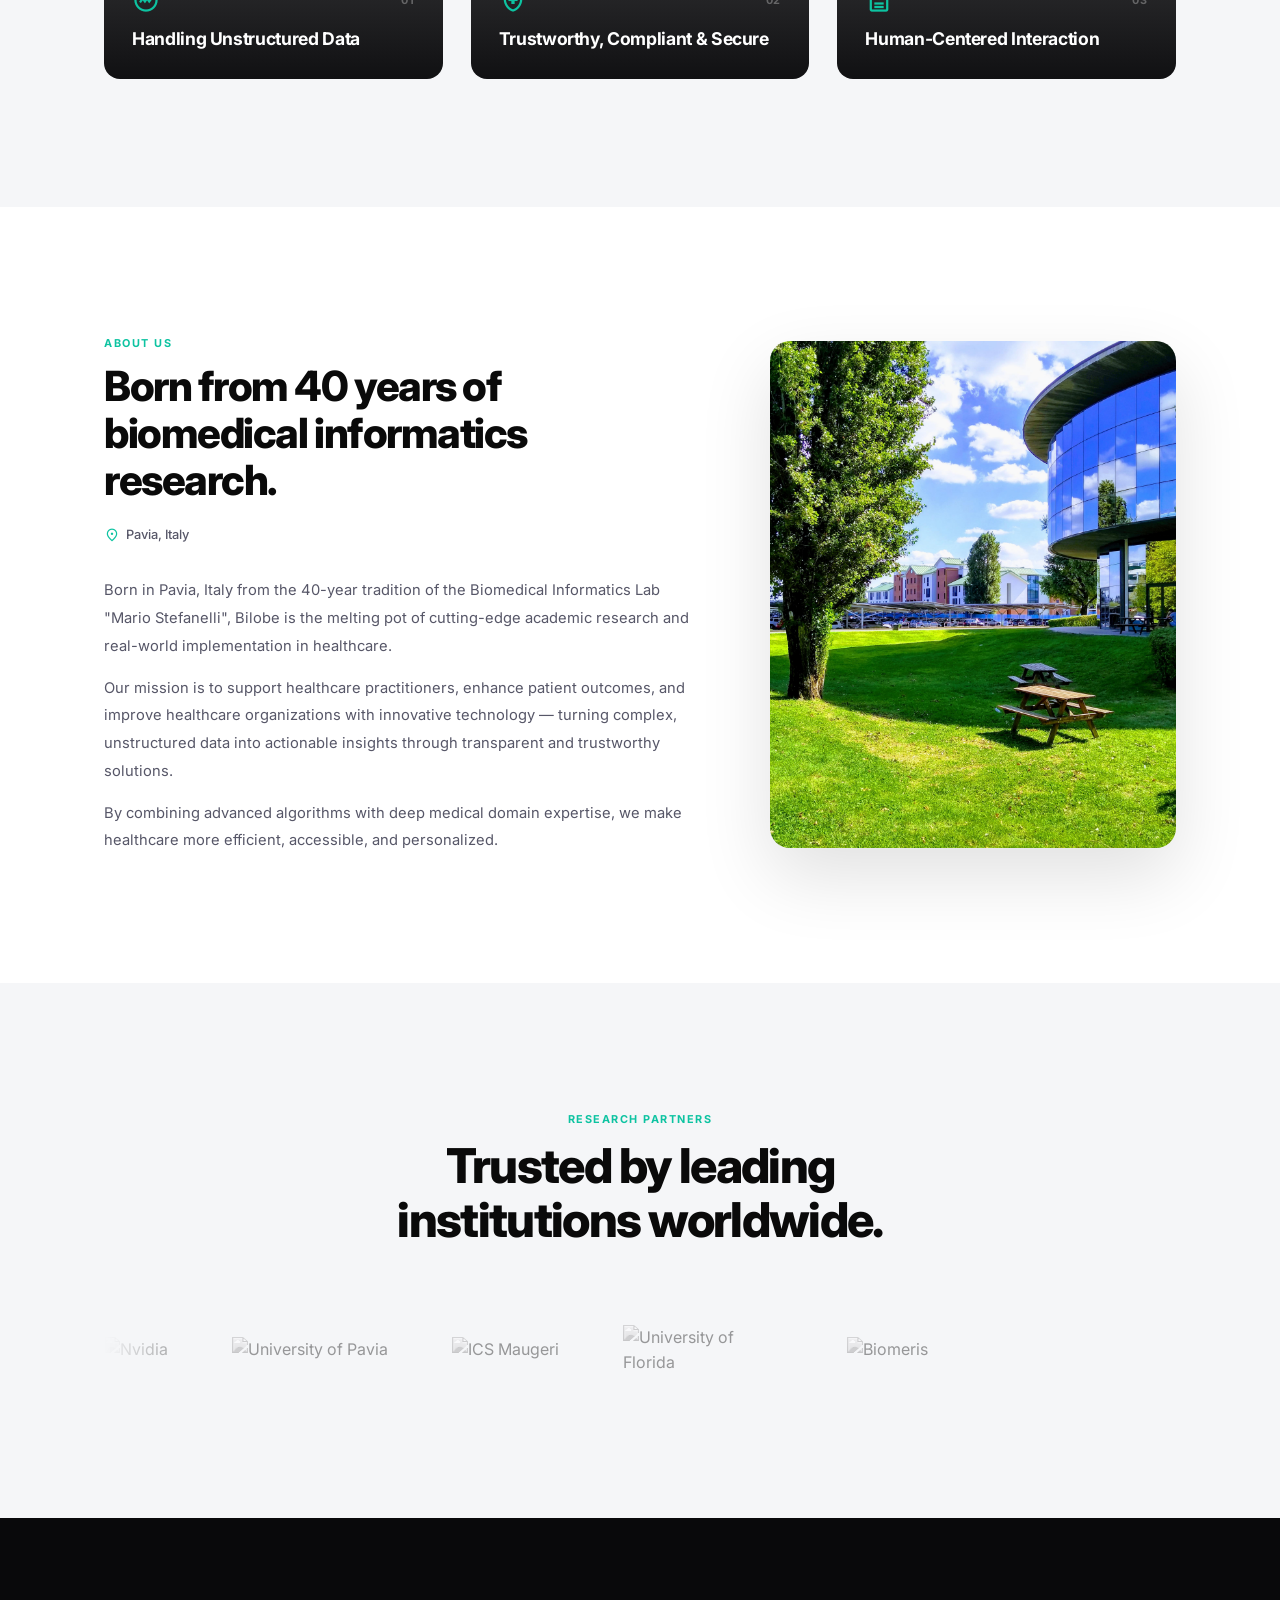
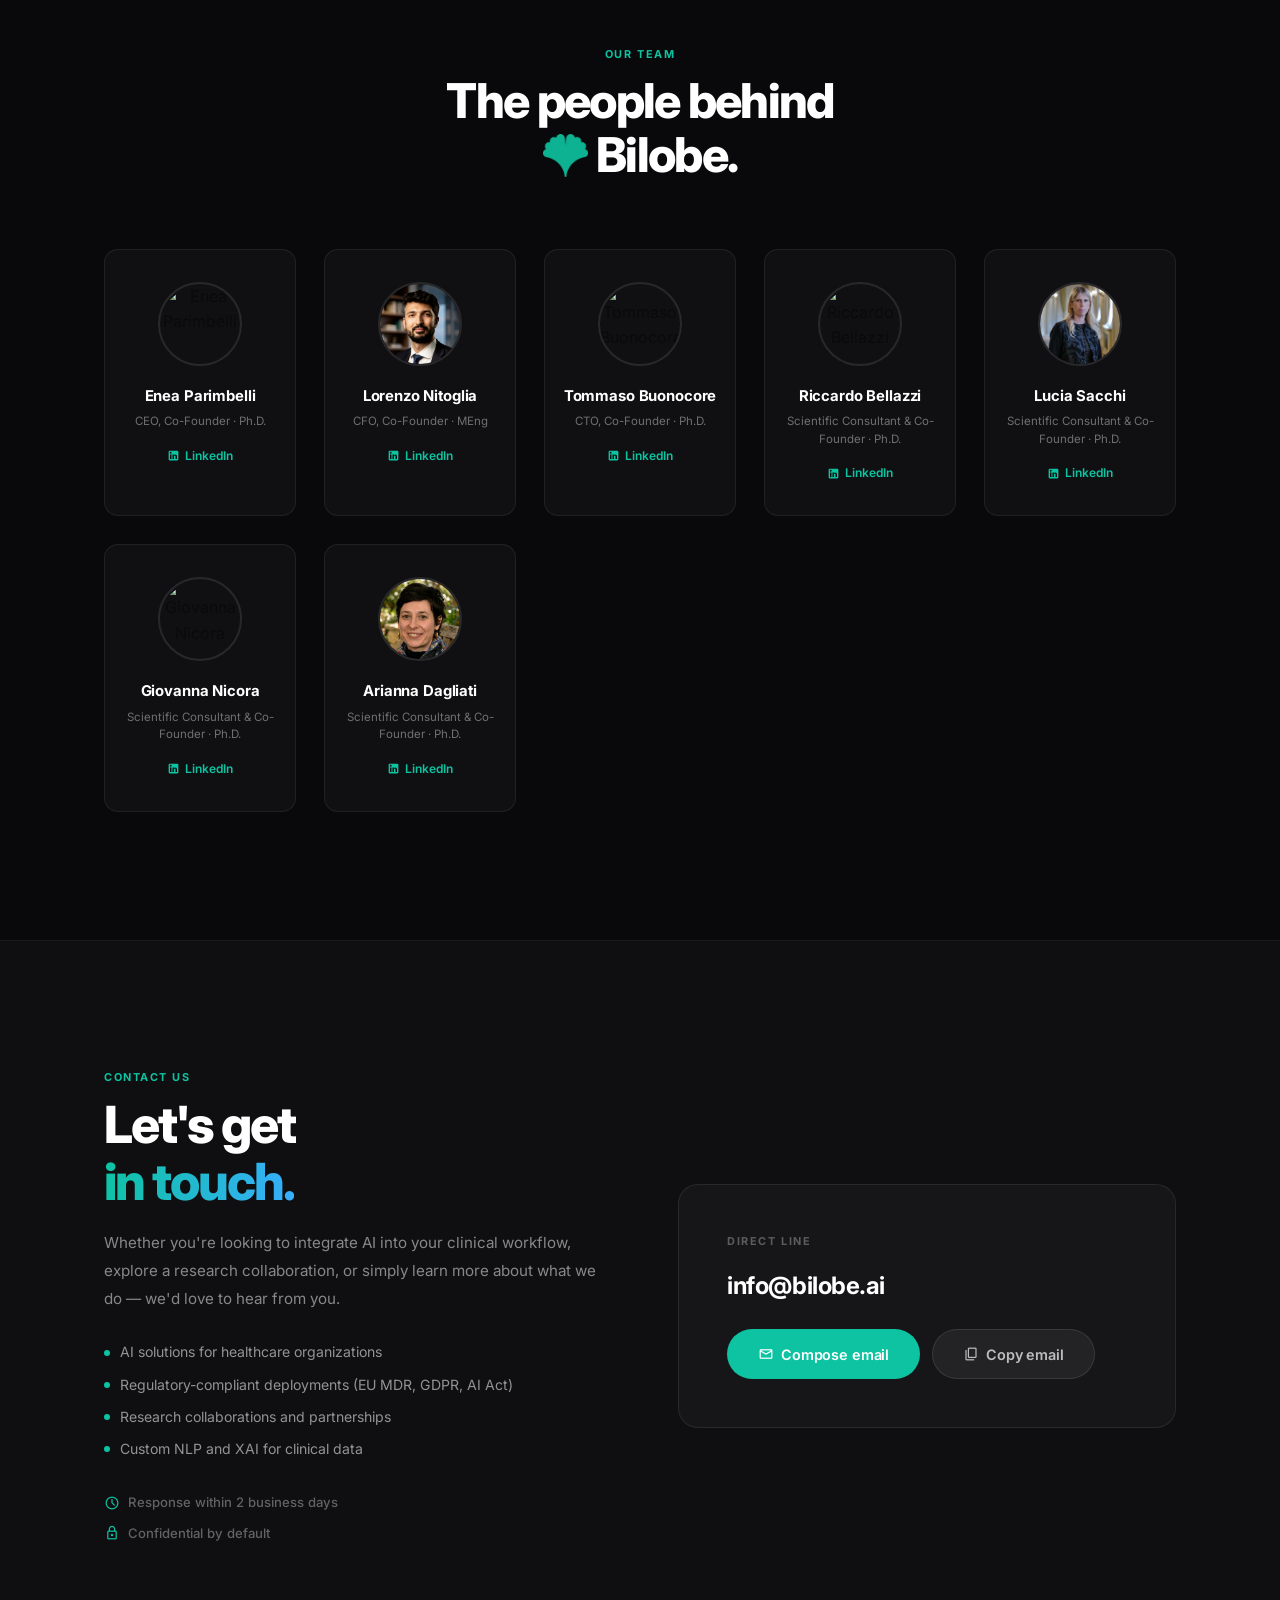
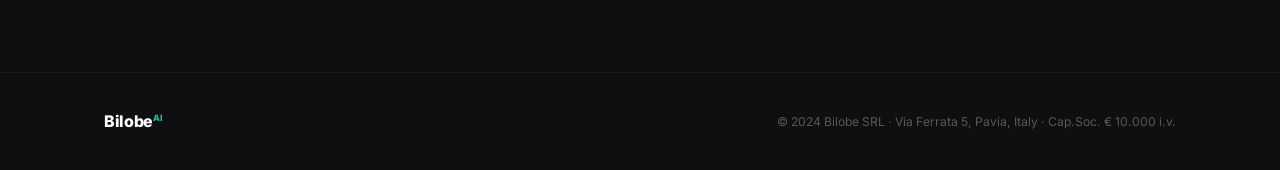
==== commit dc734461: "partners carousel + cookie" ====
--- a/index.html
+++ b/index.html
@@ -52,7 +52,7 @@
       <div class="hero-split">
         <!-- Text -->
         <div class="hero-text">
-          <div class="chip reveal">Healthcare AI · Pavia, Italy · Europe 🇪🇺</div>
+          <div class="chip reveal">Healthcare AI · Italy · Europe</div>
           <h1 class="hero-title">
             <span class="reveal delay-1">Trustworthy.</span>
             <span class="reveal delay-2 accent-text">for&nbsp;Healthcare.</span>
@@ -78,12 +78,12 @@
         </div>
         <div class="stat-div" aria-hidden="true"></div>
         <div class="stat">
-          <span class="stat-num">5</span>
+          <span class="stat-num">7</span>
           <span class="stat-lbl">Expert founders</span>
         </div>
         <div class="stat-div" aria-hidden="true"></div>
         <div class="stat">
-          <span class="stat-num">EU</span>
+          <span class="stat-num">EU 🇪🇺</span>
           <span class="stat-lbl">MDR · GDPR · AI Act</span>
         </div>
         <div class="stat-div" aria-hidden="true"></div>
@@ -198,47 +198,38 @@
         <p class="label">Research Partners</p>
         <h2>Trusted by leading<br>institutions worldwide.</h2>
       </div>
-      <div class="partners-grid">
-        <div class="partner-card reveal delay-1">
-          <div class="partner-logo-wrap">
-            <img
+      <div class="partners-carousel" aria-label="Research partners">
+        <div class="partners-track">
+          <!-- set 1 -->
+          <div class="partner-logo-item"><img
               src="https://www.nvidia.com/content/nvidiaGDC/it/it_IT/about-nvidia/legal-info/logo-brand-usage/_jcr_content/root/responsivegrid/nv_container_392921705/nv_container/nv_image.coreimg.100.1290.png/1722330970194/nvidia-logo-vert.png"
-              alt="Nvidia" loading="lazy">
-          </div>
-          <h4>Nvidia</h4>
-          <p>Teaming up with Nvidia BioNemo and the HiPerGator supercomputer for molecular medicine AI.</p>
-        </div>
-        <div class="partner-card reveal delay-2">
-          <div class="partner-logo-wrap">
-            <img
+              alt="Nvidia" loading="lazy"></div>
+          <div class="partner-logo-item"><img
               src="https://cralateneopv.unipv.it/wp-content/uploads/2019/01/MAIN_LOGO_scrittasotto_1000x1000-Nero-su-bianco-796x1024.png"
-              alt="University of Pavia" loading="lazy">
-          </div>
-          <h4>University of Pavia</h4>
-          <p>Partnering with UNIPV for research in biomedical NLP, XAI, and AI reliability.</p>
-        </div>
-        <div class="partner-card reveal delay-3">
-          <div class="partner-logo-wrap">
-            <img src="https://retecardiologica.it/wp-content/uploads/2020/03/corporate_rgb-768x384.jpg"
-              alt="ICS Maugeri" loading="lazy">
-          </div>
-          <h4>ICS Maugeri</h4>
-          <p>ICS Maugeri uses Bilobe solutions for clinical information extraction from clinical notes.</p>
-        </div>
-        <div class="partner-card reveal delay-4">
-          <div class="partner-logo-wrap">
-            <img src="https://static.studyusa.com/school/aws_D5Mhl-qAiYO-oOys2hJbtkfVGIITMoSV_lg_1x.png?format=webp"
-              alt="University of Florida" loading="lazy">
-          </div>
-          <h4>University of Florida</h4>
-          <p>Working with UF on ViraLingo, a pan-viral LLM predicting variants for HIV, Hepatitis, and Coronavirus.</p>
-        </div>
-        <div class="partner-card reveal delay-5">
-          <div class="partner-logo-wrap">
-            <img src="https://www.ehden.eu/wp-content/uploads/2019/12/Biomeris-logo.png" alt="Biomeris" loading="lazy">
-          </div>
-          <h4>Biomeris</h4>
-          <p>Enabling biomedical data platforms with AI on real-world data.</p>
+              alt="University of Pavia" loading="lazy"></div>
+          <div class="partner-logo-item"><img
+              src="https://retecardiologica.it/wp-content/uploads/2020/03/corporate_rgb-768x384.jpg" alt="ICS Maugeri"
+              loading="lazy"></div>
+          <div class="partner-logo-item"><img
+              src="https://static.studyusa.com/school/aws_D5Mhl-qAiYO-oOys2hJbtkfVGIITMoSV_lg_1x.png?format=webp"
+              alt="University of Florida" loading="lazy"></div>
+          <div class="partner-logo-item"><img src="https://www.ehden.eu/wp-content/uploads/2019/12/Biomeris-logo.png"
+              alt="Biomeris" loading="lazy"></div>
+          <!-- set 2 (duplicate for seamless loop) -->
+          <div class="partner-logo-item" aria-hidden="true"><img
+              src="https://www.nvidia.com/content/nvidiaGDC/it/it_IT/about-nvidia/legal-info/logo-brand-usage/_jcr_content/root/responsivegrid/nv_container_392921705/nv_container/nv_image.coreimg.100.1290.png/1722330970194/nvidia-logo-vert.png"
+              alt="" loading="lazy"></div>
+          <div class="partner-logo-item" aria-hidden="true"><img
+              src="https://cralateneopv.unipv.it/wp-content/uploads/2019/01/MAIN_LOGO_scrittasotto_1000x1000-Nero-su-bianco-796x1024.png"
+              alt="" loading="lazy"></div>
+          <div class="partner-logo-item" aria-hidden="true"><img
+              src="https://retecardiologica.it/wp-content/uploads/2020/03/corporate_rgb-768x384.jpg" alt=""
+              loading="lazy"></div>
+          <div class="partner-logo-item" aria-hidden="true"><img
+              src="https://static.studyusa.com/school/aws_D5Mhl-qAiYO-oOys2hJbtkfVGIITMoSV_lg_1x.png?format=webp" alt=""
+              loading="lazy"></div>
+          <div class="partner-logo-item" aria-hidden="true"><img
+              src="https://www.ehden.eu/wp-content/uploads/2019/12/Biomeris-logo.png" alt="" loading="lazy"></div>
         </div>
       </div>
     </div>
@@ -394,7 +385,8 @@
         <div class="contact-left reveal">
           <p class="label">Contact Us</p>
           <h2 class="contact-title">Let's get<br><span class="accent-text">in touch.</span></h2>
-          <p class="contact-intro">Whether you're looking to integrate AI into your clinical workflow, explore a research collaboration, or simply learn more about what we do — we'd love to hear from you.</p>
+          <p class="contact-intro">Whether you're looking to integrate AI into your clinical workflow, explore a
+            research collaboration, or simply learn more about what we do — we'd love to hear from you.</p>
           <ul class="contact-services">
             <li>AI solutions for healthcare organizations</li>
             <li>Regulatory-compliant deployments (EU MDR, GDPR, AI Act)</li>
@@ -434,6 +426,79 @@
     </div>
   </section>
 
+  <!-- COOKIE BANNER -->
+  <div id="cookie-banner" class="cookie-banner" role="region" aria-label="Cookie consent" hidden>
+    <div class="cookie-banner-inner">
+      <div class="cookie-banner-text">
+        <span class="material-symbols-outlined cookie-banner-icon">cookie</span>
+        <p>We use essential cookies to keep the site running and analytics cookies to understand how visitors use it.
+          <button class="cookie-policy-link" id="open-cookie-policy">Cookie Policy</button></p>
+      </div>
+      <div class="cookie-banner-actions">
+        <button class="btn-cookie-decline" id="cookie-decline">Decline</button>
+        <button class="btn-cookie-accept" id="cookie-accept">Accept all</button>
+      </div>
+    </div>
+  </div>
+
+  <!-- COOKIE POLICY MODAL -->
+  <div id="cookie-modal" class="cookie-modal" role="dialog" aria-modal="true" aria-labelledby="cookie-modal-title"
+    hidden>
+    <div class="cookie-modal-backdrop" id="cookie-modal-backdrop"></div>
+    <div class="cookie-modal-box">
+      <div class="cookie-modal-header">
+        <h2 id="cookie-modal-title">Cookie Policy</h2>
+        <button class="cookie-modal-close" id="close-cookie-modal" aria-label="Close">
+          <span class="material-symbols-outlined">close</span>
+        </button>
+      </div>
+      <div class="cookie-modal-body">
+        <p class="cookie-modal-updated">Last updated: March 2025</p>
+
+        <h3>What are cookies?</h3>
+        <p>Cookies are small text files placed on your device when you visit a website. They help the site remember
+          information about your visit and improve your experience.</p>
+
+        <h3>Cookies we use</h3>
+
+        <div class="cookie-table">
+          <div class="cookie-row cookie-row--head">
+            <span>Name</span><span>Type</span><span>Purpose</span><span>Duration</span>
+          </div>
+          <div class="cookie-row">
+            <span><code>cookie-consent</code></span>
+            <span class="cookie-tag essential">Essential</span>
+            <span>Stores your cookie consent choice so we don't ask again.</span>
+            <span>1 year</span>
+          </div>
+          <div class="cookie-row">
+            <span><code>_ga</code>, <code>_ga_*</code></span>
+            <span class="cookie-tag analytics">Analytics</span>
+            <span>Google Analytics — tracks page views and visitor behaviour in aggregate. Only set if you accept
+              analytics cookies.</span>
+            <span>2 years</span>
+          </div>
+        </div>
+
+        <h3>Third-party resources</h3>
+        <p>This site loads fonts from Google Fonts and images from external domains. These requests may result in
+          cookies or tracking set by those third parties under their own privacy policies.</p>
+
+        <h3>Your choices</h3>
+        <p>You can accept or decline non-essential cookies via the banner below. You can change your choice at any time
+          by clearing your browser's local storage or using the buttons below.</p>
+
+        <div class="cookie-modal-actions">
+          <button class="btn-cookie-decline" id="modal-cookie-decline">Decline analytics</button>
+          <button class="btn-cookie-accept" id="modal-cookie-accept">Accept all</button>
+        </div>
+
+        <h3>Contact</h3>
+        <p>For privacy-related questions contact us at <a href="mailto:info@bilobe.ai">info@bilobe.ai</a>.</p>
+      </div>
+    </div>
+  </div>
+
   <!-- FOOTER -->
   <footer id="footer">
     <div class="container footer-inner">
--- a/style.css
+++ b/style.css
@@ -697,83 +697,56 @@
   background: var(--bg-alt);
 }
 
-.partners-grid {
-  display: grid;
-  grid-template-columns: repeat(5, 1fr);
-  gap: var(--gap);
-}
-
-.partner-card {
-  background: var(--bg);
-  border: 1px solid var(--border);
-  border-radius: var(--radius);
-  padding: 1.75rem 1.1rem 1.5rem;
-  text-align: center;
-  position: relative;
+/* ─── PARTNERS CAROUSEL ───────────────────────────────── */
+.partners-carousel {
   overflow: hidden;
-  transition: border-color 0.25s,
-    transform 0.35s cubic-bezier(.16, 1, .3, 1),
-    box-shadow 0.35s cubic-bezier(.16, 1, .3, 1);
-}
-
-.partner-card::after {
-  content: '';
-  position: absolute;
-  bottom: 0;
-  left: 0;
-  height: 2px;
-  width: 100%;
-  background: var(--accent);
-  transform: scaleX(0);
-  transform-origin: left;
-  transition: transform 0.4s cubic-bezier(.16, 1, .3, 1);
-}
-
-.partner-card:hover {
-  border-color: rgba(13, 195, 161, 0.3);
-  transform: translateY(-4px);
-  box-shadow: 0 16px 44px rgba(0, 0, 0, 0.07);
-}
-
-.partner-card:hover::after {
-  transform: scaleX(1);
-}
-
-.partner-logo-wrap {
-  height: 52px;
+  mask-image: linear-gradient(to right, transparent 0%, black 8%, black 92%, transparent 100%);
+  -webkit-mask-image: linear-gradient(to right, transparent 0%, black 8%, black 92%, transparent 100%);
+}
+
+.partners-track {
+  display: flex;
+  align-items: center;
+  gap: clamp(2.5rem, 5vw, 4.5rem);
+  width: max-content;
+  animation: partners-scroll 28s linear infinite;
+}
+
+.partners-track:hover {
+  animation-play-state: paused;
+}
+
+@keyframes partners-scroll {
+  from {
+    transform: translateX(0);
+  }
+
+  to {
+    transform: translateX(-50%);
+  }
+}
+
+.partner-logo-item {
+  flex-shrink: 0;
   display: flex;
   align-items: center;
   justify-content: center;
-  margin-bottom: 1rem;
-}
-
-.partner-logo-wrap img {
-  max-height: 100%;
-  max-width: 90%;
+  height: 80px;
+}
+
+.partner-logo-item img {
+  max-height: 70px;
+  max-width: 160px;
   width: auto;
   object-fit: contain;
   filter: grayscale(1);
-  opacity: 0.55;
+  opacity: 0.4;
   transition: filter 0.35s, opacity 0.35s;
 }
 
-.partner-card:hover .partner-logo-wrap img {
+.partner-logo-item img:hover {
   filter: grayscale(0);
   opacity: 1;
-}
-
-.partner-card h4 {
-  font-size: 0.82rem;
-  font-weight: 700;
-  color: var(--text);
-  margin-bottom: 0.4rem;
-  letter-spacing: -0.01em;
-}
-
-.partner-card p {
-  font-size: 0.76rem;
-  color: var(--text-2);
-  line-height: 1.65;
 }
 
 /* ─── PEOPLE ──────────────────────────────────────────── */
@@ -1053,10 +1026,6 @@
 
 /* ─── RESPONSIVE ──────────────────────────────────────── */
 @media (max-width: 1024px) {
-  .partners-grid {
-    grid-template-columns: repeat(3, 1fr);
-  }
-
   .people-grid {
     grid-template-columns: repeat(3, 1fr);
   }
@@ -1134,10 +1103,6 @@
     transform: scaleX(1);
   }
 
-  .partners-grid {
-    grid-template-columns: repeat(2, 1fr);
-  }
-
   .people-grid {
     grid-template-columns: repeat(2, 1fr);
   }
@@ -1158,10 +1123,6 @@
 }
 
 @media (max-width: 480px) {
-  .partners-grid {
-    grid-template-columns: 1fr;
-  }
-
   .hero-actions {
     flex-direction: column;
     align-items: stretch;
@@ -1172,4 +1133,306 @@
   .btn-ghost {
     justify-content: center;
   }
+}
+
+/* ─── COOKIE BANNER ───────────────────────────────────── */
+.cookie-banner {
+  position: fixed;
+  bottom: 1.5rem;
+  left: 50%;
+  transform: translateX(-50%);
+  width: min(calc(100vw - 2rem), 780px);
+  background: rgba(15, 15, 18, 0.96);
+  border: 1px solid rgba(255, 255, 255, 0.1);
+  border-radius: 16px;
+  backdrop-filter: blur(20px);
+  -webkit-backdrop-filter: blur(20px);
+  box-shadow: 0 16px 48px rgba(0, 0, 0, 0.5);
+  z-index: 1100;
+  padding: 1.25rem 1.5rem;
+  animation: banner-in 0.4s cubic-bezier(.16, 1, .3, 1);
+}
+
+.cookie-banner[hidden] { display: none; }
+
+@keyframes banner-in {
+  from { opacity: 0; transform: translateX(-50%) translateY(12px); }
+  to   { opacity: 1; transform: translateX(-50%) translateY(0); }
+}
+
+.cookie-banner-inner {
+  display: flex;
+  align-items: center;
+  gap: 1.25rem;
+  flex-wrap: wrap;
+}
+
+.cookie-banner-text {
+  display: flex;
+  align-items: flex-start;
+  gap: 0.75rem;
+  flex: 1;
+  min-width: 0;
+}
+
+.cookie-banner-icon {
+  font-size: 1.25rem;
+  color: var(--accent);
+  flex-shrink: 0;
+  margin-top: 0.1rem;
+}
+
+.cookie-banner-text p {
+  font-size: 0.83rem;
+  color: rgba(255, 255, 255, 0.55);
+  line-height: 1.6;
+}
+
+.cookie-policy-link {
+  background: none;
+  border: none;
+  padding: 0;
+  font: inherit;
+  font-size: inherit;
+  color: var(--accent);
+  cursor: pointer;
+  text-decoration: underline;
+  text-underline-offset: 2px;
+}
+
+.cookie-policy-link:hover {
+  opacity: 0.8;
+}
+
+.cookie-banner-actions {
+  display: flex;
+  gap: 0.6rem;
+  flex-shrink: 0;
+}
+
+.btn-cookie-decline {
+  padding: 0.6rem 1.2rem;
+  font-family: inherit;
+  font-size: 0.82rem;
+  font-weight: 600;
+  color: rgba(255, 255, 255, 0.5);
+  background: rgba(255, 255, 255, 0.05);
+  border: 1px solid rgba(255, 255, 255, 0.1);
+  border-radius: 100px;
+  cursor: pointer;
+  transition: background 0.2s, color 0.2s;
+}
+
+.btn-cookie-decline:hover {
+  background: rgba(255, 255, 255, 0.09);
+  color: rgba(255, 255, 255, 0.8);
+}
+
+.btn-cookie-accept {
+  padding: 0.6rem 1.2rem;
+  font-family: inherit;
+  font-size: 0.82rem;
+  font-weight: 600;
+  color: #fff;
+  background: var(--accent);
+  border: none;
+  border-radius: 100px;
+  cursor: pointer;
+  transition: background 0.2s, transform 0.2s;
+}
+
+.btn-cookie-accept:hover {
+  background: var(--accent-d);
+  transform: translateY(-1px);
+}
+
+/* ─── COOKIE MODAL ────────────────────────────────────── */
+.cookie-modal[hidden] { display: none; }
+
+.cookie-modal {
+  position: fixed;
+  inset: 0;
+  z-index: 1200;
+  display: flex;
+  align-items: center;
+  justify-content: center;
+  padding: 1rem;
+}
+
+.cookie-modal-backdrop {
+  position: absolute;
+  inset: 0;
+  background: rgba(0, 0, 0, 0.65);
+  backdrop-filter: blur(4px);
+  -webkit-backdrop-filter: blur(4px);
+}
+
+.cookie-modal-box {
+  position: relative;
+  background: #16161a;
+  border: 1px solid rgba(255, 255, 255, 0.1);
+  border-radius: 20px;
+  width: min(100%, 640px);
+  max-height: 82vh;
+  display: flex;
+  flex-direction: column;
+  box-shadow: 0 32px 80px rgba(0, 0, 0, 0.6);
+  animation: modal-in 0.35s cubic-bezier(.16, 1, .3, 1);
+}
+
+@keyframes modal-in {
+  from { opacity: 0; transform: scale(0.96) translateY(8px); }
+  to   { opacity: 1; transform: scale(1) translateY(0); }
+}
+
+.cookie-modal-header {
+  display: flex;
+  align-items: center;
+  justify-content: space-between;
+  padding: 1.5rem 1.75rem 1.25rem;
+  border-bottom: 1px solid rgba(255, 255, 255, 0.07);
+  flex-shrink: 0;
+}
+
+.cookie-modal-header h2 {
+  font-size: 1.15rem;
+  font-weight: 700;
+  color: #fff;
+  letter-spacing: -0.02em;
+}
+
+.cookie-modal-close {
+  background: none;
+  border: none;
+  color: rgba(255, 255, 255, 0.4);
+  cursor: pointer;
+  padding: 4px;
+  display: flex;
+  align-items: center;
+  transition: color 0.2s;
+}
+
+.cookie-modal-close:hover {
+  color: #fff;
+}
+
+.cookie-modal-body {
+  padding: 1.5rem 1.75rem;
+  overflow-y: auto;
+  flex: 1;
+  display: flex;
+  flex-direction: column;
+  gap: 1rem;
+}
+
+.cookie-modal-updated {
+  font-size: 0.75rem;
+  color: rgba(255, 255, 255, 0.3);
+}
+
+.cookie-modal-body h3 {
+  font-size: 0.88rem;
+  font-weight: 700;
+  color: #fff;
+  letter-spacing: -0.01em;
+  margin-top: 0.5rem;
+}
+
+.cookie-modal-body p {
+  font-size: 0.85rem;
+  color: rgba(255, 255, 255, 0.5);
+  line-height: 1.75;
+}
+
+.cookie-modal-body a {
+  color: var(--accent);
+  text-decoration: underline;
+  text-underline-offset: 2px;
+}
+
+.cookie-table {
+  border: 1px solid rgba(255, 255, 255, 0.07);
+  border-radius: 10px;
+  overflow: hidden;
+  font-size: 0.8rem;
+}
+
+.cookie-row {
+  display: grid;
+  grid-template-columns: 1.8fr 1fr 2.5fr 1fr;
+  gap: 0;
+  border-bottom: 1px solid rgba(255, 255, 255, 0.06);
+}
+
+.cookie-row:last-child {
+  border-bottom: none;
+}
+
+.cookie-row > * {
+  padding: 0.65rem 0.85rem;
+  color: rgba(255, 255, 255, 0.5);
+  line-height: 1.5;
+}
+
+.cookie-row--head > * {
+  font-size: 0.7rem;
+  font-weight: 700;
+  letter-spacing: 0.08em;
+  text-transform: uppercase;
+  color: rgba(255, 255, 255, 0.25);
+  background: rgba(255, 255, 255, 0.02);
+}
+
+.cookie-row code {
+  font-family: monospace;
+  font-size: 0.78rem;
+  color: rgba(255, 255, 255, 0.7);
+}
+
+.cookie-tag {
+  display: inline-flex;
+  align-items: center;
+  padding: 0.2rem 0.55rem;
+  border-radius: 100px;
+  font-size: 0.7rem;
+  font-weight: 700;
+  letter-spacing: 0.04em;
+  width: fit-content;
+  margin-top: 0.15rem;
+}
+
+.cookie-tag.essential {
+  background: rgba(13, 195, 161, 0.12);
+  color: var(--accent);
+}
+
+.cookie-tag.analytics {
+  background: rgba(56, 174, 255, 0.12);
+  color: #38AEFF;
+}
+
+.cookie-modal-actions {
+  display: flex;
+  gap: 0.75rem;
+  flex-wrap: wrap;
+  padding-top: 0.5rem;
+}
+
+@media (max-width: 540px) {
+  .cookie-banner-inner {
+    flex-direction: column;
+    align-items: stretch;
+  }
+
+  .cookie-banner-actions {
+    justify-content: flex-end;
+  }
+
+  .cookie-row {
+    grid-template-columns: 1fr 1fr;
+  }
+
+  .cookie-row > *:nth-child(3) {
+    grid-column: 1 / -1;
+  }
 }
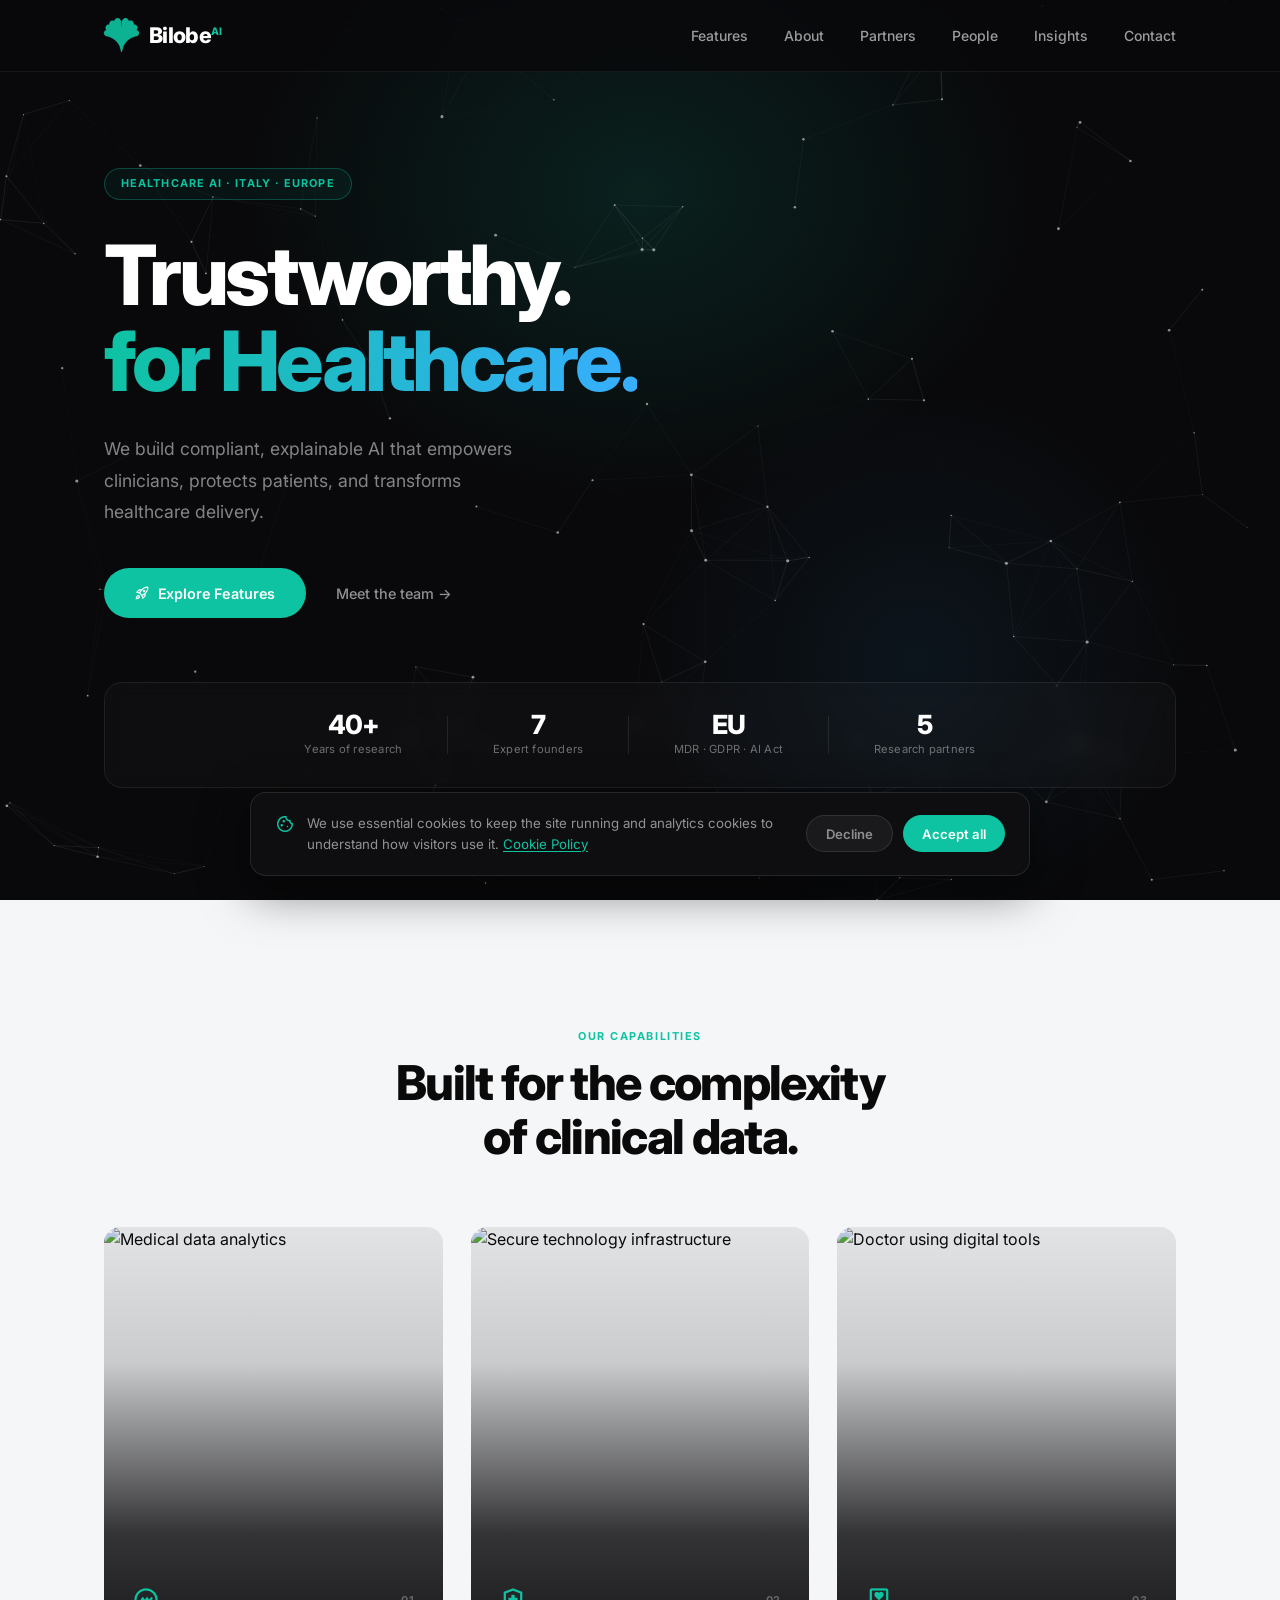
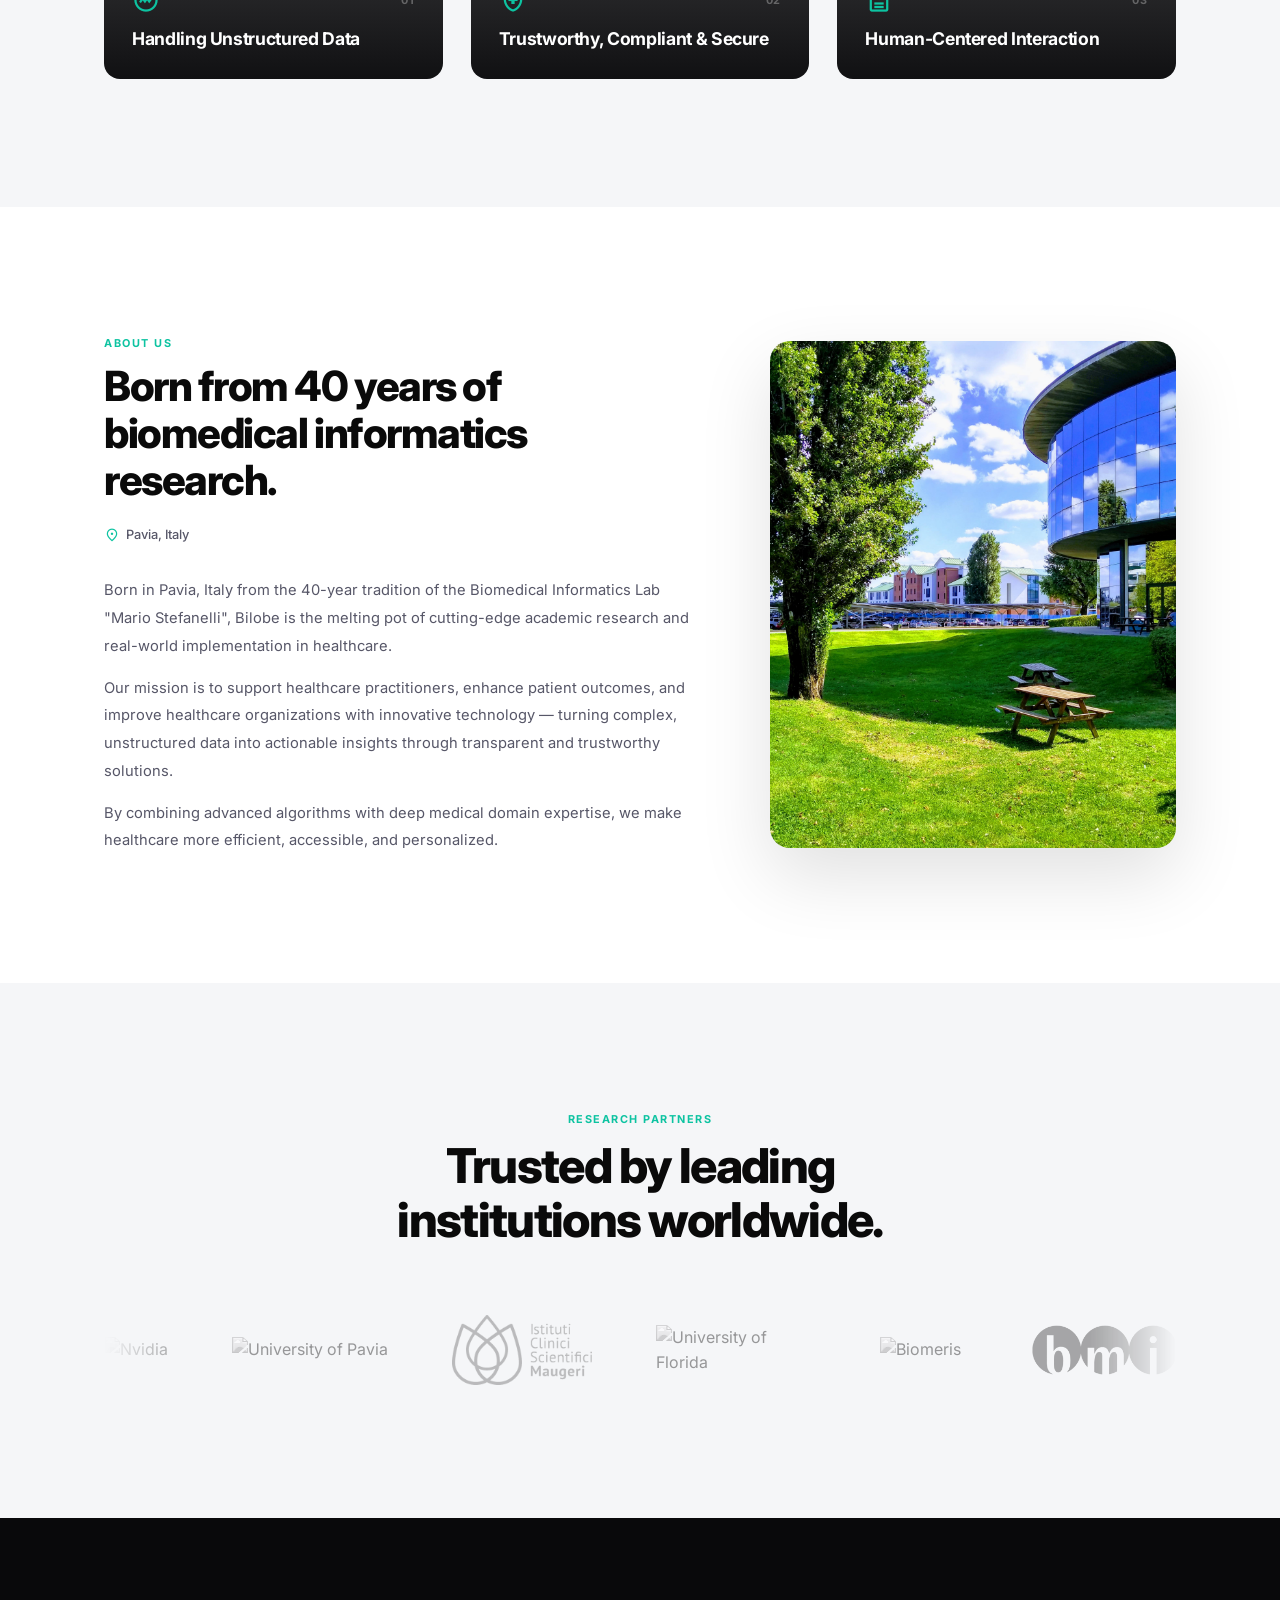
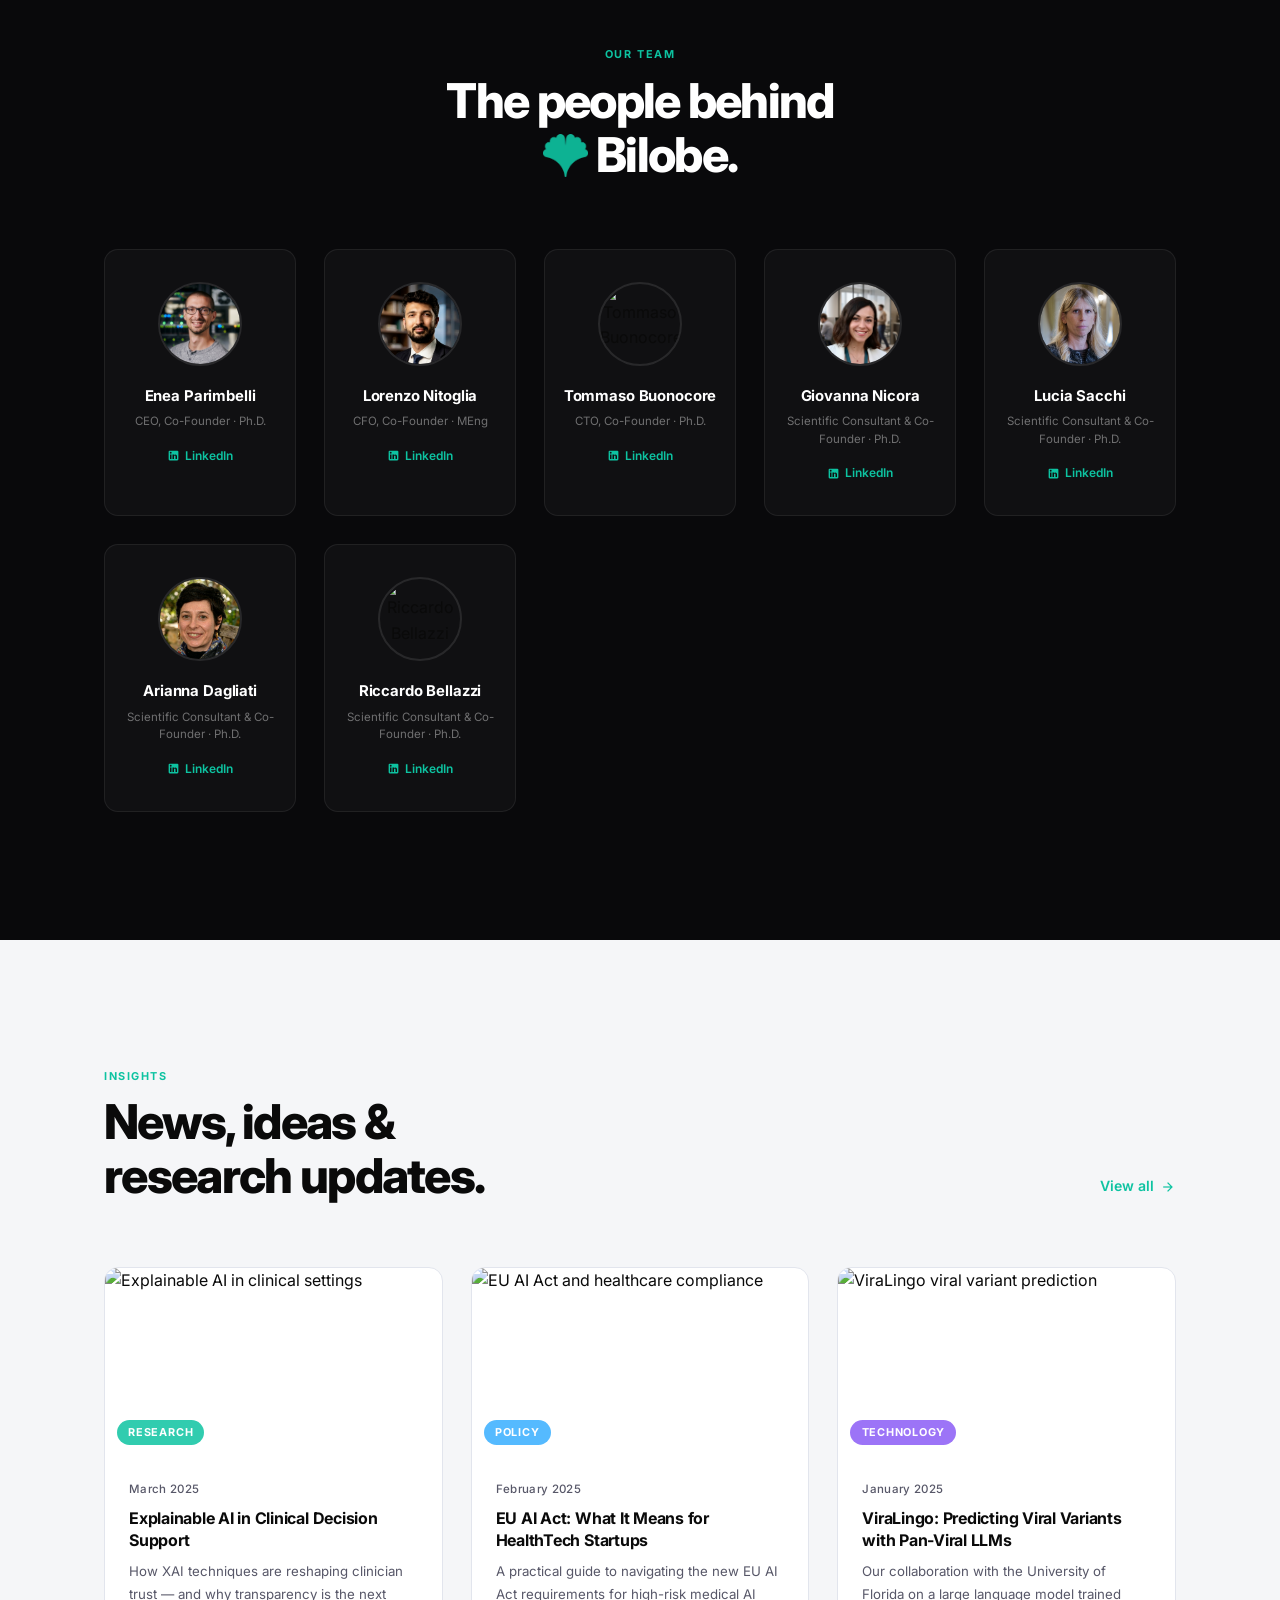
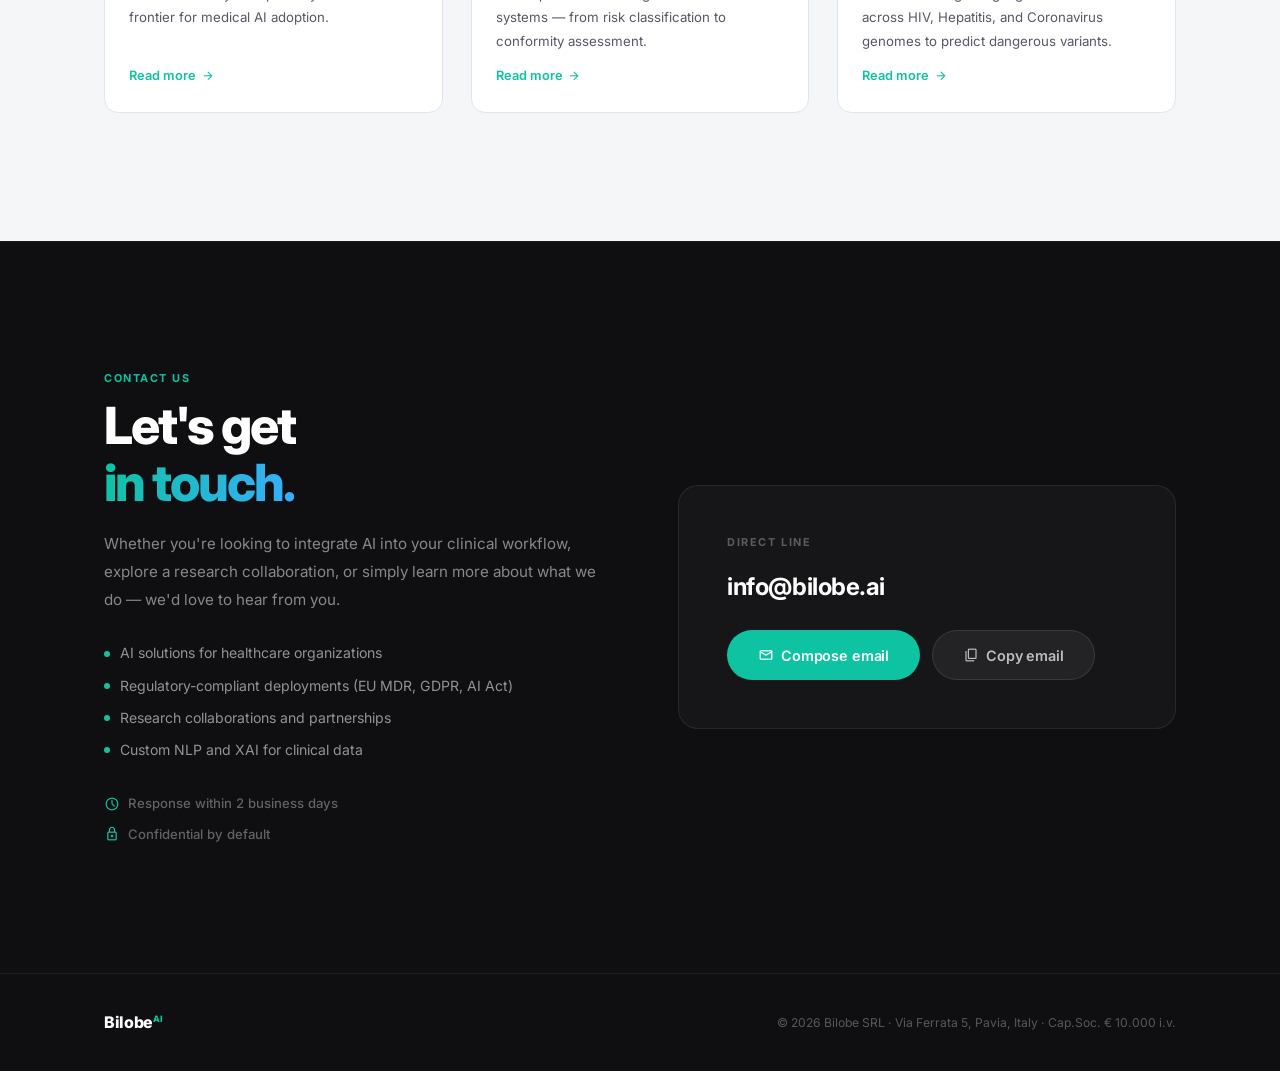
==== commit d9677bc0: "Add articles and insights page" ====
--- a/index.html
+++ b/index.html
@@ -32,6 +32,7 @@
         <li><a href="#about">About</a></li>
         <li><a href="#partners">Partners</a></li>
         <li><a href="#contact">People</a></li>
+        <li><a href="#insights">Insights</a></li>
         <li><a href="#get-in-touch">Contact</a></li>
       </ul>
       <button class="nav-burger" aria-label="Open menu" aria-expanded="false">
@@ -83,7 +84,7 @@
         </div>
         <div class="stat-div" aria-hidden="true"></div>
         <div class="stat">
-          <span class="stat-num">EU 🇪🇺</span>
+          <span class="stat-num">EU</span>
           <span class="stat-lbl">MDR · GDPR · AI Act</span>
         </div>
         <div class="stat-div" aria-hidden="true"></div>
@@ -207,14 +208,13 @@
           <div class="partner-logo-item"><img
               src="https://cralateneopv.unipv.it/wp-content/uploads/2019/01/MAIN_LOGO_scrittasotto_1000x1000-Nero-su-bianco-796x1024.png"
               alt="University of Pavia" loading="lazy"></div>
-          <div class="partner-logo-item"><img
-              src="https://retecardiologica.it/wp-content/uploads/2020/03/corporate_rgb-768x384.jpg" alt="ICS Maugeri"
-              loading="lazy"></div>
+          <div class="partner-logo-item"><img src="./images/sponsor/maugeri.png" alt="ICS Maugeri" loading="lazy"></div>
           <div class="partner-logo-item"><img
               src="https://static.studyusa.com/school/aws_D5Mhl-qAiYO-oOys2hJbtkfVGIITMoSV_lg_1x.png?format=webp"
               alt="University of Florida" loading="lazy"></div>
           <div class="partner-logo-item"><img src="https://www.ehden.eu/wp-content/uploads/2019/12/Biomeris-logo.png"
               alt="Biomeris" loading="lazy"></div>
+          <div class="partner-logo-item"><img src="./images/sponsor/bmi.png" alt="BMI" loading="lazy"></div>
           <!-- set 2 (duplicate for seamless loop) -->
           <div class="partner-logo-item" aria-hidden="true"><img
               src="https://www.nvidia.com/content/nvidiaGDC/it/it_IT/about-nvidia/legal-info/logo-brand-usage/_jcr_content/root/responsivegrid/nv_container_392921705/nv_container/nv_image.coreimg.100.1290.png/1722330970194/nvidia-logo-vert.png"
@@ -222,14 +222,14 @@
           <div class="partner-logo-item" aria-hidden="true"><img
               src="https://cralateneopv.unipv.it/wp-content/uploads/2019/01/MAIN_LOGO_scrittasotto_1000x1000-Nero-su-bianco-796x1024.png"
               alt="" loading="lazy"></div>
-          <div class="partner-logo-item" aria-hidden="true"><img
-              src="https://retecardiologica.it/wp-content/uploads/2020/03/corporate_rgb-768x384.jpg" alt=""
+          <div class="partner-logo-item" aria-hidden="true"><img src="./images/sponsor/maugeri.png" alt="ICS Maugeri"
               loading="lazy"></div>
           <div class="partner-logo-item" aria-hidden="true"><img
               src="https://static.studyusa.com/school/aws_D5Mhl-qAiYO-oOys2hJbtkfVGIITMoSV_lg_1x.png?format=webp" alt=""
               loading="lazy"></div>
           <div class="partner-logo-item" aria-hidden="true"><img
               src="https://www.ehden.eu/wp-content/uploads/2019/12/Biomeris-logo.png" alt="" loading="lazy"></div>
+          <div class="partner-logo-item"><img src="./images/sponsor/bmi.png" alt="BMI" loading="lazy"></div>
         </div>
       </div>
     </div>
@@ -246,8 +246,7 @@
 
         <div class="person-card reveal delay-1">
           <div class="person-img-wrap">
-            <img src="https://www.tedxpavia.com/wp-content/uploads/2024/03/Speaker-TEDxPavia-2024-2.png"
-              alt="Enea Parimbelli" loading="lazy">
+            <img src="./images/team/enea-parimbelli.png" alt="Enea Parimbelli" loading="lazy">
           </div>
           <div class="person-info">
             <h3>Enea Parimbelli</h3>
@@ -299,6 +298,59 @@
           </div>
         </div>
 
+        <div class="person-card reveal delay-6">
+          <div class="person-img-wrap">
+            <img src="./images/team/giovanna-nicora.png" alt="Giovanna Nicora" loading="lazy">
+          </div>
+          <div class="person-info">
+            <h3>Giovanna Nicora</h3>
+            <p class="person-role">Scientific Consultant &amp; Co-Founder · Ph.D.</p>
+            <a href="https://www.linkedin.com/in/giovanna-nicora-826110143/" target="_blank" rel="noopener"
+              class="linkedin-link">
+              <svg viewBox="0 0 24 24" fill="currentColor" width="13" height="13" aria-hidden="true">
+                <path
+                  d="M19 3a2 2 0 0 1 2 2v14a2 2 0 0 1-2 2H5a2 2 0 0 1-2-2V5a2 2 0 0 1 2-2h14m-.5 15.5v-5.3a3.26 3.26 0 0 0-3.26-3.26c-.85 0-1.84.52-2.32 1.3v-1.11h-2.79v8.37h2.79v-4.93c0-.77.62-1.4 1.39-1.4a1.4 1.4 0 0 1 1.4 1.4v4.93h2.79M6.88 8.56a1.68 1.68 0 0 0 1.68-1.68c0-.93-.75-1.69-1.68-1.69a1.69 1.69 0 0 0-1.69 1.69c0 .93.76 1.68 1.69 1.68m1.39 9.94v-8.37H5.5v8.37h2.77z" />
+              </svg>
+              LinkedIn
+            </a>
+          </div>
+        </div>
+
+        <div class="person-card reveal delay-5">
+          <div class="person-img-wrap">
+            <img src="./images/team/lucia-sacchi.png" alt="Lucia Sacchi" loading="lazy">
+          </div>
+          <div class="person-info">
+            <h3>Lucia Sacchi</h3>
+            <p class="person-role">Scientific Consultant &amp; Co-Founder · Ph.D.</p>
+            <a href="https://www.linkedin.com/in/lucia-sacchi/" target="_blank" rel="noopener" class="linkedin-link">
+              <svg viewBox="0 0 24 24" fill="currentColor" width="13" height="13" aria-hidden="true">
+                <path
+                  d="M19 3a2 2 0 0 1 2 2v14a2 2 0 0 1-2 2H5a2 2 0 0 1-2-2V5a2 2 0 0 1 2-2h14m-.5 15.5v-5.3a3.26 3.26 0 0 0-3.26-3.26c-.85 0-1.84.52-2.32 1.3v-1.11h-2.79v8.37h2.79v-4.93c0-.77.62-1.4 1.39-1.4a1.4 1.4 0 0 1 1.4 1.4v4.93h2.79M6.88 8.56a1.68 1.68 0 0 0 1.68-1.68c0-.93-.75-1.69-1.68-1.69a1.69 1.69 0 0 0-1.69 1.69c0 .93.76 1.68 1.69 1.68m1.39 9.94v-8.37H5.5v8.37h2.77z" />
+              </svg>
+              LinkedIn
+            </a>
+          </div>
+        </div>
+
+        <div class="person-card reveal delay-7">
+          <div class="person-img-wrap">
+            <img src="./images/team/arianna-dagliati.png" alt="Arianna Dagliati" loading="lazy">
+          </div>
+          <div class="person-info">
+            <h3>Arianna Dagliati</h3>
+            <p class="person-role">Scientific Consultant &amp; Co-Founder · Ph.D.</p>
+            <a href="https://www.linkedin.com/in/arianna-dagliati/" target="_blank" rel="noopener"
+              class="linkedin-link">
+              <svg viewBox="0 0 24 24" fill="currentColor" width="13" height="13" aria-hidden="true">
+                <path
+                  d="M19 3a2 2 0 0 1 2 2v14a2 2 0 0 1-2 2H5a2 2 0 0 1-2-2V5a2 2 0 0 1 2-2h14m-.5 15.5v-5.3a3.26 3.26 0 0 0-3.26-3.26c-.85 0-1.84.52-2.32 1.3v-1.11h-2.79v8.37h2.79v-4.93c0-.77.62-1.4 1.39-1.4a1.4 1.4 0 0 1 1.4 1.4v4.93h2.79M6.88 8.56a1.68 1.68 0 0 0 1.68-1.68c0-.93-.75-1.69-1.68-1.69a1.69 1.69 0 0 0-1.69 1.69c0 .93.76 1.68 1.69 1.68m1.39 9.94v-8.37H5.5v8.37h2.77z" />
+              </svg>
+              LinkedIn
+            </a>
+          </div>
+        </div>
+
         <div class="person-card reveal delay-4">
           <div class="person-img-wrap">
             <img
@@ -319,59 +371,75 @@
           </div>
         </div>
 
-        <div class="person-card reveal delay-5">
-          <div class="person-img-wrap">
-            <img src="./images/team/lucia-sacchi.png" alt="Lucia Sacchi" loading="lazy">
-          </div>
-          <div class="person-info">
-            <h3>Lucia Sacchi</h3>
-            <p class="person-role">Scientific Consultant &amp; Co-Founder · Ph.D.</p>
-            <a href="https://www.linkedin.com/in/lucia-sacchi/" target="_blank" rel="noopener" class="linkedin-link">
-              <svg viewBox="0 0 24 24" fill="currentColor" width="13" height="13" aria-hidden="true">
-                <path
-                  d="M19 3a2 2 0 0 1 2 2v14a2 2 0 0 1-2 2H5a2 2 0 0 1-2-2V5a2 2 0 0 1 2-2h14m-.5 15.5v-5.3a3.26 3.26 0 0 0-3.26-3.26c-.85 0-1.84.52-2.32 1.3v-1.11h-2.79v8.37h2.79v-4.93c0-.77.62-1.4 1.39-1.4a1.4 1.4 0 0 1 1.4 1.4v4.93h2.79M6.88 8.56a1.68 1.68 0 0 0 1.68-1.68c0-.93-.75-1.69-1.68-1.69a1.69 1.69 0 0 0-1.69 1.69c0 .93.76 1.68 1.69 1.68m1.39 9.94v-8.37H5.5v8.37h2.77z" />
-              </svg>
-              LinkedIn
-            </a>
-          </div>
-        </div>
-
-        <div class="person-card reveal delay-6">
-          <div class="person-img-wrap">
-            <img src="https://i1.rgstatic.net/ii/profile.image/982699430912005-1611305210069_Q512/Giovanna-Nicora.jpg"
-              alt="Giovanna Nicora" loading="lazy">
-          </div>
-          <div class="person-info">
-            <h3>Giovanna Nicora</h3>
-            <p class="person-role">Scientific Consultant &amp; Co-Founder · Ph.D.</p>
-            <a href="https://www.linkedin.com/in/giovanna-nicora-826110143/" target="_blank" rel="noopener"
-              class="linkedin-link">
-              <svg viewBox="0 0 24 24" fill="currentColor" width="13" height="13" aria-hidden="true">
-                <path
-                  d="M19 3a2 2 0 0 1 2 2v14a2 2 0 0 1-2 2H5a2 2 0 0 1-2-2V5a2 2 0 0 1 2-2h14m-.5 15.5v-5.3a3.26 3.26 0 0 0-3.26-3.26c-.85 0-1.84.52-2.32 1.3v-1.11h-2.79v8.37h2.79v-4.93c0-.77.62-1.4 1.39-1.4a1.4 1.4 0 0 1 1.4 1.4v4.93h2.79M6.88 8.56a1.68 1.68 0 0 0 1.68-1.68c0-.93-.75-1.69-1.68-1.69a1.69 1.69 0 0 0-1.69 1.69c0 .93.76 1.68 1.69 1.68m1.39 9.94v-8.37H5.5v8.37h2.77z" />
-              </svg>
-              LinkedIn
-            </a>
-          </div>
-        </div>
-
-        <div class="person-card reveal delay-7">
-          <div class="person-img-wrap">
-            <img src="./images/team/arianna-dagliati.png" alt="Arianna Dagliati" loading="lazy">
-          </div>
-          <div class="person-info">
-            <h3>Arianna Dagliati</h3>
-            <p class="person-role">Scientific Consultant &amp; Co-Founder · Ph.D.</p>
-            <a href="https://www.linkedin.com/in/arianna-dagliati/" target="_blank" rel="noopener"
-              class="linkedin-link">
-              <svg viewBox="0 0 24 24" fill="currentColor" width="13" height="13" aria-hidden="true">
-                <path
-                  d="M19 3a2 2 0 0 1 2 2v14a2 2 0 0 1-2 2H5a2 2 0 0 1-2-2V5a2 2 0 0 1 2-2h14m-.5 15.5v-5.3a3.26 3.26 0 0 0-3.26-3.26c-.85 0-1.84.52-2.32 1.3v-1.11h-2.79v8.37h2.79v-4.93c0-.77.62-1.4 1.39-1.4a1.4 1.4 0 0 1 1.4 1.4v4.93h2.79M6.88 8.56a1.68 1.68 0 0 0 1.68-1.68c0-.93-.75-1.69-1.68-1.69a1.69 1.69 0 0 0-1.69 1.69c0 .93.76 1.68 1.69 1.68m1.39 9.94v-8.37H5.5v8.37h2.77z" />
-              </svg>
-              LinkedIn
-            </a>
-          </div>
-        </div>
+      </div>
+    </div>
+  </section>
+
+  <!-- INSIGHTS PREVIEW -->
+  <section id="insights">
+    <div class="container">
+      <div class="insights-header reveal">
+        <div>
+          <p class="label">Insights</p>
+          <h2>News, ideas &amp;<br>research updates.</h2>
+        </div>
+        <a href="insights.html" class="insights-view-all">
+          View all <span class="material-symbols-outlined">arrow_forward</span>
+        </a>
+      </div>
+
+      <div class="insights-grid">
+
+        <article class="insight-card reveal delay-1">
+          <a href="articles/xai-clinical.html" class="insight-card-link">
+            <div class="insight-img-wrap">
+              <img src="https://images.unsplash.com/photo-1576091160399-112ba8d25d1d?w=700&q=80&auto=format&fit=crop"
+                alt="Explainable AI in clinical settings" loading="lazy">
+              <span class="insight-tag research">Research</span>
+            </div>
+            <div class="insight-body">
+              <time class="insight-date" datetime="2025-03-10">March 2025</time>
+              <h3>Explainable AI in Clinical Decision Support</h3>
+              <p>How XAI techniques are reshaping clinician trust — and why transparency is the next frontier for
+                medical AI adoption.</p>
+              <span class="insight-more">Read more <span class="material-symbols-outlined">arrow_forward</span></span>
+            </div>
+          </a>
+        </article>
+
+        <article class="insight-card reveal delay-2">
+          <a href="articles/eu-ai-act.html" class="insight-card-link">
+            <div class="insight-img-wrap">
+              <img src="https://images.unsplash.com/photo-1589578228447-e1a4e481c6c8?w=700&q=80&auto=format&fit=crop"
+                alt="EU AI Act and healthcare compliance" loading="lazy">
+              <span class="insight-tag policy">Policy</span>
+            </div>
+            <div class="insight-body">
+              <time class="insight-date" datetime="2025-02-18">February 2025</time>
+              <h3>EU AI Act: What It Means for HealthTech Startups</h3>
+              <p>A practical guide to navigating the new EU AI Act requirements for high-risk medical AI systems — from
+                risk classification to conformity assessment.</p>
+              <span class="insight-more">Read more <span class="material-symbols-outlined">arrow_forward</span></span>
+            </div>
+          </a>
+        </article>
+
+        <article class="insight-card reveal delay-3">
+          <a href="articles/viralingo.html" class="insight-card-link">
+            <div class="insight-img-wrap">
+              <img src="https://images.unsplash.com/photo-1614935151651-0bea6508db6b?w=700&q=80&auto=format&fit=crop"
+                alt="ViraLingo viral variant prediction" loading="lazy">
+              <span class="insight-tag technology">Technology</span>
+            </div>
+            <div class="insight-body">
+              <time class="insight-date" datetime="2025-01-22">January 2025</time>
+              <h3>ViraLingo: Predicting Viral Variants with Pan-Viral LLMs</h3>
+              <p>Our collaboration with the University of Florida on a large language model trained across HIV,
+                Hepatitis, and Coronavirus genomes to predict dangerous variants.</p>
+              <span class="insight-more">Read more <span class="material-symbols-outlined">arrow_forward</span></span>
+            </div>
+          </a>
+        </article>
 
       </div>
     </div>
@@ -432,7 +500,8 @@
       <div class="cookie-banner-text">
         <span class="material-symbols-outlined cookie-banner-icon">cookie</span>
         <p>We use essential cookies to keep the site running and analytics cookies to understand how visitors use it.
-          <button class="cookie-policy-link" id="open-cookie-policy">Cookie Policy</button></p>
+          <button class="cookie-policy-link" id="open-cookie-policy">Cookie Policy</button>
+        </p>
       </div>
       <div class="cookie-banner-actions">
         <button class="btn-cookie-decline" id="cookie-decline">Decline</button>
@@ -503,7 +572,7 @@
   <footer id="footer">
     <div class="container footer-inner">
       <a href="#hero" class="footer-brand">Bilobe<sup>AI</sup></a>
-      <p>© 2024 Bilobe SRL · Via Ferrata 5, Pavia, Italy · Cap.Soc. € 10.000 i.v.</p>
+      <p>© 2026 Bilobe SRL · Via Ferrata 5, Pavia, Italy · Cap.Soc. € 10.000 i.v.</p>
     </div>
   </footer>
 
--- a/style.css
+++ b/style.css
@@ -1026,6 +1026,10 @@
 
 /* ─── RESPONSIVE ──────────────────────────────────────── */
 @media (max-width: 1024px) {
+  .insights-grid {
+    grid-template-columns: repeat(2, 1fr);
+  }
+
   .people-grid {
     grid-template-columns: repeat(3, 1fr);
   }
@@ -1103,6 +1107,10 @@
     transform: scaleX(1);
   }
 
+  .insights-grid {
+    grid-template-columns: 1fr;
+  }
+
   .people-grid {
     grid-template-columns: repeat(2, 1fr);
   }
@@ -1133,6 +1141,170 @@
   .btn-ghost {
     justify-content: center;
   }
+}
+
+/* ─── INSIGHTS ────────────────────────────────────────── */
+#insights {
+  background: var(--bg-alt);
+}
+
+.insights-header {
+  display: flex;
+  align-items: flex-end;
+  justify-content: space-between;
+  gap: 1.5rem;
+  margin-bottom: clamp(2.5rem, 5vw, 4rem);
+  flex-wrap: wrap;
+}
+
+.insights-header h2 {
+  font-size: clamp(1.9rem, 4.5vw, 3rem);
+  font-weight: 800;
+  line-height: 1.12;
+  letter-spacing: -0.035em;
+  margin-top: 0.5rem;
+}
+
+.insights-view-all {
+  display: inline-flex;
+  align-items: center;
+  gap: 0.4rem;
+  font-size: 0.88rem;
+  font-weight: 600;
+  color: var(--accent);
+  white-space: nowrap;
+  padding-bottom: 0.25rem;
+  border-bottom: 1px solid transparent;
+  transition: border-color 0.2s, gap 0.2s;
+}
+
+.insights-view-all:hover {
+  border-bottom-color: var(--accent);
+  gap: 0.65rem;
+}
+
+.insights-view-all .material-symbols-outlined {
+  font-size: 1rem;
+}
+
+.insights-grid {
+  display: grid;
+  grid-template-columns: repeat(3, 1fr);
+  gap: var(--gap);
+}
+
+/* Card */
+.insight-card {
+  background: var(--bg);
+  border: 1px solid var(--border);
+  border-radius: var(--radius);
+  overflow: hidden;
+  transition: transform 0.35s cubic-bezier(.16,1,.3,1),
+              box-shadow 0.35s cubic-bezier(.16,1,.3,1),
+              border-color 0.25s;
+}
+
+.insight-card:hover {
+  transform: translateY(-5px);
+  box-shadow: 0 20px 52px rgba(0,0,0,0.09);
+  border-color: rgba(13,195,161,0.25);
+}
+
+.insight-card-link {
+  display: flex;
+  flex-direction: column;
+  height: 100%;
+  color: inherit;
+}
+
+/* Image */
+.insight-img-wrap {
+  position: relative;
+  aspect-ratio: 16/9;
+  overflow: hidden;
+  flex-shrink: 0;
+}
+
+.insight-img-wrap img {
+  width: 100%;
+  height: 100%;
+  object-fit: cover;
+  display: block;
+  transition: transform 0.6s cubic-bezier(.16,1,.3,1);
+}
+
+.insight-card:hover .insight-img-wrap img {
+  transform: scale(1.06);
+}
+
+/* Category tag */
+.insight-tag {
+  position: absolute;
+  bottom: 0.75rem;
+  left: 0.75rem;
+  padding: 0.25rem 0.7rem;
+  border-radius: 100px;
+  font-size: 0.68rem;
+  font-weight: 700;
+  letter-spacing: 0.07em;
+  text-transform: uppercase;
+  backdrop-filter: blur(8px);
+  -webkit-backdrop-filter: blur(8px);
+}
+
+.insight-tag.research   { background: rgba(13,195,161,0.85);  color: #fff; }
+.insight-tag.policy     { background: rgba(56,174,255,0.85);  color: #fff; }
+.insight-tag.technology { background: rgba(139,92,246,0.85);  color: #fff; }
+.insight-tag.news       { background: rgba(245,158,11,0.85);  color: #fff; }
+
+/* Body */
+.insight-body {
+  padding: 1.4rem 1.5rem 1.6rem;
+  display: flex;
+  flex-direction: column;
+  flex: 1;
+  gap: 0.55rem;
+}
+
+.insight-date {
+  font-size: 0.72rem;
+  font-weight: 500;
+  color: var(--text-2);
+  letter-spacing: 0.03em;
+}
+
+.insight-body h3 {
+  font-size: 1rem;
+  font-weight: 700;
+  line-height: 1.38;
+  letter-spacing: -0.015em;
+  color: var(--text);
+}
+
+.insight-body p {
+  font-size: 0.83rem;
+  color: var(--text-2);
+  line-height: 1.75;
+  flex: 1;
+}
+
+.insight-more {
+  display: inline-flex;
+  align-items: center;
+  gap: 0.3rem;
+  font-size: 0.8rem;
+  font-weight: 600;
+  color: var(--accent);
+  margin-top: 0.25rem;
+  transition: gap 0.2s;
+}
+
+.insight-card:hover .insight-more {
+  gap: 0.55rem;
+}
+
+.insight-more .material-symbols-outlined {
+  font-size: 0.9rem;
 }
 
 /* ─── COOKIE BANNER ───────────────────────────────────── */
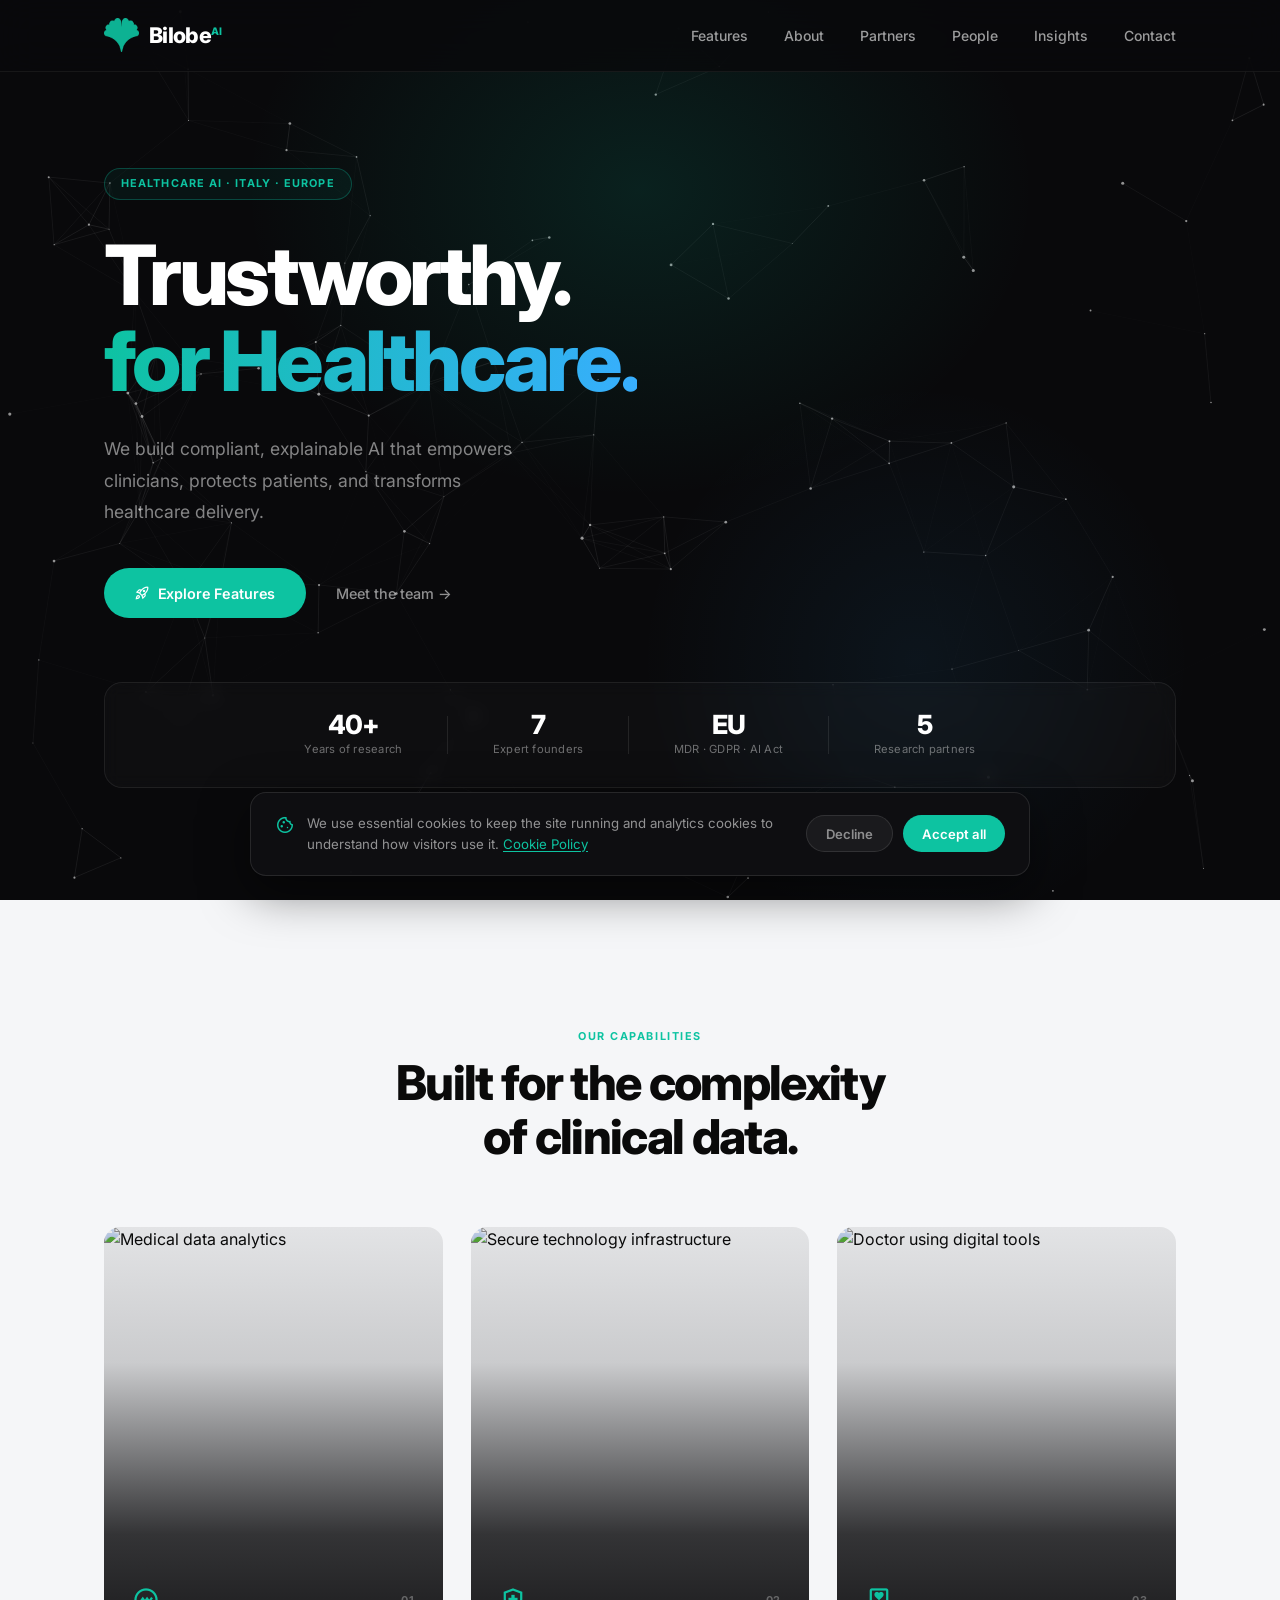
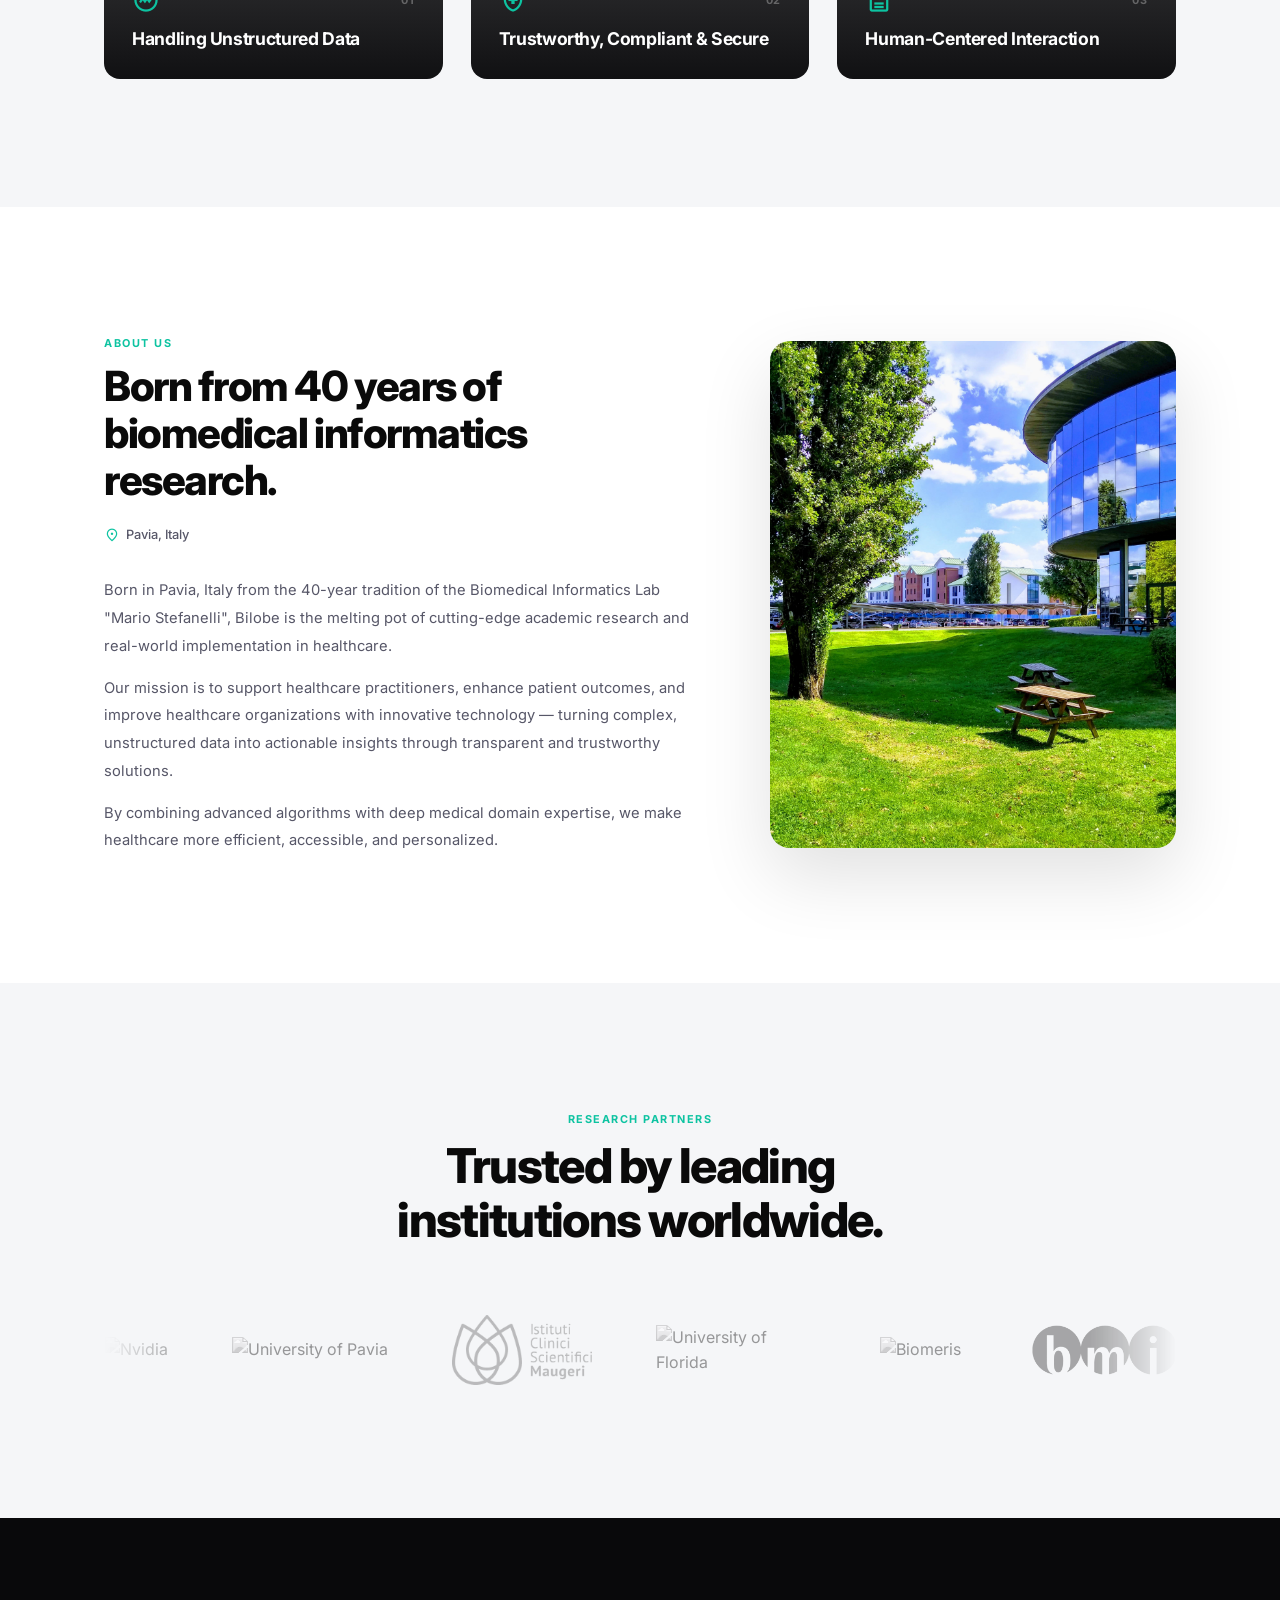
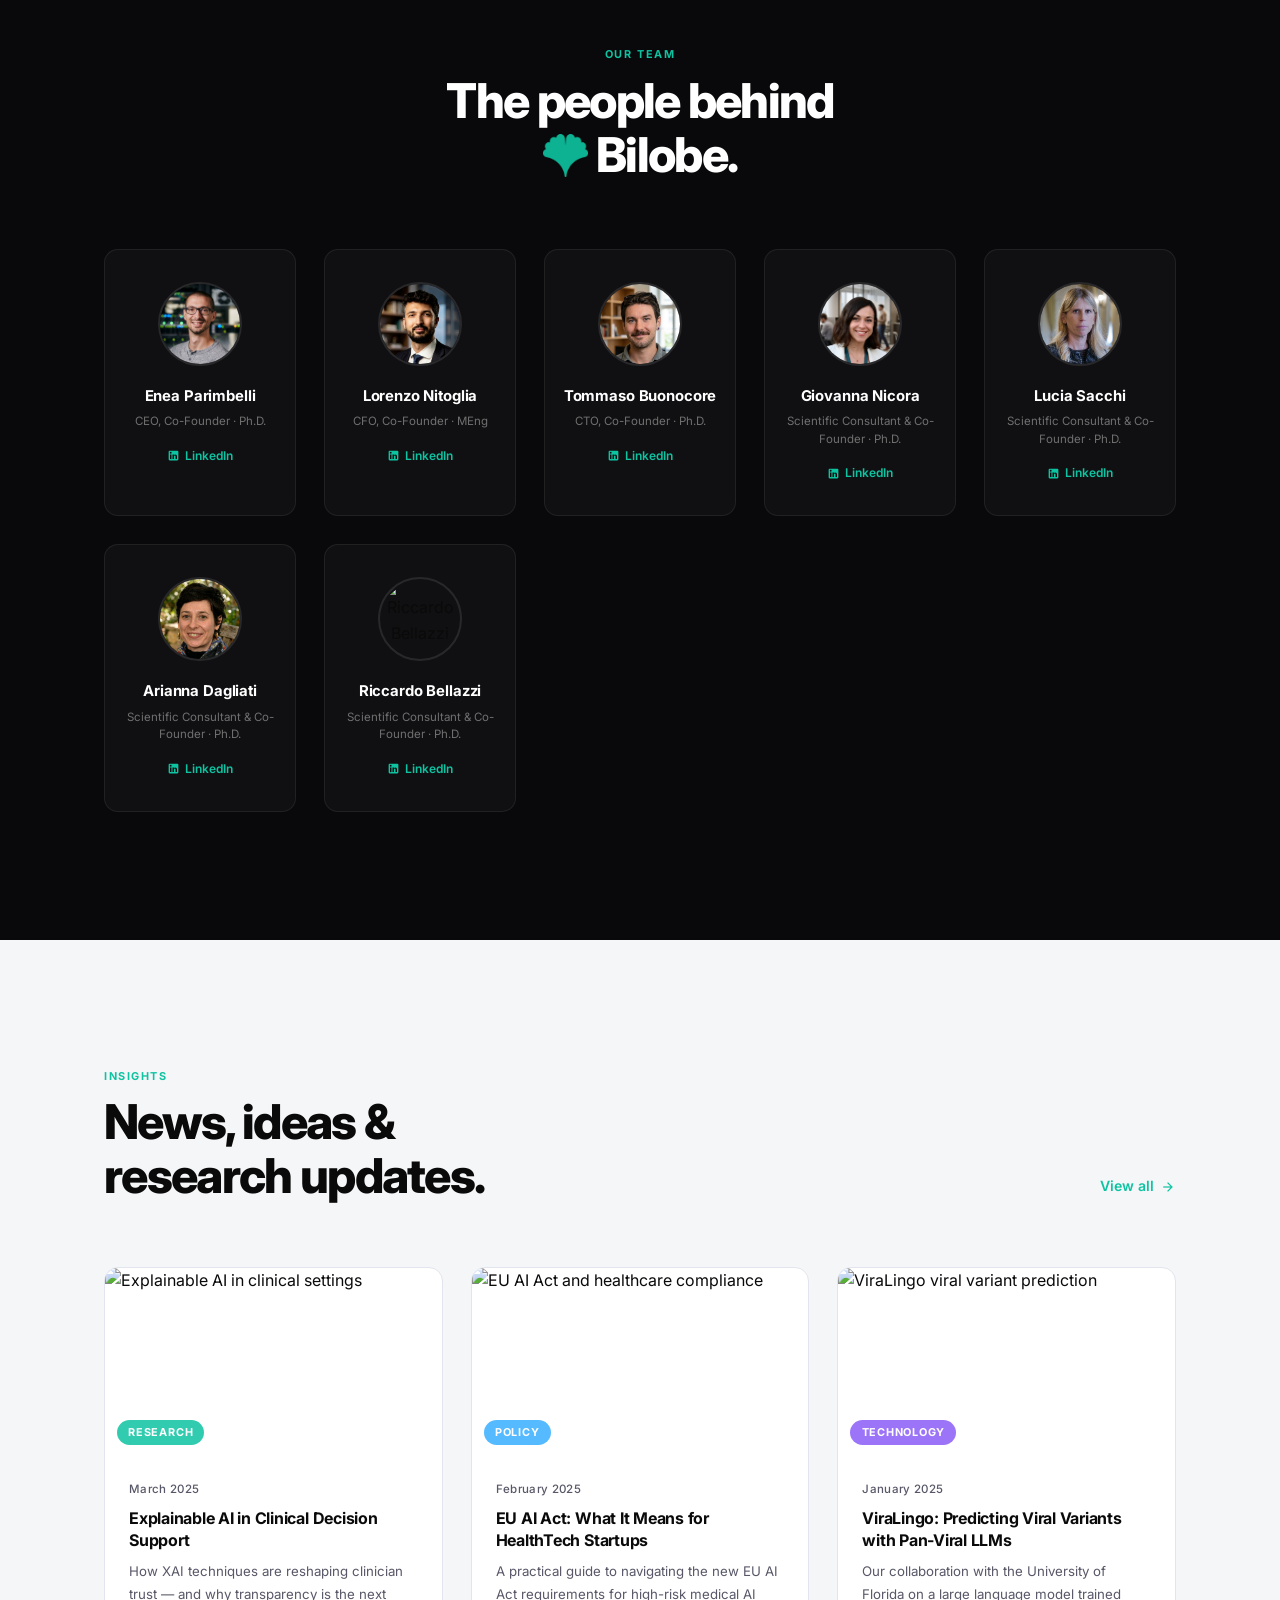
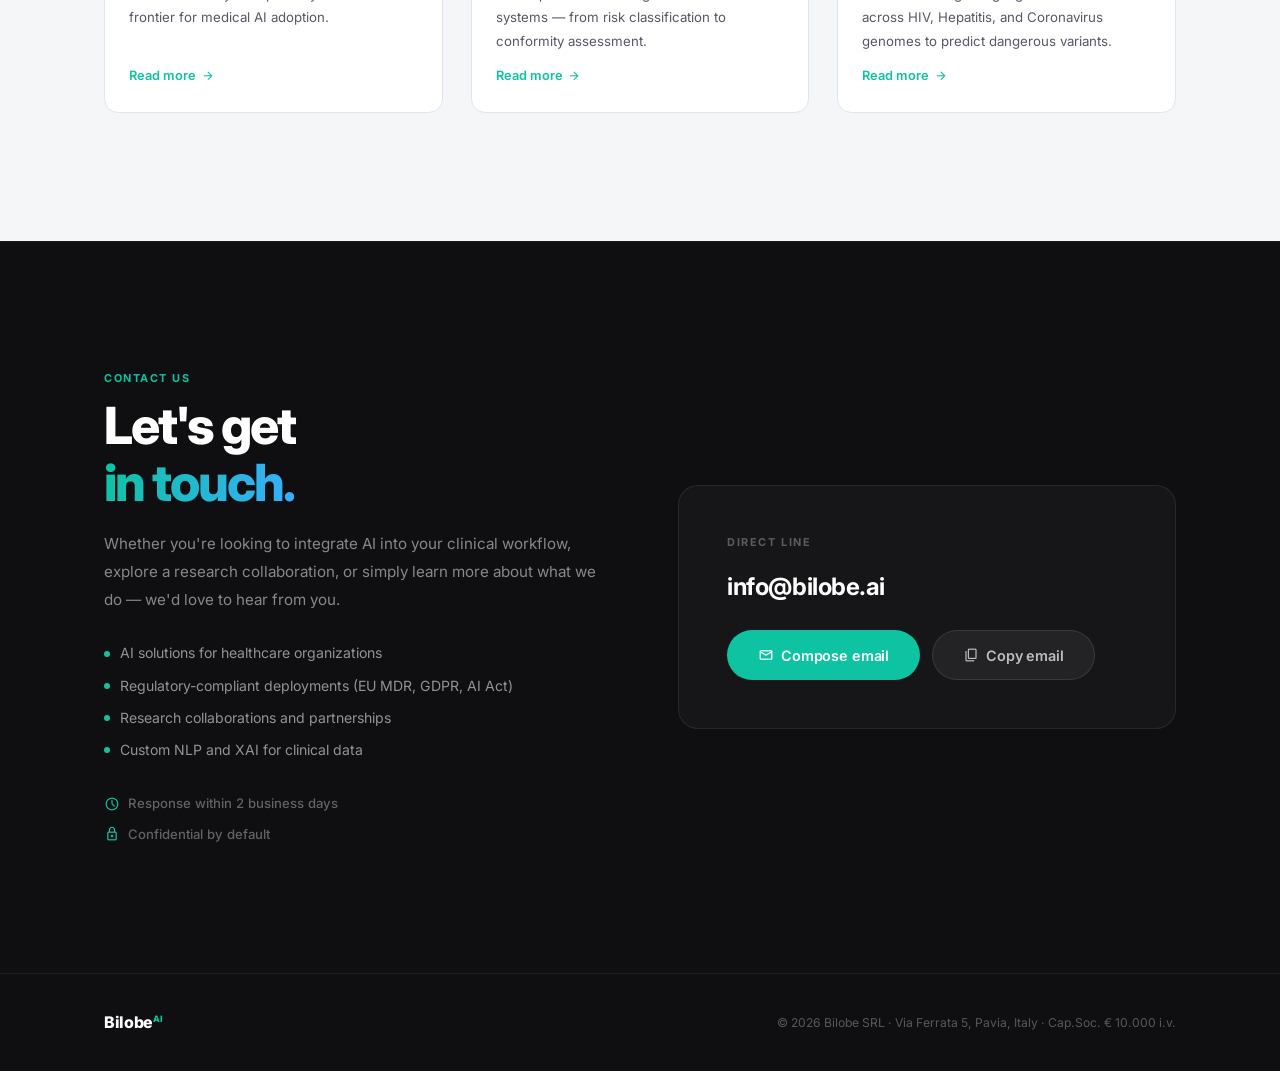
==== commit 2dff50b5: "minor: update Tommaso's photo" ====
--- a/index.html
+++ b/index.html
@@ -282,8 +282,7 @@
 
         <div class="person-card reveal delay-3">
           <div class="person-img-wrap">
-            <img src="https://scholar.googleusercontent.com/citations?view_op=medium_photo&user=Hw4JrokAAAAJ&citpid=1"
-              alt="Tommaso Buonocore" loading="lazy">
+            <img src="images/team/tommaso-buonocore.png" alt="Tommaso Buonocore" loading="lazy">
           </div>
           <div class="person-info">
             <h3>Tommaso&nbsp;Buonocore</h3>
